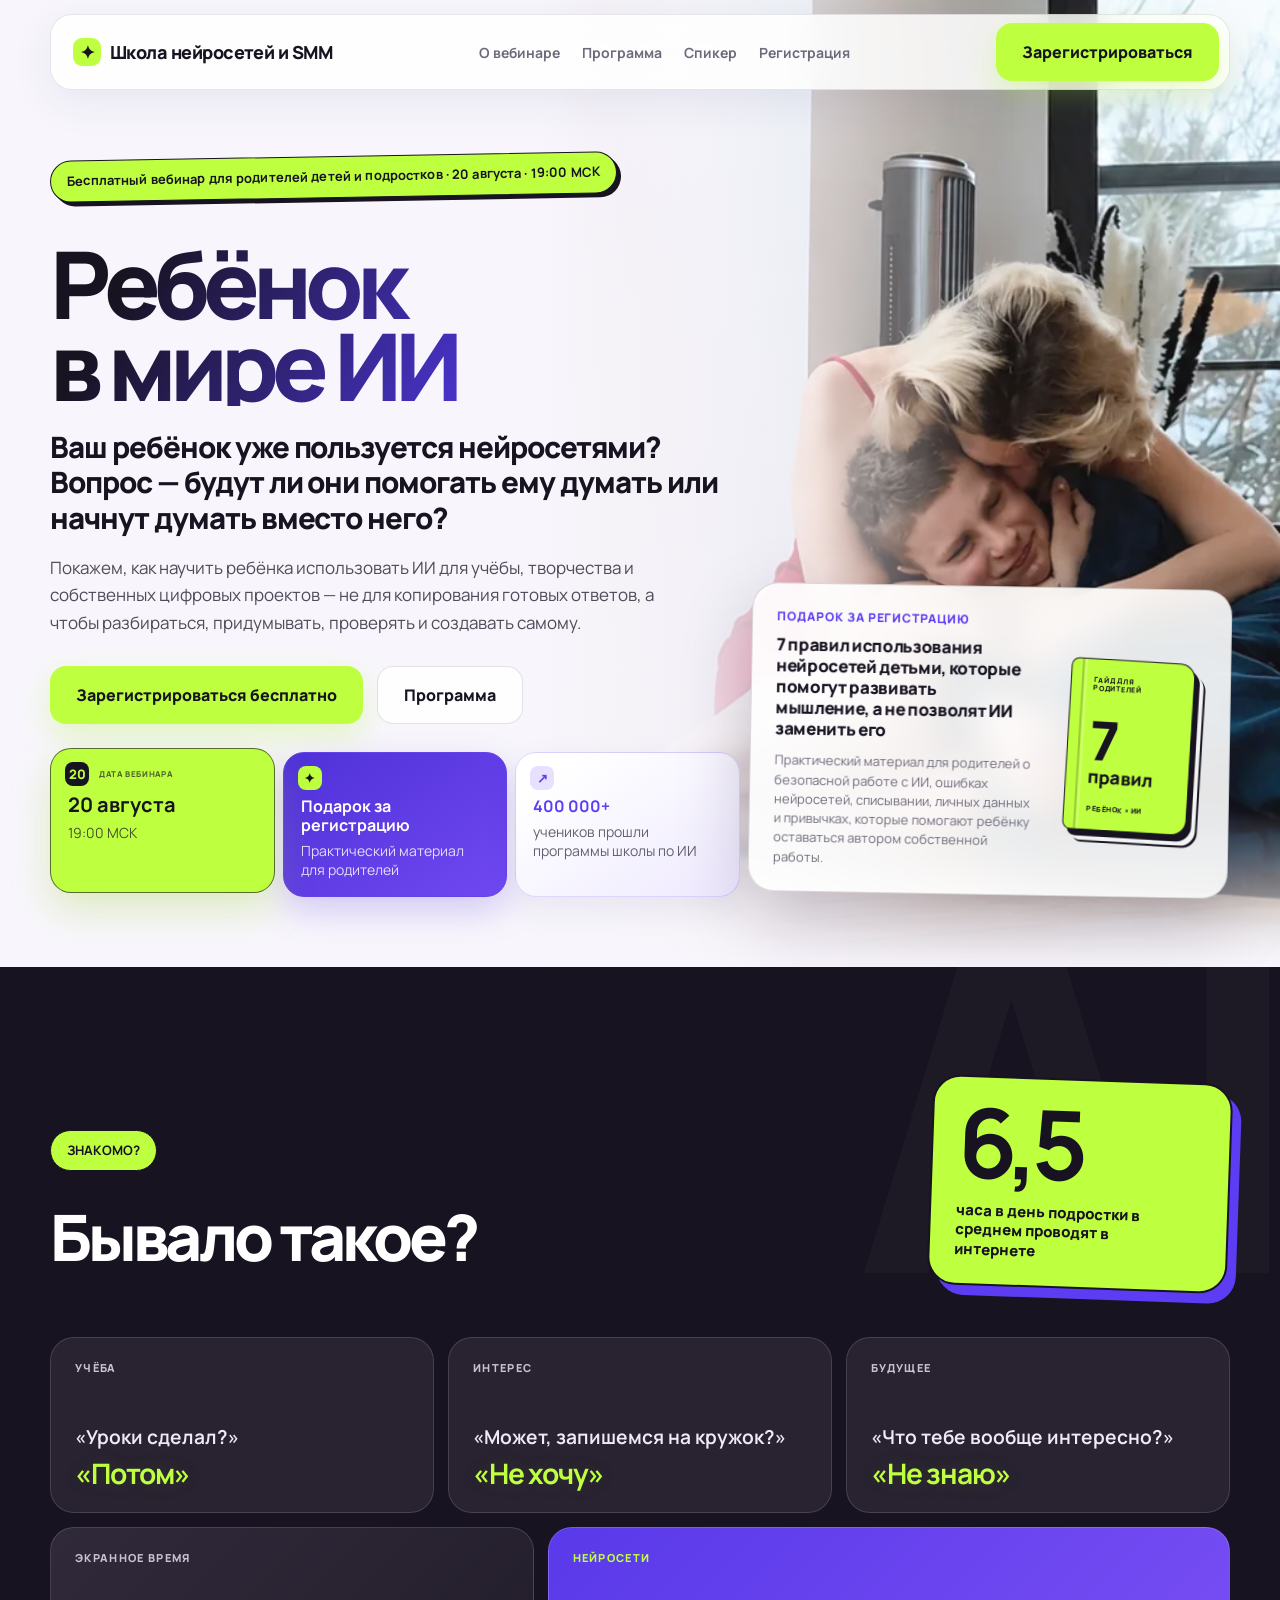
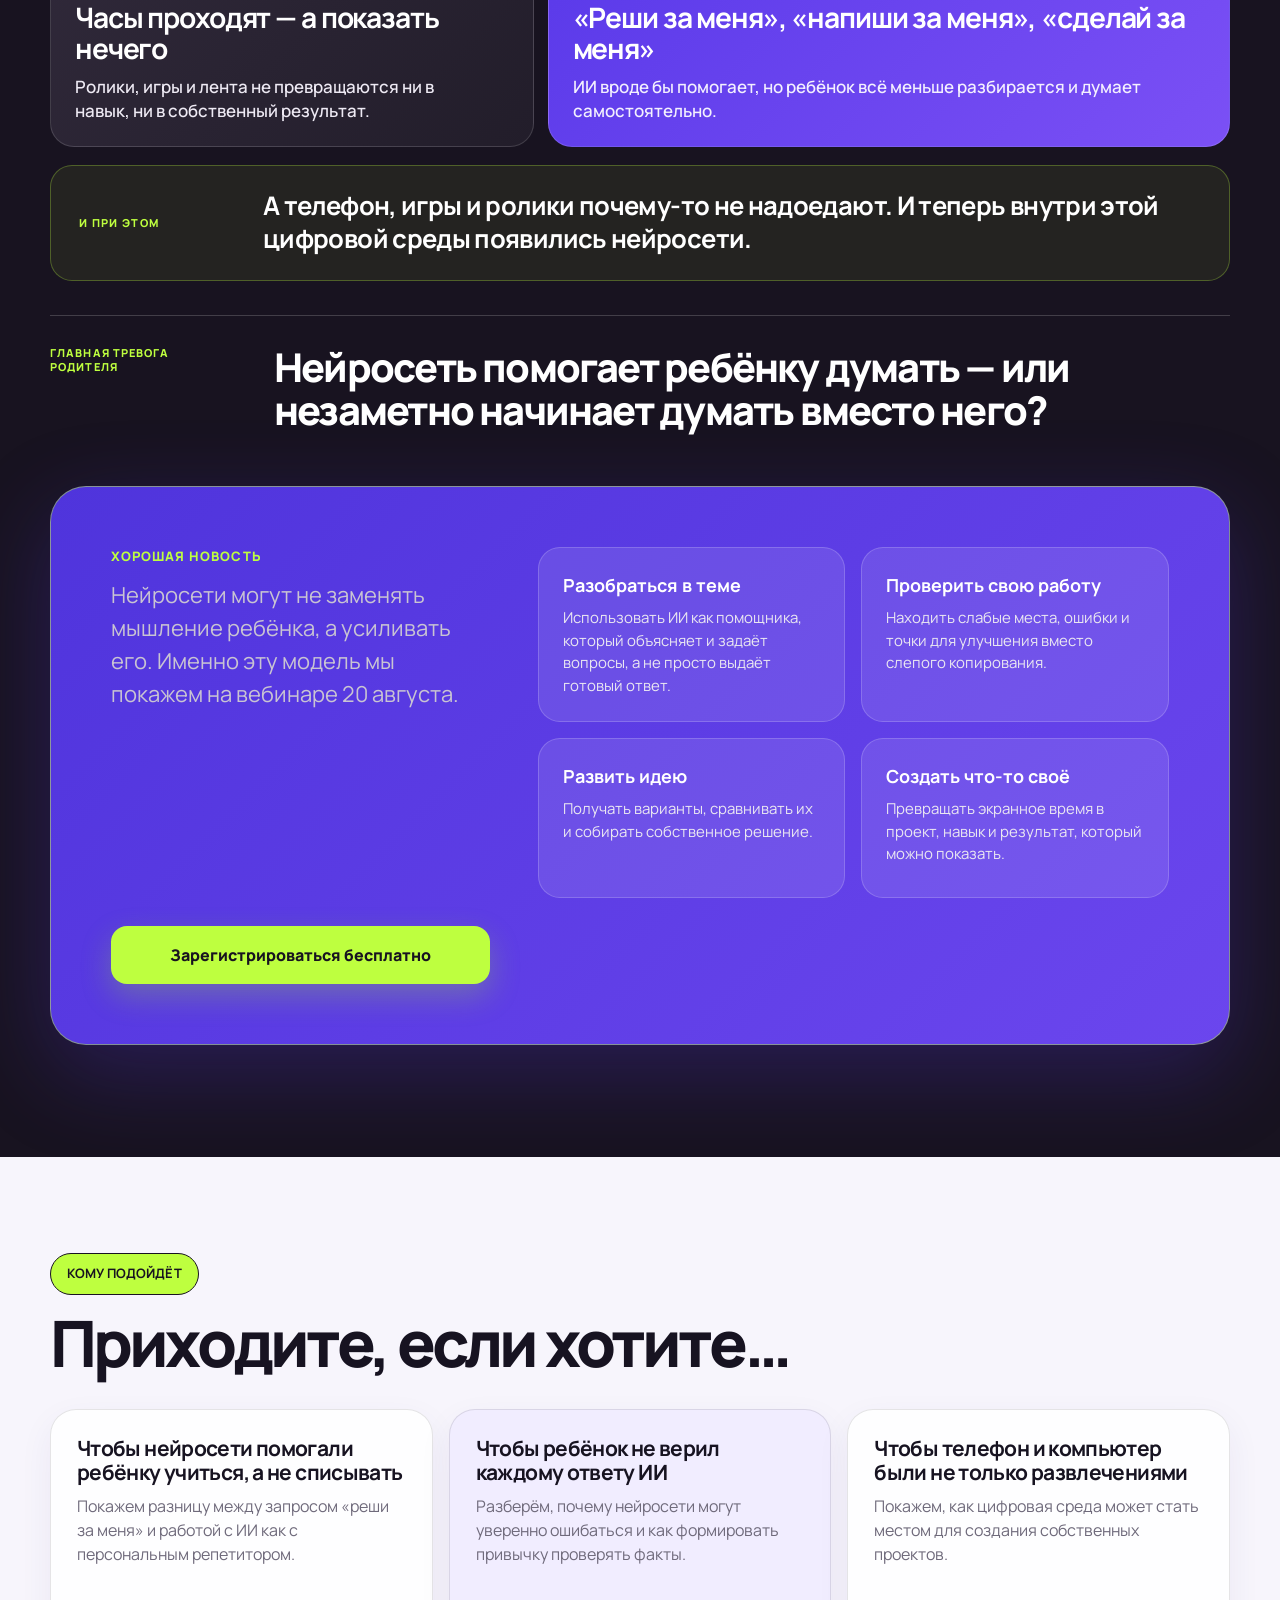
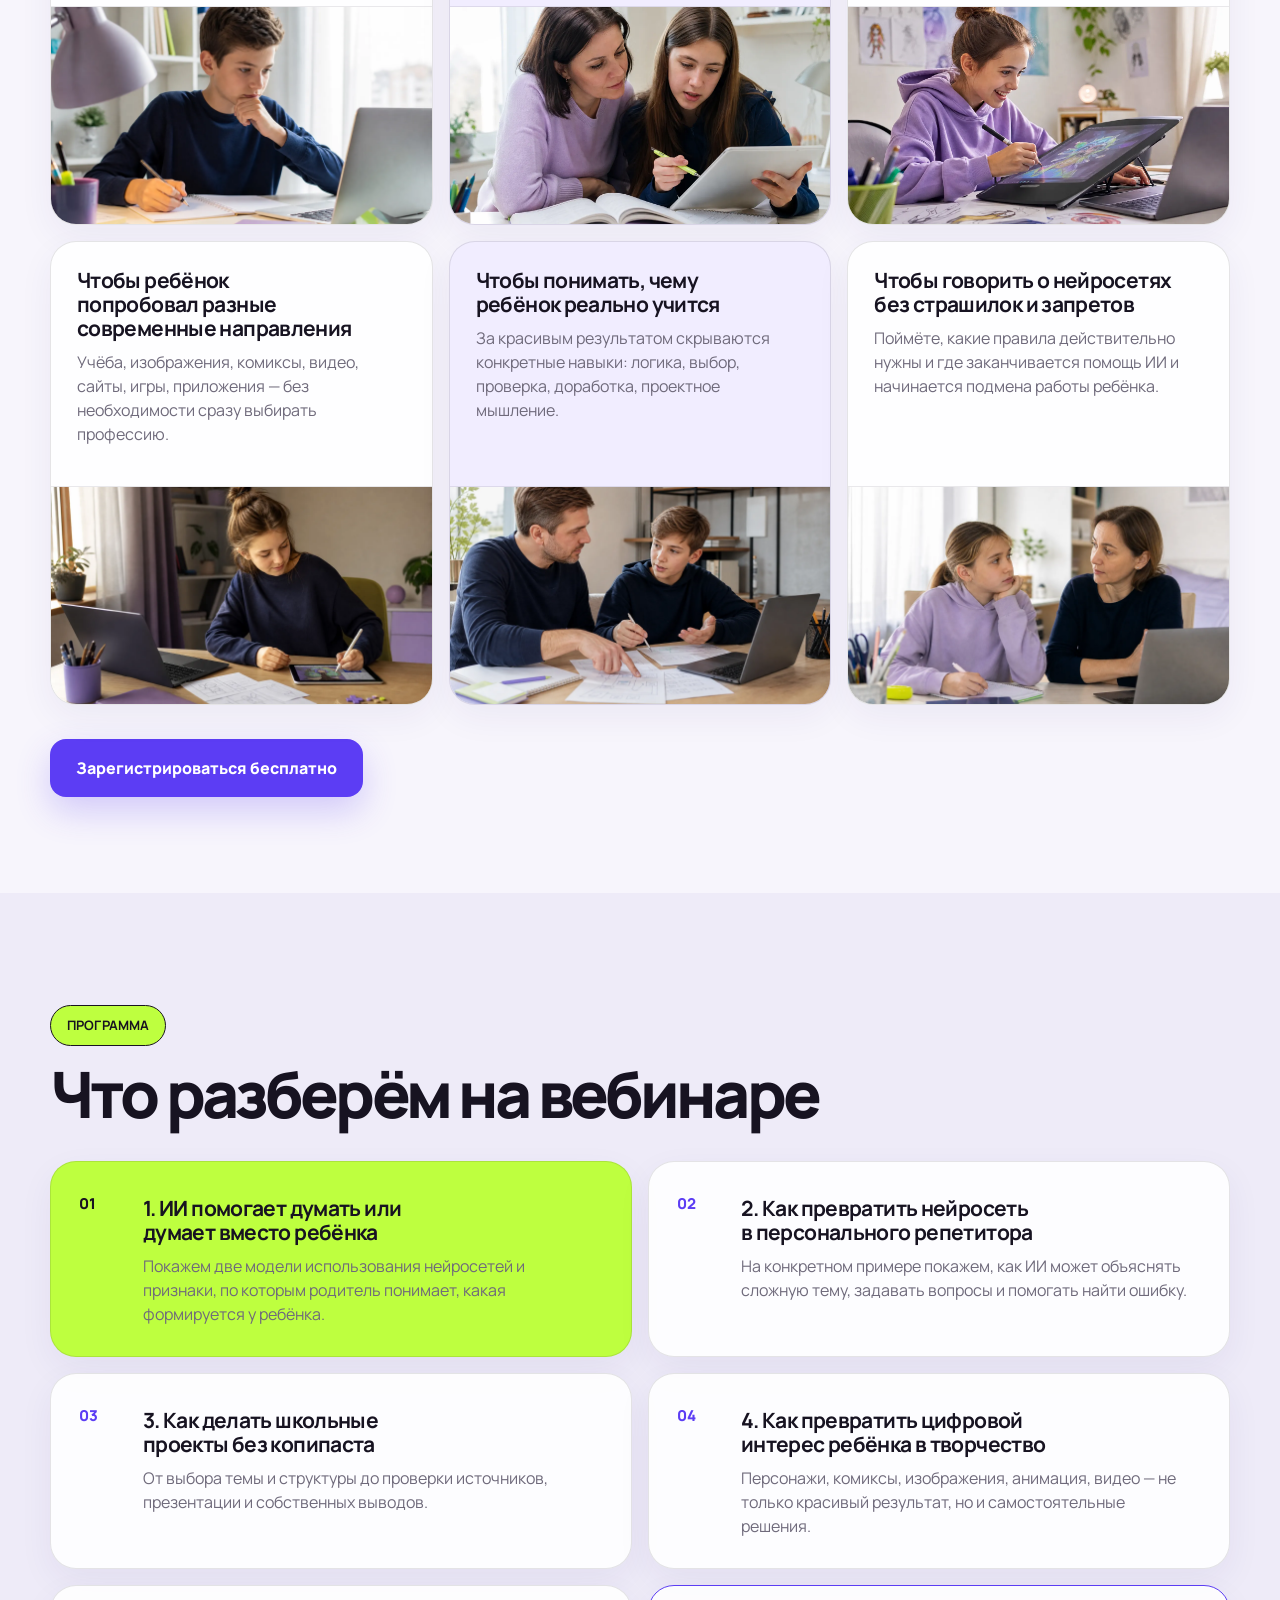
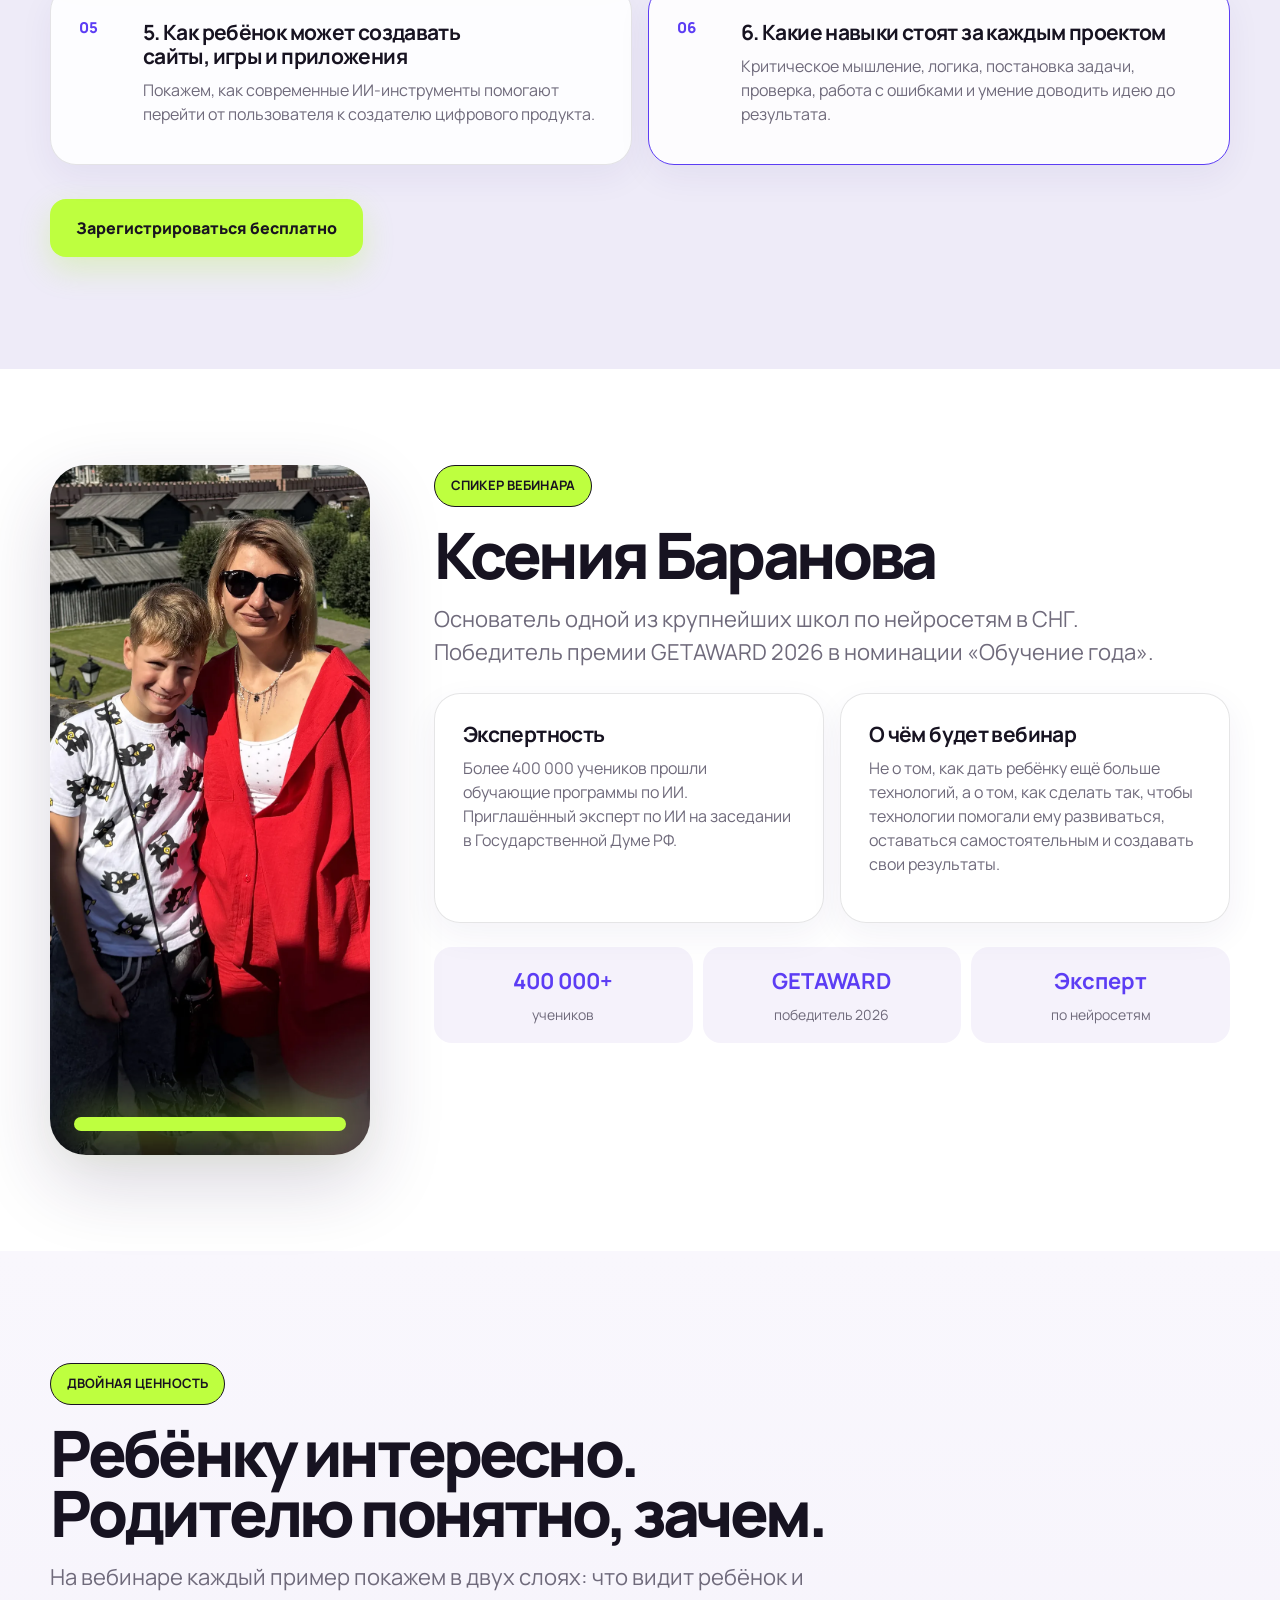
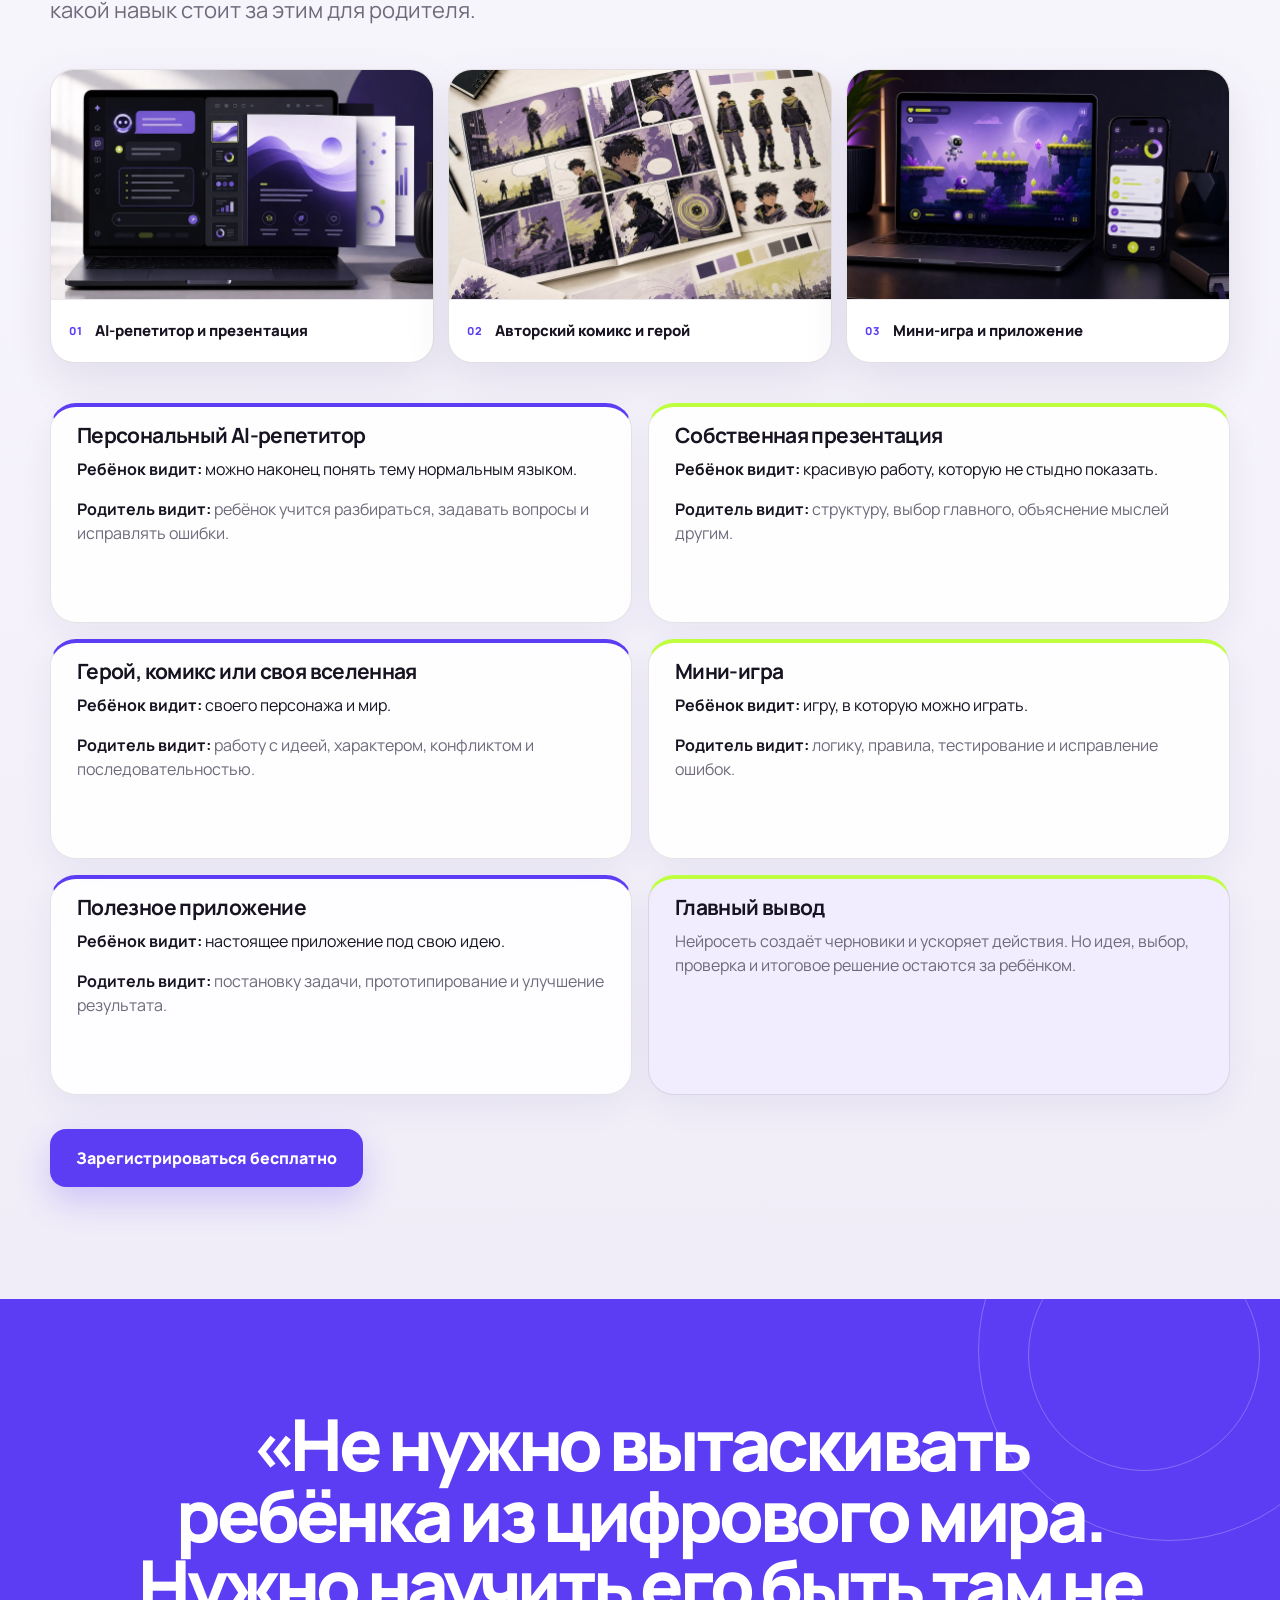
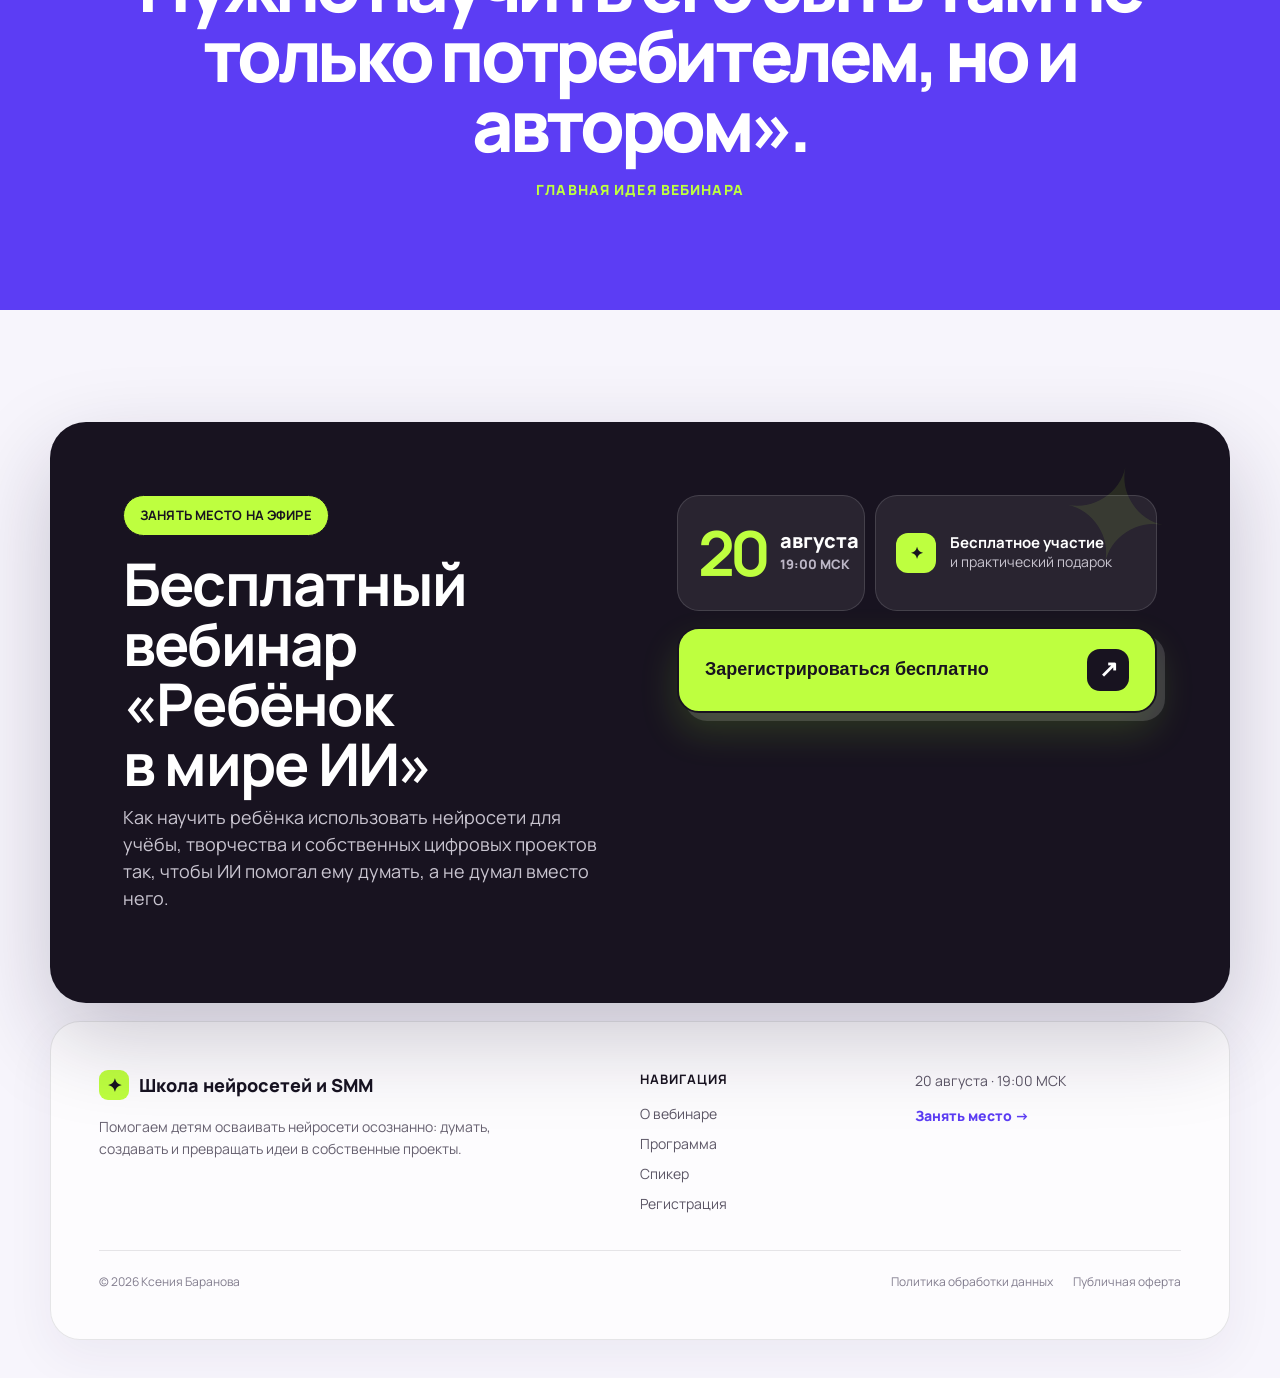
==== index.html @ 61d2a33f "Add family photo to speaker section" ====
<!DOCTYPE html>
<html lang="ru">
<head>
  <meta charset="UTF-8" />
  <meta name="viewport" content="width=device-width, initial-scale=1.0" />
  <meta name="theme-color" content="#f7f5fc" />
  <title>Ребёнок в мире ИИ — бесплатный вебинар</title>
  <meta name="description" content="Бесплатный вебинар для родителей детей и подростков. Как научить ребёнка пользоваться нейросетями так, чтобы они помогали думать, учиться и создавать." />
  <style>
    :root {
      --bg: #f6f4fb;
      --white: #ffffff;
      --text: #17152a;
      --muted: #66627a;
      --line: #e6e2f2;
      --violet: #6f5cff;
      --violet-dark: #4334c7;
      --violet-soft: #ece8ff;
      --accent: #8f7cff;
      --shadow: 0 18px 40px rgba(77, 54, 190, 0.10);
      --radius-xl: 32px;
      --radius-lg: 24px;
      --radius-md: 18px;
      --radius-sm: 14px;
      --max: 1180px;
    }

    * { box-sizing: border-box; }
    html { scroll-behavior: smooth; }
    body {
      margin: 0;
      font-family: Inter, Arial, sans-serif;
      color: var(--text);
      background: var(--bg);
      line-height: 1.5;
    }

    img { max-width: 100%; display: block; }
    a { color: inherit; text-decoration: none; }

    .container {
      width: min(1180px, calc(100% - 32px));
      margin: 0 auto;
    }

    .section {
      padding: 88px 0;
    }

    .section-sm {
      padding: 60px 0;
    }

    .eyebrow {
      display: inline-flex;
      align-items: center;
      gap: 8px;
      padding: 10px 16px;
      border: 1px solid var(--line);
      border-radius: 999px;
      font-size: 14px;
      font-weight: 700;
      color: var(--violet-dark);
      background: rgba(255,255,255,0.8);
      margin-bottom: 18px;
    }

    .eyebrow::before {
      content: "";
      width: 8px;
      height: 8px;
      border-radius: 50%;
      background: var(--violet);
    }

    h1, h2, h3, p {
      margin-top: 0;
    }

    h1 {
      font-size: clamp(40px, 6vw, 76px);
      line-height: 0.98;
      letter-spacing: -0.04em;
      margin-bottom: 18px;
    }

    h2 {
      font-size: clamp(30px, 4vw, 52px);
      line-height: 1.02;
      letter-spacing: -0.04em;
      margin-bottom: 18px;
    }

    h3 {
      font-size: 22px;
      line-height: 1.15;
      margin-bottom: 10px;
    }

    .lead {
      font-size: 20px;
      color: var(--muted);
      max-width: 760px;
    }

    .muted {
      color: var(--muted);
    }

    .button {
      display: inline-flex;
      align-items: center;
      justify-content: center;
      min-height: 58px;
      padding: 16px 28px;
      border-radius: 999px;
      border: 0;
      cursor: pointer;
      font-size: 16px;
      font-weight: 800;
      transition: .2s ease;
      text-decoration: none;
    }

    .button-primary {
      color: #fff;
      background: linear-gradient(135deg, var(--violet), var(--violet-dark));
      box-shadow: 0 12px 28px rgba(91, 68, 220, 0.25);
    }

    .button-primary:hover {
      transform: translateY(-2px);
    }

    .button-secondary {
      background: var(--white);
      border: 1px solid var(--line);
      color: var(--text);
    }

    .header {
      position: sticky;
      top: 0;
      z-index: 50;
      background: rgba(246, 244, 251, 0.92);
      backdrop-filter: blur(12px);
      border-bottom: 1px solid rgba(230, 226, 242, 0.8);
    }

    .header-inner {
      min-height: 76px;
      display: flex;
      align-items: center;
      justify-content: space-between;
      gap: 20px;
    }

    .logo {
      font-weight: 900;
      font-size: 18px;
      color: var(--violet-dark);
    }

    .nav {
      display: flex;
      gap: 22px;
      font-size: 14px;
      color: var(--muted);
      font-weight: 700;
    }

    .hero {
      padding: 60px 0 40px;
      background:
        radial-gradient(circle at 10% 0%, rgba(111,92,255,0.10), transparent 25%),
        radial-gradient(circle at 90% 10%, rgba(111,92,255,0.08), transparent 22%);
    }

    .hero-grid {
      display: grid;
      grid-template-columns: 1.05fr 0.95fr;
      gap: 40px;
      align-items: center;
    }

    .hero-title-small {
      font-size: clamp(20px, 2vw, 28px);
      line-height: 1.2;
      font-weight: 800;
      margin-bottom: 18px;
    }

    .hero-sub {
      max-width: 760px;
      font-size: 18px;
      color: var(--muted);
      margin-bottom: 28px;
    }

    .hero-actions {
      display: flex;
      gap: 14px;
      flex-wrap: wrap;
      margin-bottom: 28px;
    }

    .gift-card {
      background: var(--white);
      border: 1px solid var(--line);
      border-radius: 24px;
      padding: 22px;
      box-shadow: var(--shadow);
      display: grid;
      grid-template-columns: 1fr 140px;
      gap: 18px;
      align-items: center;
    }

    .gift-label {
      font-size: 12px;
      letter-spacing: 0.08em;
      font-weight: 800;
      color: var(--violet);
      margin-bottom: 8px;
    }

    .gift-title {
      font-size: 20px;
      line-height: 1.2;
      font-weight: 900;
      margin-bottom: 8px;
    }

    .gift-text {
      color: var(--muted);
      font-size: 14px;
      margin: 0;
    }

    .gift-cover {
      border-radius: 18px;
      background: linear-gradient(180deg, #ffffff 0%, #f4f1ff 100%);
      border: 1px solid var(--line);
      min-height: 170px;
      padding: 18px;
      display: flex;
      flex-direction: column;
      justify-content: center;
      box-shadow: inset 0 0 0 1px rgba(255,255,255,0.4);
    }

    .gift-cover .num {
      color: var(--violet);
      font-weight: 900;
      font-size: 42px;
      line-height: 1;
      margin-bottom: 8px;
    }

    .gift-cover .mini {
      font-size: 14px;
      line-height: 1.3;
      font-weight: 700;
    }

    .trust {
      display: grid;
      grid-template-columns: repeat(3, 1fr);
      gap: 16px;
      margin-top: 28px;
    }

    .trust-item {
      background: rgba(255,255,255,0.7);
      border: 1px solid var(--line);
      border-radius: 18px;
      padding: 18px;
      text-align: center;
      font-size: 14px;
      color: var(--muted);
    }

    .trust-item strong {
      display: block;
      color: var(--text);
      margin-bottom: 4px;
      font-size: 16px;
    }

    .cards-2,
    .cards-3 {
      display: grid;
      gap: 18px;
      margin-top: 36px;
    }

    .cards-2 { grid-template-columns: repeat(2, 1fr); }
    .cards-3 { grid-template-columns: repeat(3, 1fr); }

    .card {
      background: var(--white);
      border: 1px solid var(--line);
      border-radius: 24px;
      padding: 26px;
      box-shadow: var(--shadow);
    }

    .card p:last-child {
      margin-bottom: 0;
    }

    .problem {
      text-align: center;
      max-width: 920px;
      margin: 0 auto;
    }

    .problem-lines {
      margin: 36px auto 24px;
      display: grid;
      gap: 18px;
      max-width: 760px;
    }

    .problem-line {
      padding: 22px 24px;
      background: var(--white);
      border: 1px solid var(--line);
      border-radius: 18px;
      font-size: 20px;
      box-shadow: var(--shadow);
    }

    .good-news {
      margin-top: 32px;
      padding-top: 26px;
      border-top: 1px solid var(--line);
    }

    .good-news-label {
      color: var(--violet);
      font-size: 13px;
      font-weight: 800;
      letter-spacing: 0.08em;
      margin-bottom: 12px;
    }

    .bullet-grid {
      display: grid;
      grid-template-columns: repeat(2, 1fr);
      gap: 16px;
      margin-top: 20px;
    }

    .bullet {
      background: var(--white);
      border: 1px solid var(--line);
      border-radius: 18px;
      padding: 18px;
      font-size: 15px;
      color: var(--muted);
    }

    .bullet strong {
      display: block;
      color: var(--text);
      margin-bottom: 8px;
    }

    .speaker {
      display: grid;
      grid-template-columns: 320px 1fr;
      gap: 34px;
      align-items: start;
    }

    .speaker-photo {
      min-height: 380px;
      border-radius: 28px;
      background: linear-gradient(180deg, #f5f2ff 0%, #ffffff 100%);
      border: 1px solid var(--line);
      box-shadow: var(--shadow);
      display: flex;
      align-items: center;
      justify-content: center;
      color: var(--violet-dark);
      font-size: 18px;
      font-weight: 700;
      text-align: center;
      padding: 24px;
    }

    .speaker-stats {
      display: grid;
      grid-template-columns: repeat(3, 1fr);
      gap: 14px;
      margin-top: 24px;
    }

    .speaker-stat {
      background: var(--violet-soft);
      border-radius: 18px;
      padding: 18px;
      text-align: center;
      font-size: 14px;
      color: var(--muted);
    }

    .speaker-stat strong {
      display: block;
      font-size: 22px;
      color: var(--violet-dark);
      margin-bottom: 6px;
    }

    .quote-section {
      text-align: center;
      background: linear-gradient(180deg, #faf8ff 0%, #f3efff 100%);
    }

    .quote {
      max-width: 980px;
      margin: 0 auto;
      font-size: clamp(28px, 4vw, 56px);
      line-height: 1.08;
      letter-spacing: -0.03em;
      font-weight: 800;
    }

    .quote-sub {
      margin-top: 18px;
      color: var(--muted);
      font-size: 14px;
      letter-spacing: 0.08em;
      text-transform: uppercase;
      font-weight: 800;
    }

    .footer-cta {
      background: var(--white);
      border-radius: 28px;
      border: 1px solid var(--line);
      box-shadow: var(--shadow);
      padding: 34px;
      display: grid;
      grid-template-columns: 1fr auto;
      gap: 24px;
      align-items: center;
    }

    .footer-cta h3 {
      font-size: 30px;
      margin-bottom: 10px;
    }

    .legal {
      margin-top: 24px;
      font-size: 13px;
      color: var(--muted);
      display: flex;
      gap: 20px;
      flex-wrap: wrap;
    }

    @media (max-width: 980px) {
      .hero-grid,
      .speaker,
      .footer-cta {
        grid-template-columns: 1fr;
      }

      .cards-3 {
        grid-template-columns: repeat(2, 1fr);
      }

      .speaker-photo {
        min-height: 280px;
      }
    }

    @media (max-width: 720px) {
      .nav { display: none; }

      .trust,
      .cards-2,
      .cards-3,
      .bullet-grid,
      .speaker-stats {
        grid-template-columns: 1fr;
      }

      .gift-card {
        grid-template-columns: 1fr;
      }

      .hero {
        padding-top: 36px;
      }

      .section {
        padding: 64px 0;
      }

      .problem-line {
        font-size: 17px;
      }

      .footer-cta {
        padding: 24px;
      }
    }
  </style>
  <link rel="preconnect" href="https://fonts.googleapis.com" />
  <link rel="preconnect" href="https://fonts.gstatic.com" crossorigin />
  <link rel="preload" as="image" href="./assets/ksenia-with-child.webp?v=20260817-1" type="image/webp" fetchpriority="high" />
  <link rel="stylesheet" href="./style.css?v=20260817-10" />
</head>
<body>

  <header class="header">
    <div class="container header-inner">
      <div class="logo">Школа нейросетей и SMM</div>
      <nav class="nav">
        <a href="#about">О вебинаре</a>
        <a href="#program">Программа</a>
        <a href="#speaker">Спикер</a>
        <a href="#register">Регистрация</a>
      </nav>
      <a href="#register" class="button button-primary">Зарегистрироваться</a>
    </div>
  </header>

  <section class="hero">
    <div class="container hero-grid">
      <div>
        <div class="eyebrow">Бесплатный вебинар для родителей детей и подростков · 20 августа · 19:00 МСК</div>
        <h1>Ребёнок в мире ИИ</h1>
        <div class="hero-title-small">
          Ваш ребёнок уже пользуется нейросетями? Вопрос — будут ли они помогать ему думать или начнут думать вместо него?
        </div>
        <p class="hero-sub">
          Покажем, как научить ребёнка использовать ИИ для учёбы, творчества и собственных цифровых проектов — не для копирования готовых ответов, а чтобы разбираться, придумывать, проверять и создавать самому.
        </p>

        <div class="hero-actions">
          <a href="#register" class="button button-primary">Зарегистрироваться бесплатно</a>
          <a href="#program" class="button button-secondary">Программа</a>
        </div>

        <div class="trust">
          <div class="trust-item">
            <strong>20 августа</strong>
            19:00 МСК
          </div>
          <div class="trust-item">
            <strong>Подарок за регистрацию</strong>
            Практический материал для родителей
          </div>
          <div class="trust-item">
            <strong>400 000+</strong>
            учеников прошли программы школы по ИИ
          </div>
        </div>
      </div>

      <div class="gift-card">
        <div>
          <div class="gift-label">ПОДАРОК ЗА РЕГИСТРАЦИЮ</div>
          <div class="gift-title">
            7 правил использования нейросетей детьми, которые помогут развивать мышление, а не позволят ИИ заменить его
          </div>
          <p class="gift-text">
            Практический материал для родителей о безопасной работе с ИИ, ошибках нейросетей, списывании, личных данных и привычках, которые помогают ребёнку оставаться автором собственной работы.
          </p>
        </div>

        <div class="gift-book-wrap" aria-label="Обложка подарочного материала">
          <div class="gift-cover">
            <div class="gift-cover-kicker">ГАЙД ДЛЯ РОДИТЕЛЕЙ</div>
            <div class="num">7</div>
            <div class="mini">правил</div>
            <div class="gift-cover-note">РЕБЁНОК × ИИ</div>
          </div>
        </div>
      </div>
    </div>
  </section>

  <section class="section" id="about">
    <div class="container problem">
      <div class="pain-heading">
        <div class="pain-heading-copy">
          <div class="eyebrow">ЗНАКОМО?</div>
          <h2>Бывало такое?</h2>
        </div>

        <div class="pain-stat">
          <strong>6,5</strong>
          <span>часа в день подростки в среднем проводят в интернете</span>
        </div>
      </div>

      <div class="pain-board">
        <article class="pain-card pain-card-dialogue">
          <span class="pain-tag">УЧЁБА</span>
          <p>«Уроки сделал?»</p>
          <strong>«Потом»</strong>
        </article>

        <article class="pain-card pain-card-dialogue">
          <span class="pain-tag">ИНТЕРЕС</span>
          <p>«Может, запишемся на кружок?»</p>
          <strong>«Не хочу»</strong>
        </article>

        <article class="pain-card pain-card-dialogue">
          <span class="pain-tag">БУДУЩЕЕ</span>
          <p>«Что тебе вообще интересно?»</p>
          <strong>«Не знаю»</strong>
        </article>

        <article class="pain-card pain-card-wide">
          <span class="pain-tag">ЭКРАННОЕ ВРЕМЯ</span>
          <strong>Часы проходят — а показать нечего</strong>
          <p>Ролики, игры и лента не превращаются ни в навык, ни в собственный результат.</p>
        </article>

        <article class="pain-card pain-card-accent">
          <span class="pain-tag">НЕЙРОСЕТИ</span>
          <strong>«Реши за меня», «напиши за меня», «сделай за меня»</strong>
          <p>ИИ вроде бы помогает, но ребёнок всё меньше разбирается и думает самостоятельно.</p>
        </article>
      </div>

      <div class="pain-response">
        <span>И ПРИ ЭТОМ</span>
        <p>А телефон, игры и ролики почему-то не надоедают. И теперь внутри этой цифровой среды появились нейросети.</p>
      </div>

      <div class="pain-question">
        <span>ГЛАВНАЯ ТРЕВОГА РОДИТЕЛЯ</span>
        <p>Нейросеть помогает ребёнку думать — или незаметно начинает думать вместо него?</p>
      </div>

      <div class="good-news">
        <div class="good-news-label">ХОРОШАЯ НОВОСТЬ</div>
        <p class="lead" style="margin: 0 auto;">
          Нейросети могут не заменять мышление ребёнка, а усиливать его. Именно эту модель мы покажем на вебинаре 20 августа.
        </p>

        <div class="section-cta section-cta-in-card">
          <a href="#register" class="button button-primary">Зарегистрироваться бесплатно</a>
        </div>

        <div class="bullet-grid">
          <div class="bullet">
            <strong>Разобраться в теме</strong>
            Использовать ИИ как помощника, который объясняет и задаёт вопросы, а не просто выдаёт готовый ответ.
          </div>
          <div class="bullet">
            <strong>Проверить свою работу</strong>
            Находить слабые места, ошибки и точки для улучшения вместо слепого копирования.
          </div>
          <div class="bullet">
            <strong>Развить идею</strong>
            Получать варианты, сравнивать их и собирать собственное решение.
          </div>
          <div class="bullet">
            <strong>Создать что-то своё</strong>
            Превращать экранное время в проект, навык и результат, который можно показать.
          </div>
        </div>
      </div>
    </div>
  </section>

  <section class="section-sm">
    <div class="container">
      <div class="eyebrow">КОМУ ПОДОЙДЁТ</div>
      <h2>Приходите, если хотите…</h2>

      <div class="cards-3">
        <div class="card">
          <h3>Чтобы нейросети помогали ребёнку учиться, а не списывать</h3>
          <p class="muted">Покажем разницу между запросом «реши за меня» и работой с ИИ как с персональным репетитором.</p>
          <img class="card-image" src="./assets/card-ai-tutor.webp" alt="Школьник занимается с нейросетью как с персональным репетитором" width="1536" height="1024" loading="lazy" />
        </div>
        <div class="card">
          <h3>Чтобы ребёнок не верил каждому ответу ИИ</h3>
          <p class="muted">Разберём, почему нейросети могут уверенно ошибаться и как формировать привычку проверять факты.</p>
          <img class="card-image" src="./assets/card-fact-check.webp" alt="Мама и дочь вместе проверяют информацию из ответа нейросети" width="1448" height="1086" loading="lazy" />
        </div>
        <div class="card">
          <h3>Чтобы телефон и компьютер были не только развлечениями</h3>
          <p class="muted">Покажем, как цифровая среда может стать местом для создания собственных проектов.</p>
          <img class="card-image" src="./assets/card-digital-creative.webp" alt="Девочка создаёт собственный цифровой проект" width="1448" height="1086" loading="lazy" />
        </div>
        <div class="card">
          <h3>Чтобы ребёнок попробовал разные современные направления</h3>
          <p class="muted">Учёба, изображения, комиксы, видео, сайты, игры, приложения — без необходимости сразу выбирать профессию.</p>
          <img class="card-image" src="./assets/card-explore-directions.webp" alt="Девочка пробует разные направления цифрового творчества" width="1536" height="1024" loading="lazy" />
        </div>
        <div class="card">
          <h3>Чтобы понимать, чему ребёнок реально учится</h3>
          <p class="muted">За красивым результатом скрываются конкретные навыки: логика, выбор, проверка, доработка, проектное мышление.</p>
          <img class="card-image" src="./assets/card-learning-process.webp" alt="Сын показывает отцу этапы работы над своим проектом" width="1536" height="1024" loading="lazy" />
        </div>
        <div class="card">
          <h3>Чтобы говорить о нейросетях без страшилок и запретов</h3>
          <p class="muted">Поймёте, какие правила действительно нужны и где заканчивается помощь ИИ и начинается подмена работы ребёнка.</p>
          <img class="card-image" src="./assets/card-parent-conversation.webp" alt="Мама спокойно обсуждает с дочерью правила работы с нейросетями" width="1536" height="1024" loading="lazy" />
        </div>
      </div>

      <div class="section-cta section-cta-violet">
        <a href="#register" class="button button-primary">Зарегистрироваться бесплатно</a>
      </div>
    </div>
  </section>

  <section class="section" id="program">
    <div class="container">
      <div class="eyebrow">ПРОГРАММА</div>
      <h2>Что разберём на вебинаре</h2>

      <div class="cards-2">
        <div class="card">
          <h3>1. ИИ помогает думать или думает вместо ребёнка</h3>
          <p class="muted">Покажем две модели использования нейросетей и признаки, по которым родитель понимает, какая формируется у ребёнка.</p>
        </div>

        <div class="card">
          <h3>2. Как превратить нейросеть в персонального репетитора</h3>
          <p class="muted">На конкретном примере покажем, как ИИ может объяснять сложную тему, задавать вопросы и помогать найти ошибку.</p>
        </div>

        <div class="card">
          <h3>3. Как делать школьные проекты без копипаста</h3>
          <p class="muted">От выбора темы и структуры до проверки источников, презентации и собственных выводов.</p>
        </div>

        <div class="card">
          <h3>4. Как превратить цифровой интерес ребёнка в творчество</h3>
          <p class="muted">Персонажи, комиксы, изображения, анимация, видео — не только красивый результат, но и самостоятельные решения.</p>
        </div>

        <div class="card">
          <h3>5. Как ребёнок может создавать сайты, игры и приложения</h3>
          <p class="muted">Покажем, как современные ИИ-инструменты помогают перейти от пользователя к создателю цифрового продукта.</p>
        </div>

        <div class="card">
          <h3>6. Какие навыки стоят за каждым проектом</h3>
          <p class="muted">Критическое мышление, логика, постановка задачи, проверка, работа с ошибками и умение доводить идею до результата.</p>
        </div>
      </div>

      <div class="section-cta">
        <a href="#register" class="button button-primary">Зарегистрироваться бесплатно</a>
      </div>
    </div>
  </section>

  <section class="section-sm" id="speaker">
    <div class="container speaker">
      <div class="speaker-photo">
        Фото Ксении Барановой
      </div>

      <div>
        <div class="eyebrow">СПИКЕР ВЕБИНАРА</div>
        <h2>Ксения Баранова</h2>
        <p class="lead" style="font-size:18px;">
          Основатель одной из крупнейших школ по нейросетям в СНГ. Победитель премии GETAWARD 2026 в номинации «Обучение года».
        </p>

        <div class="cards-2" style="margin-top: 24px;">
          <div class="card">
            <h3>Экспертность</h3>
            <p class="muted">
              Более 400 000 учеников прошли обучающие программы по ИИ. Приглашённый эксперт по ИИ на заседании в Государственной Думе РФ.
            </p>
          </div>
          <div class="card">
            <h3>О чём будет вебинар</h3>
            <p class="muted">
              Не о том, как дать ребёнку ещё больше технологий, а о том, как сделать так, чтобы технологии помогали ему развиваться, оставаться самостоятельным и создавать свои результаты.
            </p>
          </div>
        </div>

        <div class="speaker-stats">
          <div class="speaker-stat">
            <strong>400 000+</strong>
            учеников
          </div>
          <div class="speaker-stat">
            <strong>GETAWARD</strong>
            победитель 2026
          </div>
          <div class="speaker-stat">
            <strong>Эксперт</strong>
            по нейросетям
          </div>
        </div>
      </div>
    </div>
  </section>

  <section class="section value-section">
    <div class="container">
      <div class="eyebrow">ДВОЙНАЯ ЦЕННОСТЬ</div>
      <h2>Ребёнку интересно. Родителю понятно, зачем.</h2>
      <p class="lead">
        На вебинаре каждый пример покажем в двух слоях: что видит ребёнок и какой навык стоит за этим для родителя.
      </p>

      <div class="project-gallery">
        <figure class="project-shot">
          <img src="./assets/project-ai-presentation.webp" alt="Пример проекта с AI-репетитором и собственной презентацией" width="1536" height="1024" loading="lazy" />
          <figcaption><span>01</span> AI-репетитор и презентация</figcaption>
        </figure>
        <figure class="project-shot">
          <img src="./assets/project-comic.webp" alt="Пример авторского комикса и разработки персонажа" width="1536" height="1024" loading="lazy" />
          <figcaption><span>02</span> Авторский комикс и герой</figcaption>
        </figure>
        <figure class="project-shot">
          <img src="./assets/project-game-app.webp" alt="Пример мини-игры и полезного приложения" width="1536" height="1024" loading="lazy" />
          <figcaption><span>03</span> Мини-игра и приложение</figcaption>
        </figure>
      </div>

      <div class="cards-2">
        <div class="card value-card">
          <h3>Персональный AI-репетитор</h3>
          <p><strong>Ребёнок видит:</strong> можно наконец понять тему нормальным языком.</p>
          <p class="muted"><strong style="color:var(--text)">Родитель видит:</strong> ребёнок учится разбираться, задавать вопросы и исправлять ошибки.</p>
        </div>

        <div class="card value-card">
          <h3>Собственная презентация</h3>
          <p><strong>Ребёнок видит:</strong> красивую работу, которую не стыдно показать.</p>
          <p class="muted"><strong style="color:var(--text)">Родитель видит:</strong> структуру, выбор главного, объяснение мыслей другим.</p>
        </div>

        <div class="card value-card">
          <h3>Герой, комикс или своя вселенная</h3>
          <p><strong>Ребёнок видит:</strong> своего персонажа и мир.</p>
          <p class="muted"><strong style="color:var(--text)">Родитель видит:</strong> работу с идеей, характером, конфликтом и последовательностью.</p>
        </div>

        <div class="card value-card">
          <h3>Мини-игра</h3>
          <p><strong>Ребёнок видит:</strong> игру, в которую можно играть.</p>
          <p class="muted"><strong style="color:var(--text)">Родитель видит:</strong> логику, правила, тестирование и исправление ошибок.</p>
        </div>

        <div class="card value-card">
          <h3>Полезное приложение</h3>
          <p><strong>Ребёнок видит:</strong> настоящее приложение под свою идею.</p>
          <p class="muted"><strong style="color:var(--text)">Родитель видит:</strong> постановку задачи, прототипирование и улучшение результата.</p>
        </div>

        <div class="card value-card value-card-final">
          <h3>Главный вывод</h3>
          <p class="muted">
            Нейросеть создаёт черновики и ускоряет действия. Но идея, выбор, проверка и итоговое решение остаются за ребёнком.
          </p>
        </div>
      </div>

      <div class="section-cta section-cta-violet">
        <a href="#register" class="button button-primary">Зарегистрироваться бесплатно</a>
      </div>
    </div>
  </section>

  <section class="section quote-section">
    <div class="container">
      <div class="quote">
        «Не нужно вытаскивать ребёнка из цифрового мира. Нужно научить его быть там не только потребителем, но и автором».
      </div>
      <div class="quote-sub">Главная идея вебинара</div>
    </div>
  </section>

  <section class="section" id="register">
    <div class="container">
      <div class="footer-cta">
        <div>
          <div class="eyebrow">ЗАНЯТЬ МЕСТО НА ЭФИРЕ</div>
          <h3>Бесплатный вебинар «Ребёнок в мире ИИ»</h3>
          <p class="muted" style="max-width: 760px;">
            Как научить ребёнка использовать нейросети для учёбы, творчества и собственных цифровых проектов так, чтобы ИИ помогал ему думать, а не думал вместо него.
          </p>

        </div>

        <div class="footer-cta-side">
          <div class="footer-cta-facts">
            <div class="footer-cta-date">
              <strong>20</strong>
              <span>августа<br><small>19:00 МСК</small></span>
            </div>
            <div class="footer-cta-gift">
              <span>✦</span>
              <p><strong>Бесплатное участие</strong><br>и практический подарок</p>
            </div>
          </div>

          <div class="footer-register-action">
            <button type="button" class="button button-primary js-open-register">Зарегистрироваться бесплатно</button>
          </div>
        </div>
      </div>

      <footer class="site-footer">
        <div class="site-footer-main">
          <div class="site-footer-brand">
            <div class="footer-logo"><span>✦</span> Школа нейросетей и SMM</div>
            <p>Помогаем детям осваивать нейросети осознанно: думать, создавать и превращать идеи в собственные проекты.</p>
          </div>

          <nav class="site-footer-nav" aria-label="Навигация в подвале">
            <strong>Навигация</strong>
            <a href="#about">О вебинаре</a>
            <a href="#program">Программа</a>
            <a href="#speaker">Спикер</a>
            <a href="#register">Регистрация</a>
          </nav>

          <div class="site-footer-next">
            <span>20 августа · 19:00 МСК</span>
            <a href="#register">Занять место →</a>
          </div>
        </div>

        <div class="legal">
          <span>© 2026 Ксения Баранова</span>
          <div>
            <a href="#">Политика обработки данных</a>
            <a href="#">Публичная оферта</a>
          </div>
        </div>
      </footer>
    </div>
  </section>

  <div class="register-popup" id="registration-popup" role="dialog" aria-modal="true" aria-label="Регистрация на вебинар" aria-hidden="true">
    <div class="register-popup-inner">
      <button type="button" class="register-popup-close" aria-label="Закрыть форму">×</button>
      <div class="registration-widget">
        <script id="c501f81413fd16c7d107ccf3a2c02b68e9c2889c" src="https://xeniabaranova-school.ru/pl/lite/widget/script?id=1643700"></script>
      </div>
    </div>
  </div>

  <script>
    (() => {
      const popup = document.getElementById('registration-popup');
      const closeButton = popup.querySelector('.register-popup-close');
      const triggers = document.querySelectorAll('a[href="#register"], .js-open-register');
      let previousFocus = null;

      const openPopup = (event) => {
        if (event) event.preventDefault();
        previousFocus = document.activeElement;
        popup.classList.add('is-open');
        popup.setAttribute('aria-hidden', 'false');
        document.body.classList.add('popup-open');
        closeButton.focus();
      };

      const closePopup = () => {
        popup.classList.remove('is-open');
        popup.setAttribute('aria-hidden', 'true');
        document.body.classList.remove('popup-open');
        if (previousFocus) previousFocus.focus();
      };

      triggers.forEach((trigger) => trigger.addEventListener('click', openPopup));
      closeButton.addEventListener('click', closePopup);
      popup.addEventListener('click', (event) => {
        if (event.target === popup) closePopup();
      });
      document.addEventListener('keydown', (event) => {
        if (event.key === 'Escape' && popup.classList.contains('is-open')) closePopup();
      });
    })();
  </script>

</body>
</html>
---- style.css ----
@import url('https://fonts.googleapis.com/css2?family=Manrope:wght@400;500;600;700;800&display=swap');

:root {
  --bg: #f7f5fc !important;
  --white: #ffffff !important;
  --text: #171321 !important;
  --muted: #6f6a7b !important;
  --line: rgba(23, 19, 33, .12) !important;
  --violet: #5c3df4 !important;
  --violet-dark: #3f27c9 !important;
  --violet-soft: #e9e3ff !important;
  --lime: #beff3f;
  --lime-2: #d4ff73;
  --ink: #181320;
  --shadow: 0 22px 70px rgba(60, 35, 126, .13) !important;
  --radius-xl: 36px !important;
  --radius-lg: 28px !important;
  --radius-md: 22px !important;
  --max: 1180px;
}

* { box-sizing: border-box; }
html {
  scroll-behavior: smooth;
  scroll-padding-top: 92px;
  overflow-x: clip;
}
body {
  overflow-x: hidden;
  font-family: 'Manrope', Arial, sans-serif !important;
  background:
    radial-gradient(circle at 18% 0%, rgba(92,61,244,.07), transparent 25%),
    var(--bg) !important;
  color: var(--text) !important;
}

::selection { background: var(--lime); color: var(--ink); }

a, button {
  touch-action: manipulation;
  -webkit-tap-highlight-color: rgba(92, 61, 244, .14);
}

a:focus-visible, button:focus-visible {
  outline: 3px solid var(--violet);
  outline-offset: 4px;
}

.container { width: min(var(--max), calc(100% - 40px)) !important; }
.section { padding: 112px 0 !important; }
.section-sm { padding: 96px 0 !important; }

h1, h2, h3 { text-wrap: balance; }
h1 {
  font-size: clamp(56px, 7.3vw, 104px) !important;
  line-height: .88 !important;
  letter-spacing: -.075em !important;
  font-weight: 800 !important;
}
h2 {
  font-size: clamp(42px, 5vw, 70px) !important;
  line-height: .94 !important;
  letter-spacing: -.06em !important;
  font-weight: 800 !important;
}
h3 { font-size: 21px !important; letter-spacing: -.03em; }
.lead { font-size: clamp(18px, 2vw, 22px) !important; line-height: 1.5; }

.header {
  top: 14px !important;
  background: transparent !important;
  border: 0 !important;
  backdrop-filter: none !important;
}
.header-inner {
  min-height: 66px !important;
  padding: 8px 10px 8px 22px;
  border: 1px solid rgba(23,19,33,.10);
  border-radius: 22px;
  background: rgba(255,255,255,.84);
  box-shadow: 0 12px 40px rgba(51,32,102,.08);
  backdrop-filter: blur(20px);
}
.logo { color: var(--ink) !important; letter-spacing: -.03em; }
.logo::before {
  content: '✦';
  display: inline-grid;
  place-items: center;
  width: 28px;
  height: 28px;
  margin-right: 9px;
  border-radius: 9px;
  background: var(--lime);
  color: var(--ink);
}
.nav a { position: relative; transition: color .2s ease; }
.nav a:hover { color: var(--violet); }
.nav a::after {
  content: '';
  position: absolute;
  left: 0;
  right: 100%;
  bottom: -5px;
  height: 2px;
  background: var(--lime);
  transition: right .2s ease;
}
.nav a:hover::after { right: 0; }

.button {
  min-height: 58px !important;
  border-radius: 16px !important;
  padding: 16px 26px !important;
  transition: transform .2s ease, box-shadow .2s ease, background .2s ease !important;
}
.button-primary {
  color: var(--ink) !important;
  background: var(--lime) !important;
  box-shadow: 0 12px 30px rgba(169, 244, 37, .25) !important;
}
.button-primary:hover { transform: translateY(-3px) rotate(-.4deg) !important; box-shadow: 0 18px 40px rgba(149,225,30,.36) !important; }
.button-secondary { background: rgba(255,255,255,.9) !important; }
.button-secondary:hover { transform: translateY(-3px); }

.eyebrow {
  padding: 10px 16px !important;
  border: 1.5px solid var(--ink) !important;
  border-radius: 999px !important;
  background: var(--lime) !important;
  color: var(--ink) !important;
  box-shadow: none;
  transform: none;
  font-size: 13px !important;
  letter-spacing: .01em;
}
.eyebrow::before { display: none !important; }

.hero {
  position: relative;
  min-height: 860px;
  margin-top: -80px;
  padding: 160px 0 70px !important;
  overflow: hidden;
  background: linear-gradient(90deg, #f8f6fc 0%, #f8f6fc 42%, rgba(248,246,252,.62) 58%, rgba(248,246,252,0) 78%) !important;
}
.hero::before {
  content: '';
  position: absolute;
  z-index: -2;
  top: 0;
  right: 0;
  width: 59%;
  height: 100%;
  background: url('./assets/ksenia-with-child.webp?v=20260817-1') right 52% / auto 205% no-repeat;
}
.hero::after {
  content: '';
  position: absolute;
  z-index: -1;
  inset: 0;
  pointer-events: none;
  background:
    linear-gradient(90deg, #f8f6fc 0%, rgba(248,246,252,.98) 37%, rgba(248,246,252,.70) 52%, rgba(248,246,252,.06) 74%),
    linear-gradient(0deg, #f8f6fc 0%, transparent 16%);
}
.hero-grid { display: block !important; }
.hero-grid > div:first-child { max-width: 710px; position: relative; z-index: 2; }
.hero h1 {
  max-width: 700px;
  margin: 26px 0 24px !important;
  background: linear-gradient(120deg, var(--ink) 12%, #4d36db 68%, #aa55f7 100%);
  -webkit-background-clip: text;
  background-clip: text;
  color: transparent;
}
.hero .eyebrow {
  box-shadow: 4px 4px 0 var(--ink);
  transform: rotate(-1deg);
}
.hero-title-small { max-width: 690px; font-size: clamp(22px, 2.3vw, 31px) !important; line-height: 1.2 !important; letter-spacing: -.035em; }
.hero-sub { max-width: 650px !important; font-size: 17px !important; line-height: 1.62; color: #504b59 !important; }
.hero-actions { margin: 30px 0 28px !important; }
.trust { max-width: 690px; grid-template-columns: repeat(3, 1fr) !important; gap: 8px !important; }
.trust-item {
  position: relative;
  min-height: 126px;
  padding: 44px 17px 17px !important;
  overflow: hidden;
  border: 1px solid rgba(23,19,33,.13) !important;
  border-radius: 21px !important;
  background: rgba(255,255,255,.9) !important;
  text-align: left;
  line-height: 1.32;
  backdrop-filter: blur(12px);
  box-shadow: 0 12px 32px rgba(54,35,105,.07);
  transition: transform .25s ease, box-shadow .25s ease;
}
.trust-item:hover {
  transform: translateY(-4px);
  box-shadow: 0 19px 42px rgba(54,35,105,.13);
}
.trust-item::before {
  position: absolute;
  top: 13px;
  left: 14px;
  display: grid;
  width: 24px;
  height: 24px;
  place-items: center;
  border-radius: 8px;
  background: #efeaff;
  color: var(--violet);
  font-size: 13px;
  font-weight: 900;
}
.trust-item:nth-child(1)::before { content: '20'; }
.trust-item:nth-child(2)::before { content: '✦'; }
.trust-item:nth-child(3)::before { content: '↗'; }
.trust-item:nth-child(1) {
  z-index: 1;
  border-color: rgba(23,19,33,.62) !important;
  background: var(--lime) !important;
  color: rgba(23,19,33,.72);
  box-shadow: 0 16px 38px rgba(151,203,38,.28);
  transform: translateY(-4px);
}
.trust-item:nth-child(1):hover { transform: translateY(-8px); }
.trust-item:nth-child(1)::before {
  background: var(--ink);
  color: var(--lime);
}
.trust-item:nth-child(1)::after {
  content: 'ДАТА ВЕБИНАРА';
  position: absolute;
  top: 20px;
  left: 48px;
  color: rgba(23,19,33,.65);
  font-size: 8px;
  font-weight: 900;
  letter-spacing: .08em;
}
.trust-item:nth-child(1) strong {
  color: var(--ink) !important;
  font-size: 20px;
}
.trust-item strong {
  display: block;
  margin-bottom: 7px;
  color: var(--violet) !important;
  font-size: 16px;
  line-height: 1.18;
}
.trust-item:nth-child(2) {
  border-color: #6441e9 !important;
  background: linear-gradient(145deg, #4f31d8, #7048f2) !important;
  color: rgba(255,255,255,.82);
  box-shadow: 0 14px 35px rgba(87,54,218,.23);
}
.trust-item:nth-child(2)::before {
  background: var(--lime);
  color: var(--ink);
}
.trust-item:nth-child(2) strong { color: #fff !important; }
.trust-item:nth-child(3) {
  border-color: rgba(92,61,244,.2) !important;
  background: linear-gradient(145deg, #fff 15%, #eee9ff 100%) !important;
  color: #655f6f;
  box-shadow: 0 12px 32px rgba(54,35,105,.08);
}
.trust-item:nth-child(3)::before {
  background: #e7e0ff;
  color: var(--violet);
}
.trust-item:nth-child(3) strong { color: var(--violet) !important; }
.gift-card {
  position: absolute;
  z-index: 3;
  right: max(24px, calc((100vw - var(--max)) / 2));
  bottom: 72px;
  width: min(480px, 39vw);
  grid-template-columns: minmax(0, 1fr) 150px !important;
  gap: 24px !important;
  padding: 24px !important;
  border: 1px solid rgba(23,19,33,.16) !important;
  border-radius: 26px !important;
  background: rgba(255,255,255,.89) !important;
  box-shadow: 0 24px 70px rgba(30,18,55,.22) !important;
  backdrop-filter: blur(16px);
  transform: rotate(1deg);
}
.gift-card > div:first-child { min-width: 0; }
.gift-label { color: var(--violet) !important; }
.gift-title {
  max-width: 270px;
  margin-bottom: 12px !important;
  font-size: 17px !important;
  line-height: 1.24 !important;
  letter-spacing: -.02em;
}
.gift-text {
  font-size: 13px !important;
  line-height: 1.48 !important;
}
.gift-book-wrap {
  position: relative;
  width: 138px;
  justify-self: end;
  padding: 7px 7px 0 0;
  text-align: center;
}
.gift-cover {
  position: relative;
  isolation: isolate;
  width: 124px;
  min-height: 168px !important;
  padding: 17px 14px 15px !important;
  overflow: visible;
  border: 1.5px solid var(--ink) !important;
  border-radius: 8px 15px 15px 8px !important;
  background: var(--lime) !important;
  box-shadow: 5px 6px 0 var(--ink), 9px 10px 0 rgba(255,255,255,.95), 11px 12px 0 var(--ink) !important;
  text-align: left;
  transform: rotate(2.5deg);
  justify-content: flex-start;
}
.gift-cover::before {
  content: '';
  position: absolute;
  z-index: -1;
  inset: 0 auto 0 10px;
  width: 2px;
  background: rgba(23,19,33,.22);
  box-shadow: 3px 0 0 rgba(255,255,255,.28);
}
.gift-cover .num { color: var(--ink) !important; }
.gift-cover-kicker {
  max-width: 82px;
  margin: 0 0 19px 8px;
  font-size: 7px;
  line-height: 1.2;
  font-weight: 900;
  letter-spacing: .1em;
}
.gift-cover .num {
  margin: 0 0 1px 8px !important;
  font-size: 54px !important;
  letter-spacing: -.07em;
}
.gift-cover .mini {
  margin-left: 8px;
  font-size: 18px !important;
  line-height: 1 !important;
  font-weight: 900 !important;
}
.gift-cover-note {
  margin: auto 0 0 8px;
  padding-top: 19px;
  font-size: 7px;
  font-weight: 900;
  letter-spacing: .08em;
}

#about {
  position: relative;
  background: var(--ink);
  color: white;
  overflow: hidden;
}
#about::before {
  content: 'AI';
  position: absolute;
  right: -2vw;
  top: -100px;
  font-size: min(36vw, 520px);
  font-weight: 800;
  line-height: 1;
  color: rgba(255,255,255,.025);
}
#about .muted, #about .lead { color: #c9c4d2 !important; }
#about h2 { color: white; }
.problem {
  max-width: var(--max);
  position: relative;
  text-align: left !important;
}
.pain-heading {
  display: grid;
  grid-template-columns: minmax(0, 1fr) 300px;
  gap: clamp(28px, 6vw, 82px);
  align-items: end;
}
.pain-heading-copy h2 { margin: 18px 0 22px !important; }
.pain-heading-copy .lead {
  max-width: 720px !important;
  margin: 0 !important;
  text-align: left;
}
.pain-stat {
  position: relative;
  display: flex;
  min-height: 210px;
  padding: 25px;
  flex-direction: column;
  justify-content: space-between;
  border: 2px solid var(--ink);
  border-radius: 28px;
  background: var(--lime);
  color: var(--ink);
  box-shadow: 9px 10px 0 #5d3df4;
  transform: rotate(2deg);
}
.pain-stat strong {
  font-size: clamp(68px, 7.5vw, 104px);
  line-height: .82;
  letter-spacing: -.08em;
}
.pain-stat span {
  max-width: 210px;
  font-size: 15px;
  line-height: 1.3;
  font-weight: 800;
}
.pain-board {
  display: grid;
  grid-template-columns: repeat(12, minmax(0, 1fr));
  gap: 14px;
  margin-top: 48px;
}
.pain-card {
  grid-column: span 4;
  display: flex;
  min-height: 176px;
  padding: 24px;
  flex-direction: column;
  justify-content: flex-end;
  border: 1px solid rgba(255,255,255,.14);
  border-radius: 24px;
  background: #282231;
  overflow: hidden;
}
.pain-card p {
  margin: 0;
  color: #eeeaf4;
  font-size: 17px;
  line-height: 1.38;
  font-weight: 550;
}
.pain-card strong {
  display: block;
  margin-top: 7px;
  color: #fff;
  font-size: clamp(25px, 2.2vw, 33px);
  line-height: 1.08;
  letter-spacing: -.04em;
}
.pain-card-dialogue p {
  font-size: clamp(17px, 1.5vw, 20px);
  font-weight: 650;
}
.pain-card-dialogue strong {
  color: var(--lime);
  text-shadow: 0 0 24px rgba(190,255,63,.14);
}
.pain-tag {
  margin-bottom: auto;
  color: #c9c2d3;
  font-size: 11px;
  line-height: 1;
  font-weight: 900;
  letter-spacing: .12em;
}
.pain-card-wide {
  grid-column: span 5;
  min-height: 220px;
  padding-right: clamp(30px, 6vw, 88px);
  background: linear-gradient(135deg, #30293a, #221d2a);
}
.pain-card-wide strong,
.pain-card-accent strong { margin: 0 0 12px; }
.pain-card-accent {
  grid-column: span 7;
  min-height: 220px;
  background: linear-gradient(135deg, #5939e9, #7b50f5);
}
.pain-card-accent .pain-tag { color: var(--lime); }
.pain-card-accent p { color: rgba(255,255,255,.92); }
.pain-response {
  display: grid;
  grid-template-columns: 150px minmax(0, 1fr);
  gap: 34px;
  align-items: center;
  margin-top: 18px;
  padding: 24px 28px;
  border: 1px solid rgba(190,255,63,.28);
  border-radius: 22px;
  background: rgba(190,255,63,.07);
}
.pain-response span {
  color: var(--lime);
  font-size: 11px;
  font-weight: 900;
  letter-spacing: .12em;
}
.pain-response p {
  margin: 0;
  color: #fff;
  font-size: clamp(19px, 2vw, 27px);
  line-height: 1.28;
  font-weight: 700;
  letter-spacing: -.025em;
}
.pain-question {
  display: grid;
  grid-template-columns: 190px minmax(0, 1fr);
  gap: 34px;
  align-items: start;
  margin-top: 34px;
  padding-top: 30px;
  border-top: 1px solid rgba(255,255,255,.18);
}
.pain-question span {
  color: var(--lime);
  font-size: 11px;
  line-height: 1.3;
  font-weight: 900;
  letter-spacing: .1em;
}
.pain-question p {
  max-width: 850px;
  margin: 0;
  color: #fff;
  font-size: clamp(27px, 3.1vw, 46px);
  line-height: 1.08;
  font-weight: 800;
  letter-spacing: -.045em;
}
.good-news {
  display: grid;
  grid-template-columns: minmax(0, .75fr) minmax(0, 1.25fr);
  grid-template-rows: auto 1fr;
  column-gap: 48px;
  align-items: start;
  margin-top: 55px !important;
  padding: clamp(28px, 5vw, 60px) !important;
  border: 1px solid rgba(190,255,63,.45) !important;
  border-radius: 36px !important;
  background: linear-gradient(135deg, #4f34dc, #6b46ee) !important;
  box-shadow: 0 28px 90px rgba(85,55,224,.28);
}
.good-news-label {
  grid-column: 1;
  color: var(--lime) !important;
  text-align: left;
}
.good-news .lead {
  grid-column: 1;
  color: white !important;
  margin: 0 !important;
  text-align: left;
}
.good-news .bullet-grid {
  grid-column: 2;
  grid-row: 1 / span 2;
  margin-top: 0 !important;
}
.section-cta {
  display: flex;
  justify-content: flex-start;
  margin-top: 34px;
}
.section-cta .button {
  min-width: 280px;
}
.section-cta-violet .button-primary {
  color: #fff !important;
  background: var(--violet) !important;
  box-shadow: 0 14px 34px rgba(92, 61, 244, .24) !important;
}
.section-cta-violet .button-primary:hover {
  box-shadow: 0 19px 44px rgba(92, 61, 244, .34) !important;
}
.section-cta-in-card {
  grid-column: 1;
  align-self: end;
  margin-top: 28px;
}
.section-cta-in-card .button {
  width: 100%;
  min-width: 0;
}
.bullet {
  min-height: 160px;
  padding: 24px !important;
  border: 1px solid rgba(255,255,255,.18) !important;
  border-radius: 22px !important;
  background: rgba(255,255,255,.10) !important;
  color: #eae7f1;
}
.bullet::before { background: var(--lime) !important; box-shadow: 0 0 0 8px rgba(190,255,63,.13); }
.bullet strong { color: white; font-size: 18px; }

.cards-3, .cards-2 { gap: 16px !important; }
.card {
  position: relative;
  overflow: hidden;
  min-height: 205px;
  padding: 28px !important;
  border: 1px solid rgba(23,19,33,.11) !important;
  border-radius: 26px !important;
  background: rgba(255,255,255,.88) !important;
  box-shadow: 0 12px 35px rgba(55,33,112,.06) !important;
  transition: transform .25s ease, border-color .25s ease, box-shadow .25s ease;
}
.card:hover {
  transform: translateY(-7px);
  border-color: rgba(92,61,244,.4) !important;
  box-shadow: 0 24px 55px rgba(71,46,147,.12) !important;
}
.card::after {
  content: '';
  position: absolute;
  right: -26px;
  bottom: -34px;
  width: 110px;
  height: 110px;
  border-radius: 50%;
  display: none;
  border: 22px solid rgba(92,61,244,.05);
}
.cards-3 .card:nth-child(3n+2) { background: #f1edff !important; }
.cards-3 .card:nth-child(3n+3) { background: rgba(255,255,255,.88) !important; }
.cards-3 .card {
  display: flex;
  flex-direction: column;
  padding: 0 !important;
}
.cards-3 .card h3 {
  padding: 26px 26px 0;
}
.cards-3 .card .muted {
  padding: 0 26px 24px;
}
.card-image {
  display: block;
  width: 100%;
  height: clamp(205px, 17vw, 238px);
  aspect-ratio: 16 / 10;
  margin-top: auto;
  border-top: 1px solid rgba(23,19,33,.09);
  object-fit: cover;
  object-position: center;
  transition: transform .45s ease;
}
.cards-3 .card:hover .card-image { transform: scale(1.025); }

#program { position: relative; background: #eeebf8; }
#program .cards-2 { counter-reset: program; }
#program .card {
  counter-increment: program;
  min-height: 180px;
  padding: 34px 34px 30px 92px !important;
}
#program .card::before {
  content: '0' counter(program);
  position: absolute;
  left: 28px;
  top: 31px;
  color: var(--violet);
  font-weight: 800;
  font-size: 15px;
}
#program .card:nth-child(1) { background: var(--lime) !important; }
#program .card:nth-child(1)::before { color: var(--ink); }

.value-section {
  background: linear-gradient(180deg, #f9f7fd 0%, #f0edf8 100%);
}
.value-section .cards-2 { margin-top: 40px !important; }
.value-card {
  min-height: 0;
  padding: 16px 16px 28px !important;
}
.value-card > h3,
.value-card > p { margin-inline: 10px; }
.example-visual {
  position: relative;
  height: 190px;
  margin-bottom: 24px;
  overflow: hidden;
  border: 1px solid rgba(23,19,33,.11);
  border-radius: 19px;
  background: #ece7fb;
}
.example-window-bar {
  display: flex;
  gap: 5px;
  align-items: center;
  height: 34px;
  padding: 0 12px;
  border-bottom: 1px solid rgba(23,19,33,.08);
  background: rgba(255,255,255,.62);
  color: #665f70;
  font-size: 9px;
  font-weight: 800;
}
.example-window-bar i { width: 6px; height: 6px; border-radius: 50%; background: #b9b1ca; }
.example-window-bar span { margin-left: 5px; }
.example-chat {
  position: absolute;
  max-width: 65%;
  padding: 12px 14px;
  border-radius: 15px;
  font-size: 12px;
  line-height: 1.25;
  font-weight: 750;
}
.example-chat-ai { top: 53px; left: 18px; background: #fff; color: var(--ink); border-bottom-left-radius: 4px; }
.example-chat-child { right: 18px; bottom: 18px; background: var(--violet); color: #fff; border-bottom-right-radius: 4px; }
.example-tutor::after {
  content: '✦';
  position: absolute;
  right: 22px;
  top: 44px;
  color: var(--lime);
  font-size: 23px;
}
.example-slides { background: linear-gradient(145deg, #201a2b, #6240e6); }
.mini-slide {
  position: absolute;
  width: 205px;
  height: 118px;
  padding: 18px;
  border-radius: 10px;
  background: #fff;
  box-shadow: 0 16px 35px rgba(0,0,0,.25);
}
.mini-slide-back { top: 24px; left: 18%; opacity: .55; transform: rotate(-7deg); }
.mini-slide-front { top: 38px; left: calc(50% - 103px); transform: rotate(3deg); }
.mini-slide-front b { display: block; color: var(--violet); font-size: 11px; }
.mini-slide-front span { display: block; width: 88%; height: 5px; margin-top: 10px; border-radius: 4px; background: #ded9ea; }
.mini-slide-front span:nth-of-type(2) { width: 64%; }
.mini-slide-front em { position: absolute; right: 18px; bottom: 16px; width: 47px; height: 39px; border-radius: 8px; background: var(--lime); }
.example-comic { display: grid; grid-template-columns: repeat(3, 1fr); gap: 6px; padding: 10px; background: var(--lime); }
.comic-panel { position: relative; overflow: hidden; border: 2px solid var(--ink); border-radius: 10px; background: #fff; }
.comic-panel:nth-child(2) { background: #e8e1ff; }
.comic-panel:nth-child(3) { background: #6b46ee; }
.comic-panel span { position: absolute; z-index: 2; top: 13px; left: 10px; padding: 5px 7px; border: 1.5px solid var(--ink); border-radius: 50%; background: #fff; color: var(--ink); font-size: 10px; font-weight: 900; }
.comic-panel i { position: absolute; left: 50%; bottom: -18px; width: 64px; height: 118px; border: 3px solid var(--ink); border-radius: 45px 45px 12px 12px; background: #f2bda9; transform: translateX(-50%); }
.comic-panel i::before { content: ''; position: absolute; left: 15px; top: 23px; width: 7px; height: 7px; border-radius: 50%; background: var(--ink); box-shadow: 24px 0 0 var(--ink); }
.example-game { background: #17131f; color: var(--lime); }
.game-score { position: absolute; top: 15px; left: 17px; font-size: 10px; font-weight: 900; letter-spacing: .12em; }
.game-stars { position: absolute; top: 52px; left: 23%; font-size: 25px; letter-spacing: 20px; }
.game-stars span { color: #825ef3; }
.game-player { position: absolute; left: 31%; bottom: 35px; width: 33px; height: 43px; border: 3px solid #fff; border-radius: 15px 15px 8px 8px; background: var(--violet); }
.game-player::after { content: ''; position: absolute; left: 7px; top: 10px; width: 5px; height: 5px; border-radius: 50%; background: #fff; box-shadow: 11px 0 0 #fff; }
.game-platform { position: absolute; right: 0; bottom: 22px; width: 58%; height: 13px; border-radius: 10px 0 0 10px; background: var(--lime); box-shadow: -155px -26px 0 -3px #6948dc; }
.example-app { background: linear-gradient(145deg, #6d48eb, #c8b7ff); }
.app-phone {
  position: absolute;
  top: 15px;
  left: 50%;
  width: 180px;
  height: 250px;
  padding: 35px 16px 16px;
  border: 3px solid var(--ink);
  border-radius: 28px;
  background: #fff;
  box-shadow: 8px 10px 0 var(--ink);
  transform: translateX(-50%) rotate(2deg);
}
.app-notch { position: absolute; top: 8px; left: 55px; width: 65px; height: 12px; border-radius: 12px; background: var(--ink); }
.app-phone b { display: block; margin-bottom: 17px; font-size: 15px; }
.app-phone span { display: flex; gap: 7px; align-items: center; margin-top: 11px; color: #5b5563; font-size: 10px; font-weight: 700; }
.app-phone span i { display: grid; width: 17px; height: 17px; flex: 0 0 auto; place-items: center; border: 1.5px solid var(--violet); border-radius: 5px; color: var(--violet); font-size: 10px; font-style: normal; }
.example-formula { display: flex; gap: clamp(7px, 1.5vw, 17px); align-items: center; justify-content: center; padding: 20px; background: var(--ink); }
.example-formula span,
.example-formula strong { padding: 13px 15px; border-radius: 13px; font-size: clamp(13px, 1.7vw, 21px); font-weight: 900; }
.example-formula span { border: 1px solid rgba(255,255,255,.2); color: #fff; background: rgba(255,255,255,.08); }
.example-formula strong { color: var(--ink); background: var(--lime); }
.example-formula i { color: #9d91af; font-size: 24px; font-style: normal; font-weight: 900; }
.value-card-final { background: #f1edff !important; }
.project-gallery {
  display: grid;
  grid-template-columns: repeat(3, minmax(0, 1fr));
  gap: 14px;
  margin-top: 42px;
}
.project-shot {
  margin: 0;
  overflow: hidden;
  border: 1px solid rgba(23,19,33,.13);
  border-radius: 24px;
  background: #fff;
  box-shadow: 0 18px 45px rgba(54,35,105,.1);
  transition: transform .3s ease, box-shadow .3s ease;
}
.project-shot:hover {
  transform: translateY(-6px);
  box-shadow: 0 28px 60px rgba(54,35,105,.16);
}
.project-shot img {
  display: block;
  width: 100%;
  height: clamp(220px, 18vw, 255px);
  aspect-ratio: 3 / 2;
  border-bottom: 1px solid rgba(23,19,33,.09);
  object-fit: cover;
}
.project-shot figcaption {
  display: flex;
  gap: 12px;
  align-items: center;
  min-height: 62px;
  padding: 15px 18px;
  color: var(--ink);
  font-size: 15px;
  line-height: 1.25;
  font-weight: 850;
}
.project-shot figcaption span {
  color: var(--violet);
  font-size: 11px;
  letter-spacing: .08em;
}
#program .card:nth-child(6) { border: 1.5px solid var(--violet) !important; }

#speaker { background: #fff; }
.speaker { gap: 64px !important; align-items: stretch !important; }
.speaker-photo {
  position: relative;
  min-height: 690px !important;
  border: 0 !important;
  border-radius: 36px !important;
  background: url('./assets/ksenia-speaker-family.webp?v=20260817-1') center 42% / cover no-repeat !important;
  color: transparent !important;
  box-shadow: 0 28px 75px rgba(44,27,75,.18);
}
.speaker-photo::after {
  content: '';
  position: absolute;
  inset: auto 24px 24px 24px;
  height: 14px;
  border-radius: 999px;
  background: var(--lime);
  box-shadow: 0 0 40px rgba(190,255,63,.7);
}
.speaker .card { min-height: 230px; }
.speaker-stats { gap: 10px !important; }
.speaker-stat { background: #f5f2fb !important; border-radius: 18px !important; }
.speaker-stat strong { color: var(--violet) !important; }

#speaker + .section .cards-2 .card { min-height: 220px; }
#speaker + .section .cards-2 .card:nth-child(odd) { border-top: 4px solid var(--violet) !important; }
#speaker + .section .cards-2 .card:nth-child(even) { border-top: 4px solid var(--lime) !important; }

.quote-section {
  position: relative;
  padding: 110px 0 !important;
  background: var(--violet) !important;
  color: white;
  overflow: hidden;
}
.quote-section::before, .quote-section::after {
  content: '';
  position: absolute;
  border: 1px solid rgba(255,255,255,.25);
  border-radius: 50%;
}
.quote-section::before { width: 380px; height: 380px; right: -80px; top: -140px; }
.quote-section::after { width: 230px; height: 230px; right: 20px; top: -60px; }
.quote { max-width: 1050px !important; font-size: clamp(36px, 5.6vw, 76px) !important; line-height: .98 !important; letter-spacing: -.06em !important; }
.quote-sub { color: var(--lime) !important; }

#register { padding-bottom: 38px !important; }
.footer-cta {
  position: relative;
  overflow: hidden;
  padding: clamp(32px, 6vw, 72px) !important;
  grid-template-columns: minmax(0, 1fr) minmax(480px, .9fr) !important;
  gap: clamp(38px, 5vw, 70px) !important;
  align-items: start !important;
  border-radius: 36px !important;
  background: var(--ink) !important;
  box-shadow: 0 35px 90px rgba(29,20,48,.22) !important;
}
.footer-cta::after {
  content: '✦';
  position: absolute;
  right: 5%;
  top: 24px;
  color: var(--lime);
  font-size: 130px;
  line-height: 1;
  opacity: .1;
  transform: rotate(12deg);
}
.footer-cta h3 { color: white; font-size: clamp(38px, 4.6vw, 64px) !important; max-width: 700px; line-height: 1.02 !important; }
.footer-cta .muted { color: #c9c5d0 !important; font-size: 18px; }
.footer-cta .button {
  min-height: 70px !important;
  padding-inline: 22px !important;
  font-size: 17px;
  white-space: nowrap;
}
.footer-cta-facts {
  display: grid;
  grid-template-columns: minmax(0, .8fr) minmax(0, 1.2fr);
  gap: 10px;
  width: 100%;
  max-width: none;
  margin: 0;
}
.footer-cta-side {
  position: relative;
  z-index: 2;
  display: grid;
  gap: 16px;
  align-self: start;
  width: 100%;
}
.footer-register-action {
  width: 100%;
}
.footer-register-action .button {
  display: flex;
  align-items: center;
  justify-content: space-between;
  width: 100%;
  min-height: 82px !important;
  padding: 20px 26px !important;
  border: 2px solid var(--ink) !important;
  border-radius: 22px !important;
  color: var(--ink) !important;
  background: var(--lime) !important;
  box-shadow: 8px 8px 0 rgba(255,255,255,.14), 0 18px 38px rgba(163,255,45,.16) !important;
  font-size: 18px !important;
  font-weight: 900;
  text-align: left;
}
.footer-register-action .button::after {
  content: '↗';
  display: grid;
  width: 42px;
  height: 42px;
  flex: 0 0 auto;
  place-items: center;
  margin-left: 18px;
  border-radius: 13px;
  color: #fff;
  background: var(--ink);
  font-size: 23px;
  line-height: 1;
}
.footer-register-action .button:hover {
  transform: translate(-2px, -2px);
  box-shadow: 11px 11px 0 rgba(255,255,255,.16), 0 22px 42px rgba(163,255,45,.2) !important;
}
.footer-cta-date,
.footer-cta-gift {
  min-height: 116px;
  border: 1px solid rgba(255,255,255,.13);
  border-radius: 22px;
  background: rgba(255,255,255,.075);
}
.footer-cta-date {
  display: flex;
  gap: 14px;
  align-items: center;
  padding: 20px;
}
.footer-cta-date > strong {
  color: var(--lime);
  font-size: 62px;
  line-height: .8;
  letter-spacing: -.08em;
}
.footer-cta-date span {
  color: #fff;
  font-size: 20px;
  line-height: 1.05;
  font-weight: 850;
}
.footer-cta-date small {
  color: #bdb7c7;
  font-size: 13px;
  line-height: 1.7;
}
.footer-cta-gift {
  display: flex;
  gap: 14px;
  align-items: center;
  padding: 20px;
}
.footer-cta-gift > span {
  display: grid;
  width: 40px;
  height: 40px;
  flex: 0 0 auto;
  place-items: center;
  border-radius: 12px;
  background: var(--lime);
  color: var(--ink);
  font-weight: 900;
}
.footer-cta-gift p {
  margin: 0;
  color: #c9c5d0;
  font-size: 14px;
  line-height: 1.35;
}
.footer-cta-gift strong { color: #fff; font-size: 15px; }
.footer-event-card {
  position: relative;
  z-index: 2;
  padding: 10px 10px 14px;
  border: 1px solid rgba(255,255,255,.75);
  border-radius: 30px;
  background: linear-gradient(145deg, #f8f6ff, #e8e1ff);
  color: var(--ink);
  box-shadow: 0 25px 60px rgba(0,0,0,.28);
}
.footer-popup-card {
  width: 100%;
  padding: 22px;
  align-self: stretch;
}
.footer-popup-icon {
  display: grid;
  width: 52px;
  height: 52px;
  margin-bottom: 26px;
  place-items: center;
  border-radius: 15px;
  background: var(--lime);
  color: var(--ink);
  font-size: 22px;
}
.footer-popup-card h4 {
  margin: 0 0 14px;
  color: var(--ink);
  font-size: clamp(27px, 3vw, 38px);
  line-height: 1.02;
  letter-spacing: -.045em;
}
.footer-popup-card > p:not(.footer-event-note) {
  margin: 0 0 26px;
  color: #696272;
  font-size: 15px;
  line-height: 1.5;
}
.registration-widget { width: 100%; min-height: 651px; overflow: hidden; border-radius: 14px; }
.registration-widget iframe { display: block; width: 100% !important; border-radius: 14px; }
body.popup-open { overflow: hidden; }
.register-popup {
  position: fixed;
  z-index: 10050;
  inset: 0;
  display: none;
  align-items: center;
  justify-content: center;
  padding: 16px;
  overflow-y: auto;
  background: rgba(25,24,42,.74);
  backdrop-filter: blur(7px);
}
.register-popup.is-open { display: flex; }
.register-popup-inner {
  position: relative;
  width: min(580px, calc(100vw - 24px));
  max-height: calc(100dvh - 24px);
  overflow: auto;
  border-radius: 14px;
  background: #fff;
  box-shadow: 0 30px 100px rgba(0,0,0,.35);
}
.register-popup .registration-widget { min-height: 0; }
.register-popup-close {
  position: absolute;
  z-index: 4;
  top: 10px;
  right: 10px;
  display: grid;
  width: 40px;
  height: 40px;
  padding: 0;
  place-items: center;
  border: 1px solid rgba(23,19,33,.12);
  border-radius: 50%;
  background: rgba(255,255,255,.94);
  color: var(--ink);
  box-shadow: 0 5px 16px rgba(23,19,33,.1);
  cursor: pointer;
  font: inherit;
  font-size: 25px;
  line-height: 1;
}
.register-popup-close:hover { transform: scale(1.05); }
.footer-event-card .button {
  width: 100%;
  min-height: 64px !important;
  color: var(--ink) !important;
  background: var(--lime) !important;
  box-shadow: 0 13px 30px rgba(151,203,38,.28) !important;
}
.footer-event-note {
  margin: 13px 0 0;
  color: #777080;
  font-size: 11px;
  line-height: 1.4;
  text-align: center;
}
.site-footer {
  margin-top: 18px;
  padding: clamp(28px, 4vw, 48px);
  border: 1px solid rgba(23,19,33,.1);
  border-radius: 30px;
  background: rgba(255,255,255,.72);
  box-shadow: 0 16px 50px rgba(45,31,83,.06);
}
.site-footer-main {
  display: grid;
  grid-template-columns: minmax(0, 1.7fr) .7fr 1fr;
  gap: clamp(34px, 7vw, 90px);
  align-items: start;
}
.footer-logo {
  display: flex;
  gap: 10px;
  align-items: center;
  margin-bottom: 16px;
  font-size: 18px;
  font-weight: 900;
}
.footer-logo span {
  display: grid;
  width: 30px;
  height: 30px;
  place-items: center;
  border-radius: 9px;
  background: var(--lime);
  color: var(--ink);
}
.site-footer-brand p {
  max-width: 520px;
  margin: 0;
  color: #676170;
  font-size: 14px;
  line-height: 1.55;
}
.site-footer-nav,
.site-footer-next {
  display: flex;
  flex-direction: column;
  gap: 9px;
  color: #5c5666;
  font-size: 14px;
}
.site-footer-nav strong,
.site-footer-next strong {
  margin-bottom: 4px;
  color: var(--ink);
  font-size: 13px;
  text-transform: uppercase;
  letter-spacing: .08em;
}
.site-footer-nav a:hover,
.site-footer-next a:hover { color: var(--violet); }
.site-footer-next a {
  width: fit-content;
  margin-top: 5px;
  color: var(--violet);
  font-weight: 850;
}
.legal {
  display: flex;
  justify-content: space-between;
  gap: 20px;
  margin-top: 36px !important;
  padding-top: 22px;
  border-top: 1px solid rgba(23,19,33,.1);
  color: #827d8e !important;
  font-size: 12px !important;
}
.legal div { display: flex; gap: 20px; flex-wrap: wrap; }
.legal a:hover { color: var(--violet); }

@media (max-width: 980px) {
  .header { top: 8px !important; }
  .header-inner { padding-left: 16px; }
  .nav { display: none !important; }
  .hero { min-height: auto; padding-top: 140px !important; padding-bottom: 48px !important; }
  .hero::before {
    width: 100%;
    height: 500px;
    top: 0;
    opacity: .36;
    background-size: auto 150%;
    background-position: right 48%;
  }
  .hero::after { background: linear-gradient(0deg, #f8f6fc 0%, rgba(248,246,252,.98) 55%, rgba(248,246,252,.45) 100%); }
  .hero-grid > div:first-child { max-width: 760px; }
  .gift-card { position: relative; inset: auto; width: 100%; margin-top: 28px; transform: none; }
  .speaker { grid-template-columns: 1fr !important; }
  .speaker-photo {
    width: min(100%, 720px);
    min-height: 650px !important;
    margin-inline: auto;
    background-size: cover !important;
    background-position: center 38% !important;
  }
  .footer-cta { grid-template-columns: 1fr !important; align-items: center !important; }
  .footer-event-card { max-width: 560px; }
  .site-footer-main { grid-template-columns: 1fr 1fr; }
  .site-footer-brand { grid-column: 1 / -1; }
  .pain-heading { grid-template-columns: 1fr 250px; gap: 32px; }
  .pain-stat { min-height: 190px; }
  .pain-board { grid-template-columns: repeat(2, minmax(0, 1fr)); }
  .pain-card,
  .pain-card-wide { grid-column: span 1; }
  .pain-card-accent { grid-column: span 2; }
  .good-news { grid-template-columns: 1fr; grid-template-rows: auto; row-gap: 22px; }
  .good-news-label,
  .good-news .lead,
  .good-news .bullet-grid,
  .section-cta-in-card { grid-column: 1; grid-row: auto; }
}

@media (max-width: 760px) {
  .container { width: min(100% - 24px, var(--max)) !important; }
  .section, .section-sm { padding: 76px 0 !important; }
  .header .button { min-height: 48px !important; padding: 12px 14px !important; font-size: 13px !important; }
  .logo { font-size: 0 !important; }
  .logo::before { margin: 0; font-size: 16px; }
  .hero { margin-top: -74px; padding-top: 130px !important; }
  h1 { font-size: clamp(52px, 17vw, 74px) !important; }
  h2 { font-size: clamp(40px, 12vw, 56px) !important; }
  .hero-title-small { font-size: 22px !important; }
  .hero-sub { font-size: 16px !important; }
  .hero-actions .button { width: 100%; }
  .section-cta .button { width: 100%; min-width: 0; }
  .trust { grid-template-columns: 1fr !important; }
  .gift-card { grid-template-columns: 1fr !important; }
  .gift-title { max-width: none; }
  .gift-book-wrap { justify-self: center; margin-top: 6px; }
  .gift-cover { min-height: 168px !important; }
  .pain-heading { grid-template-columns: 1fr; }
  .pain-stat { width: min(100%, 280px); min-height: 175px; transform: rotate(1deg); }
  .pain-board { grid-template-columns: 1fr; margin-top: 40px; }
  .pain-card,
  .pain-card-wide,
  .pain-card-accent { grid-column: 1; min-height: 168px; padding: 22px; }
  .pain-question { grid-template-columns: 1fr; gap: 14px; margin-top: 40px; }
  .pain-response { grid-template-columns: 1fr; gap: 10px; padding: 22px; }
  .pain-question { margin-top: 32px; }
  .project-gallery { grid-template-columns: 1fr; gap: 16px; }
  .bullet { min-height: auto; }
  .card { min-height: auto; padding: 24px !important; }
  #program .card { padding: 72px 24px 24px !important; }
  #program .card::before { left: 24px; top: 24px; }
  .speaker-photo {
    min-height: 480px !important;
    background-size: cover !important;
    background-position: center 38% !important;
  }
  .footer-cta .button {
    width: 100%;
    font-size: 15px !important;
    white-space: normal;
  }
  .footer-cta { gap: 34px !important; }
  .footer-cta { padding: 28px 18px !important; }
  .footer-cta-facts { grid-template-columns: 1fr; }
  .footer-event-card { width: 100%; max-width: none; }
  .footer-popup-card { padding: 26px 22px; }
  .register-popup { padding: 8px; align-items: flex-start; }
  .register-popup-inner { width: calc(100vw - 16px); max-height: calc(100dvh - 16px); }
  .footer-cta::after { font-size: 76px; top: 22px; right: 22px; }
  .site-footer { padding: 26px 22px; }
  .site-footer-main { grid-template-columns: 1fr; gap: 28px; }
  .site-footer-brand { grid-column: auto; }
  .legal { align-items: flex-start !important; flex-direction: column; }
}

@media (prefers-reduced-motion: reduce) {
  * { scroll-behavior: auto !important; transition: none !important; }
  .reveal { opacity: 1; transform: none; }
}
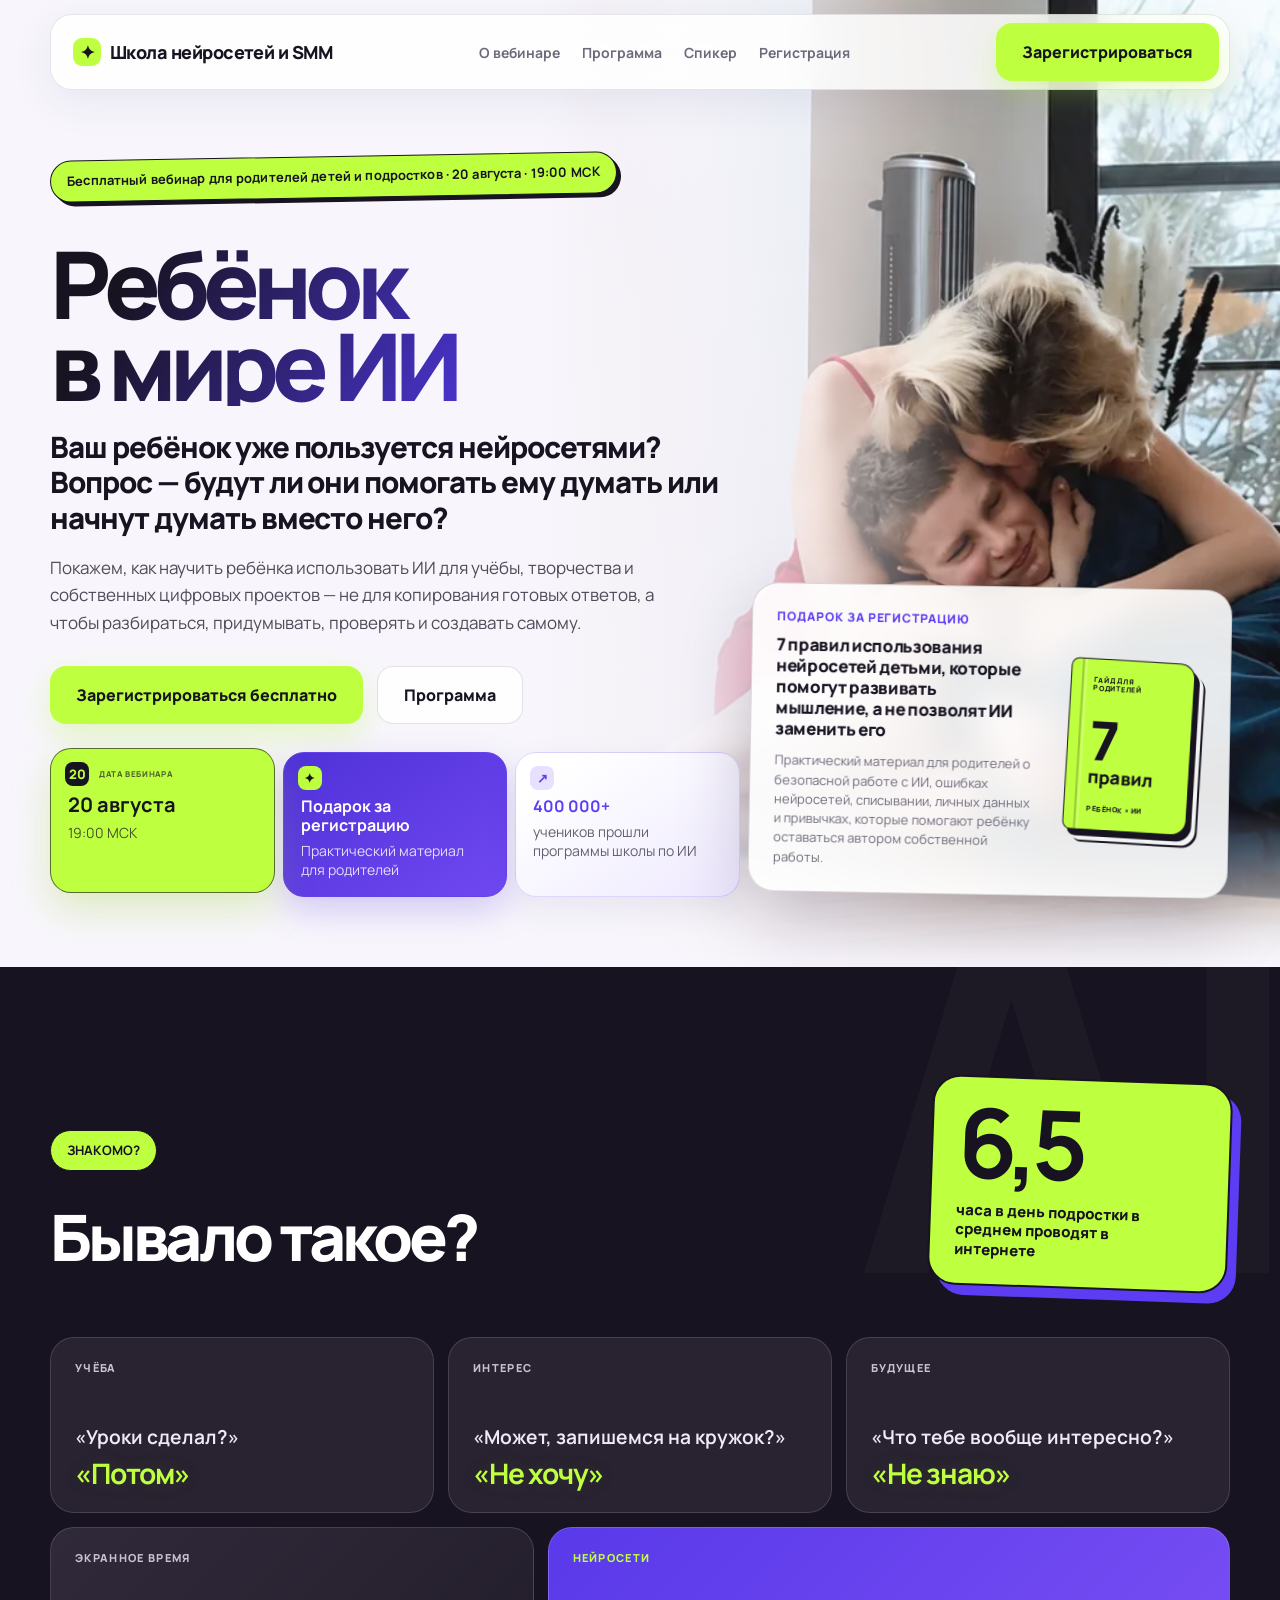
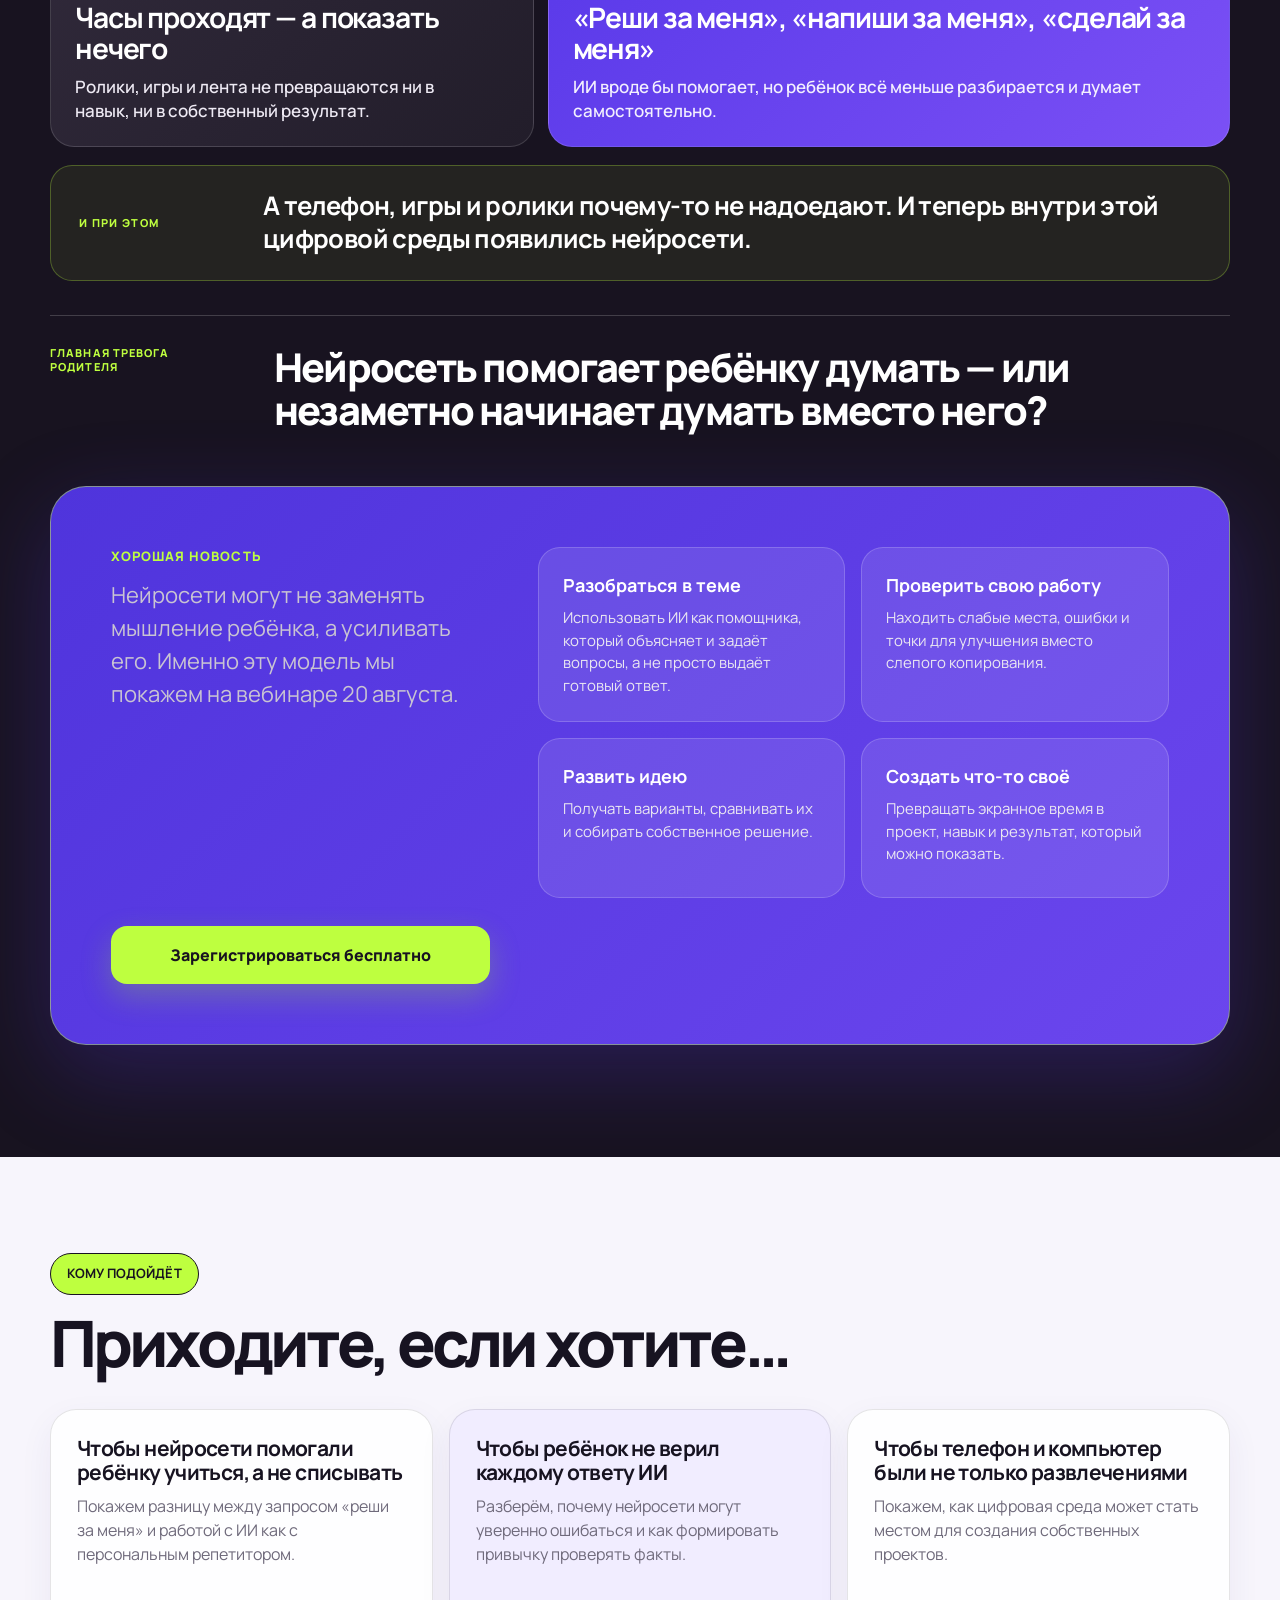
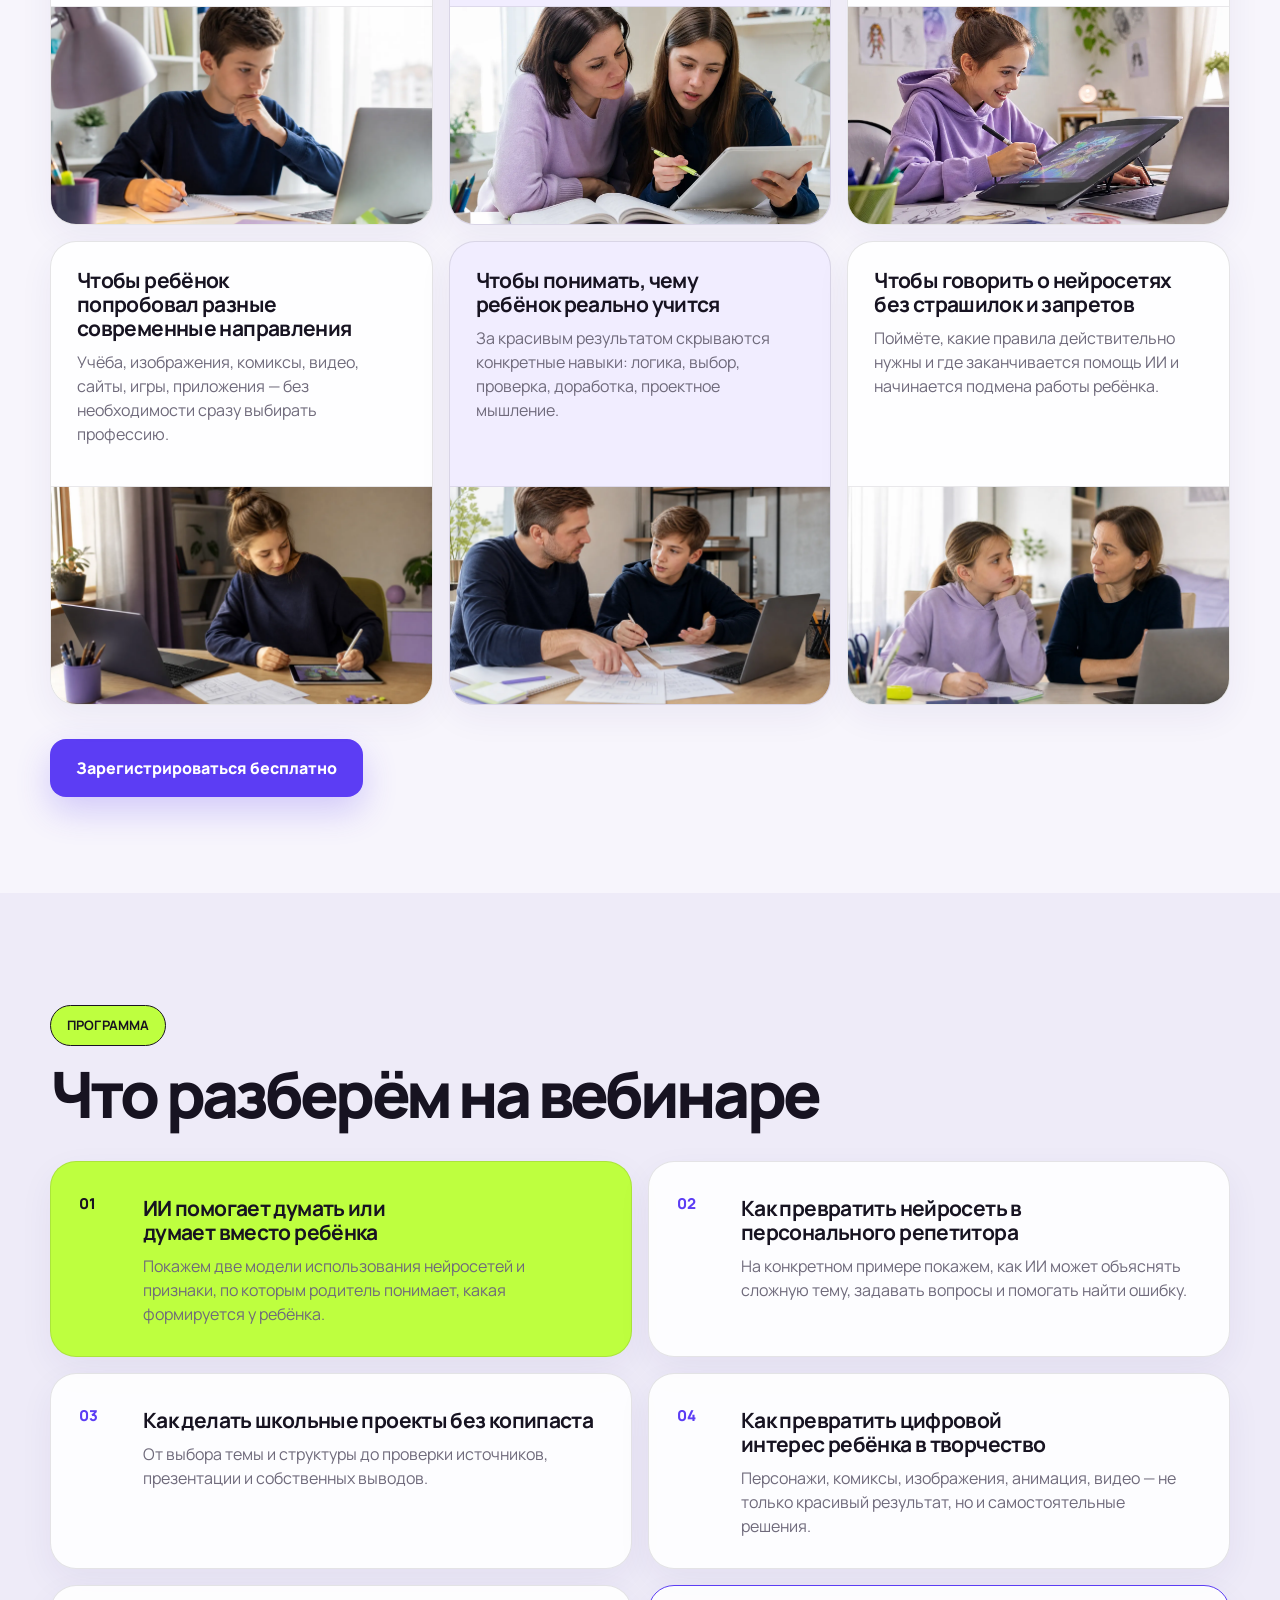
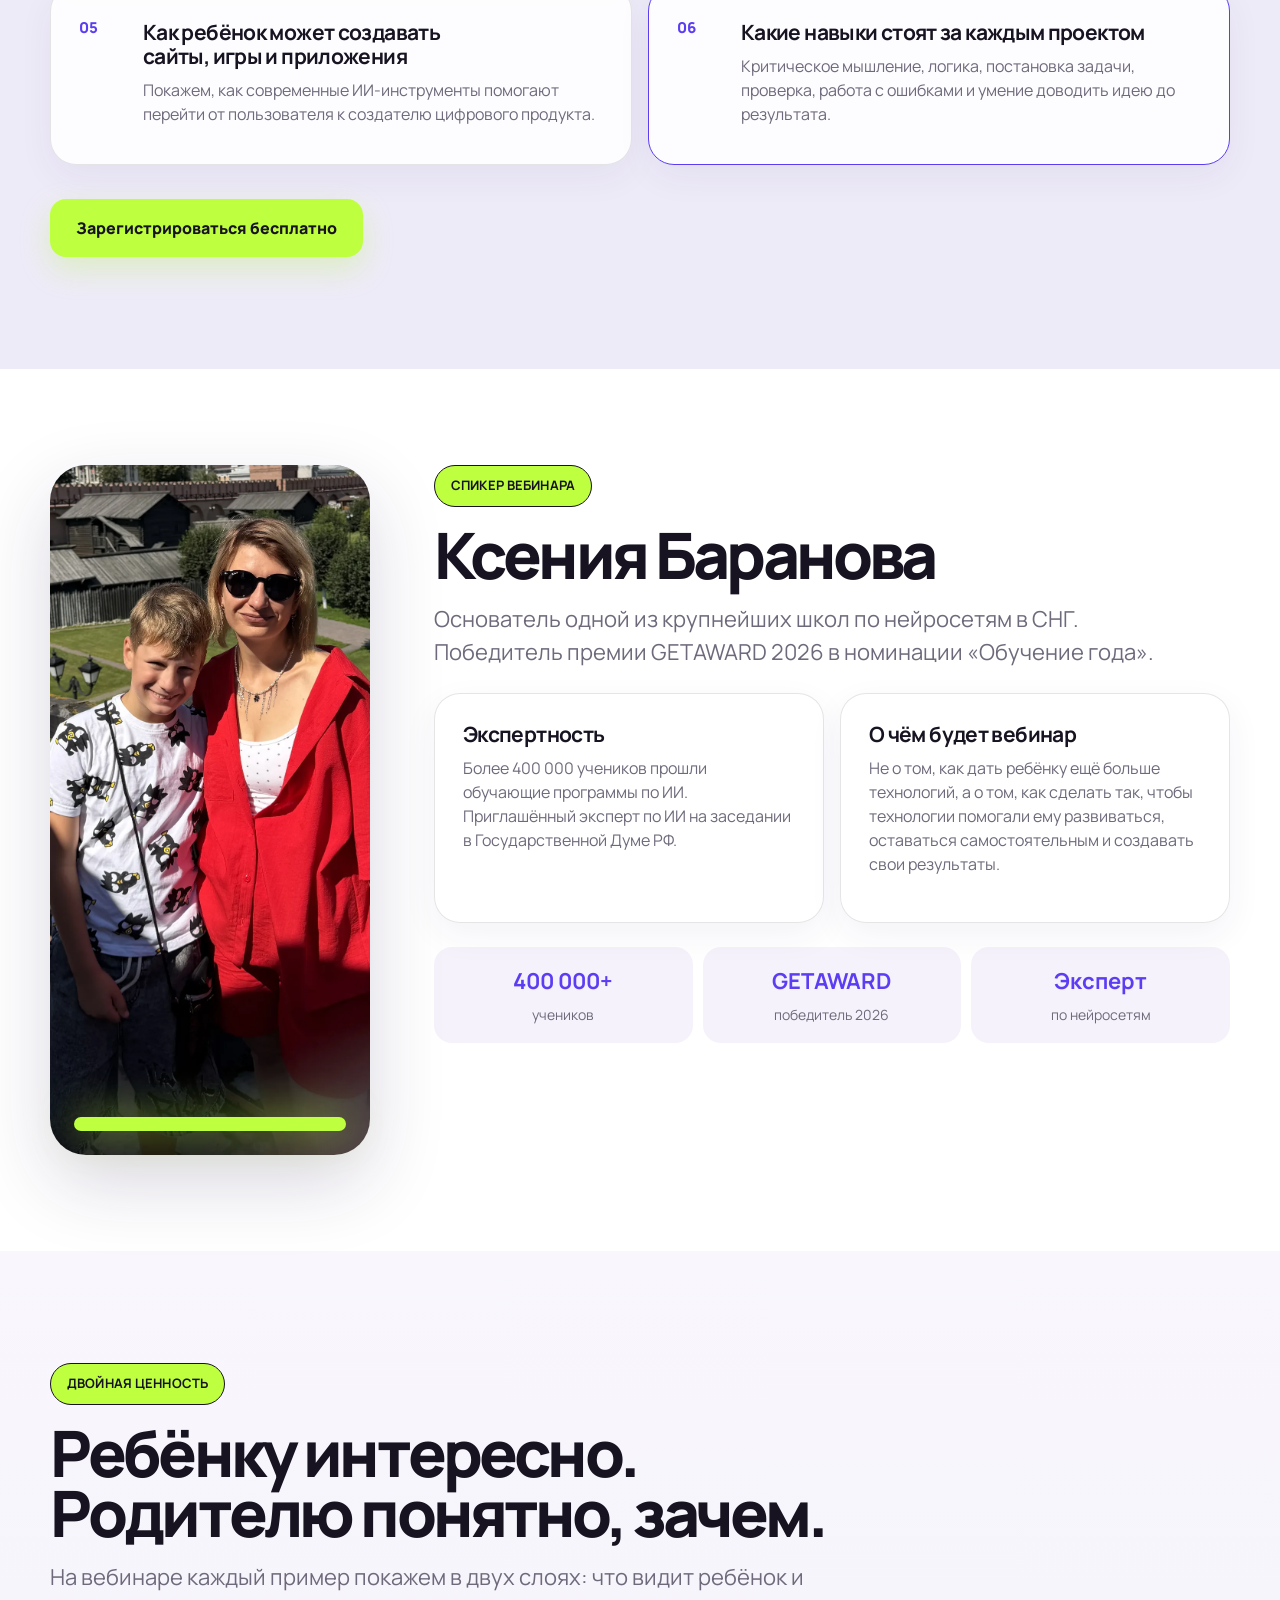
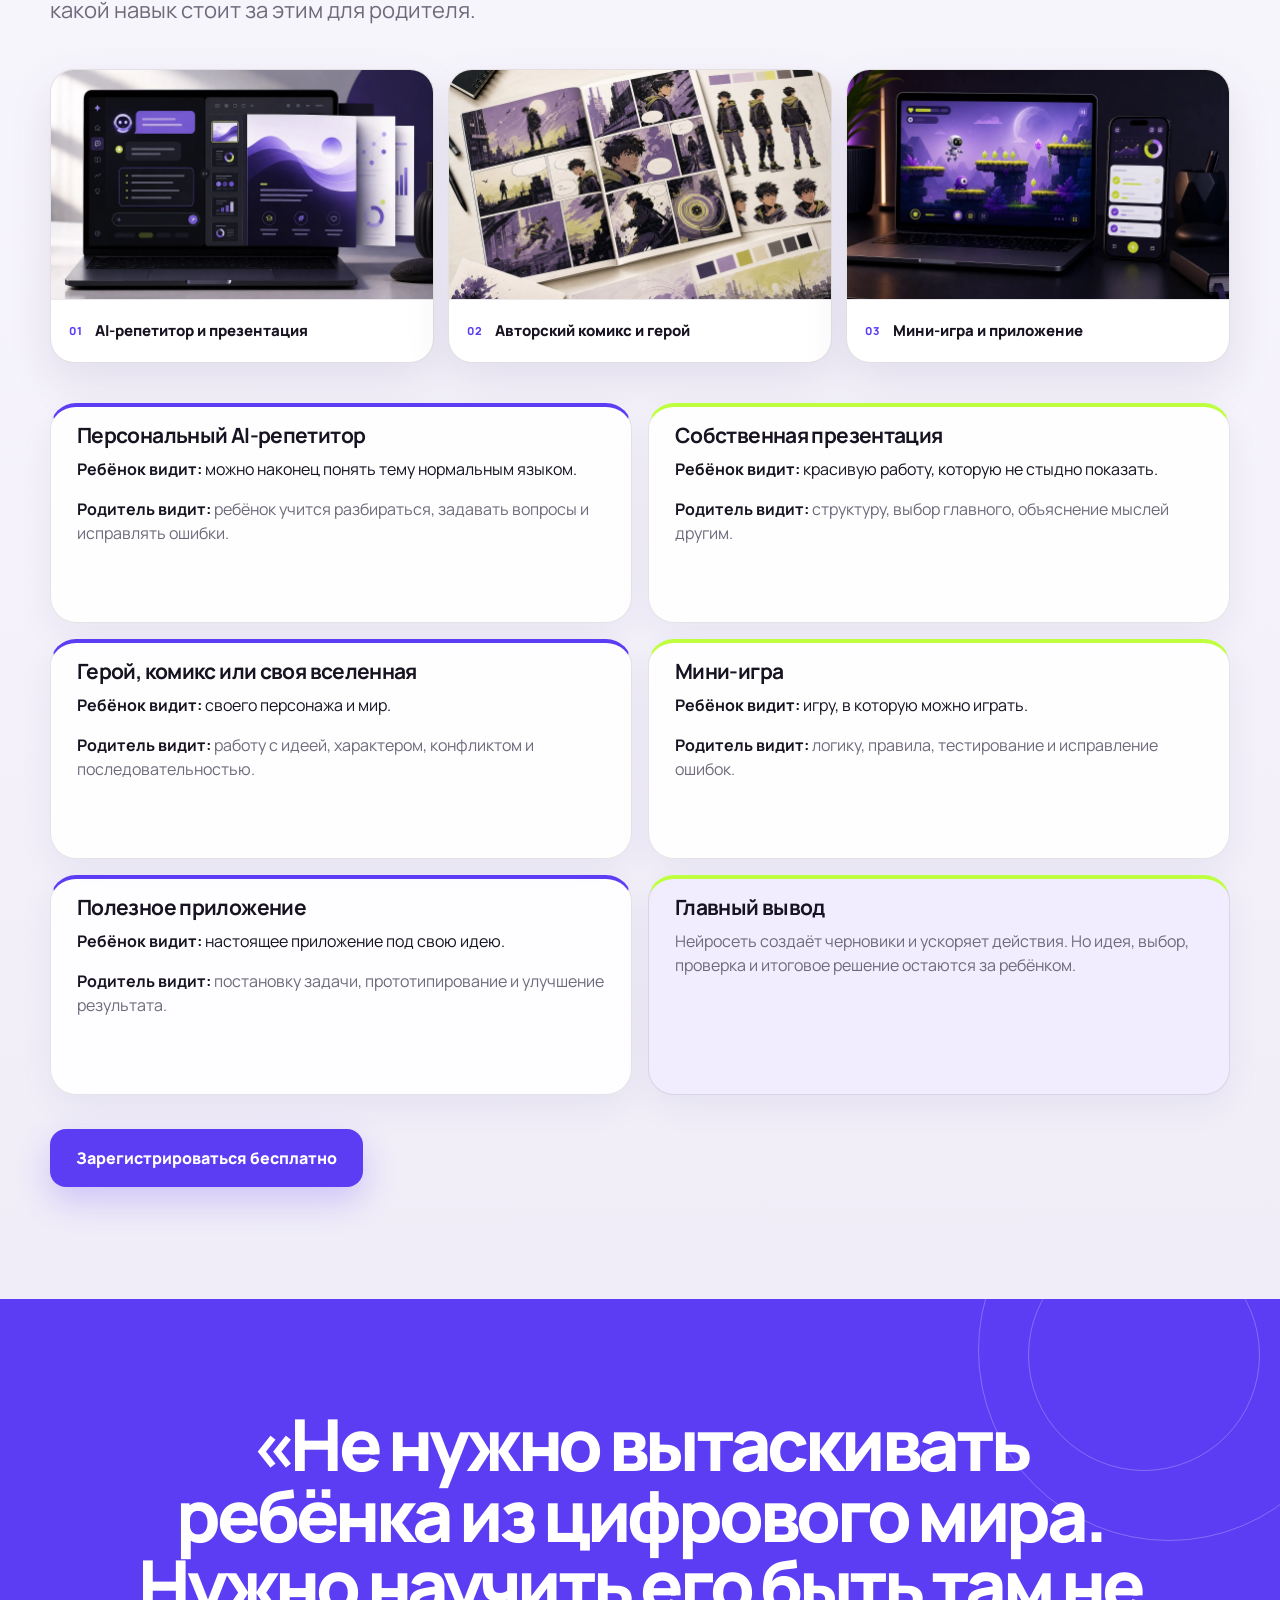
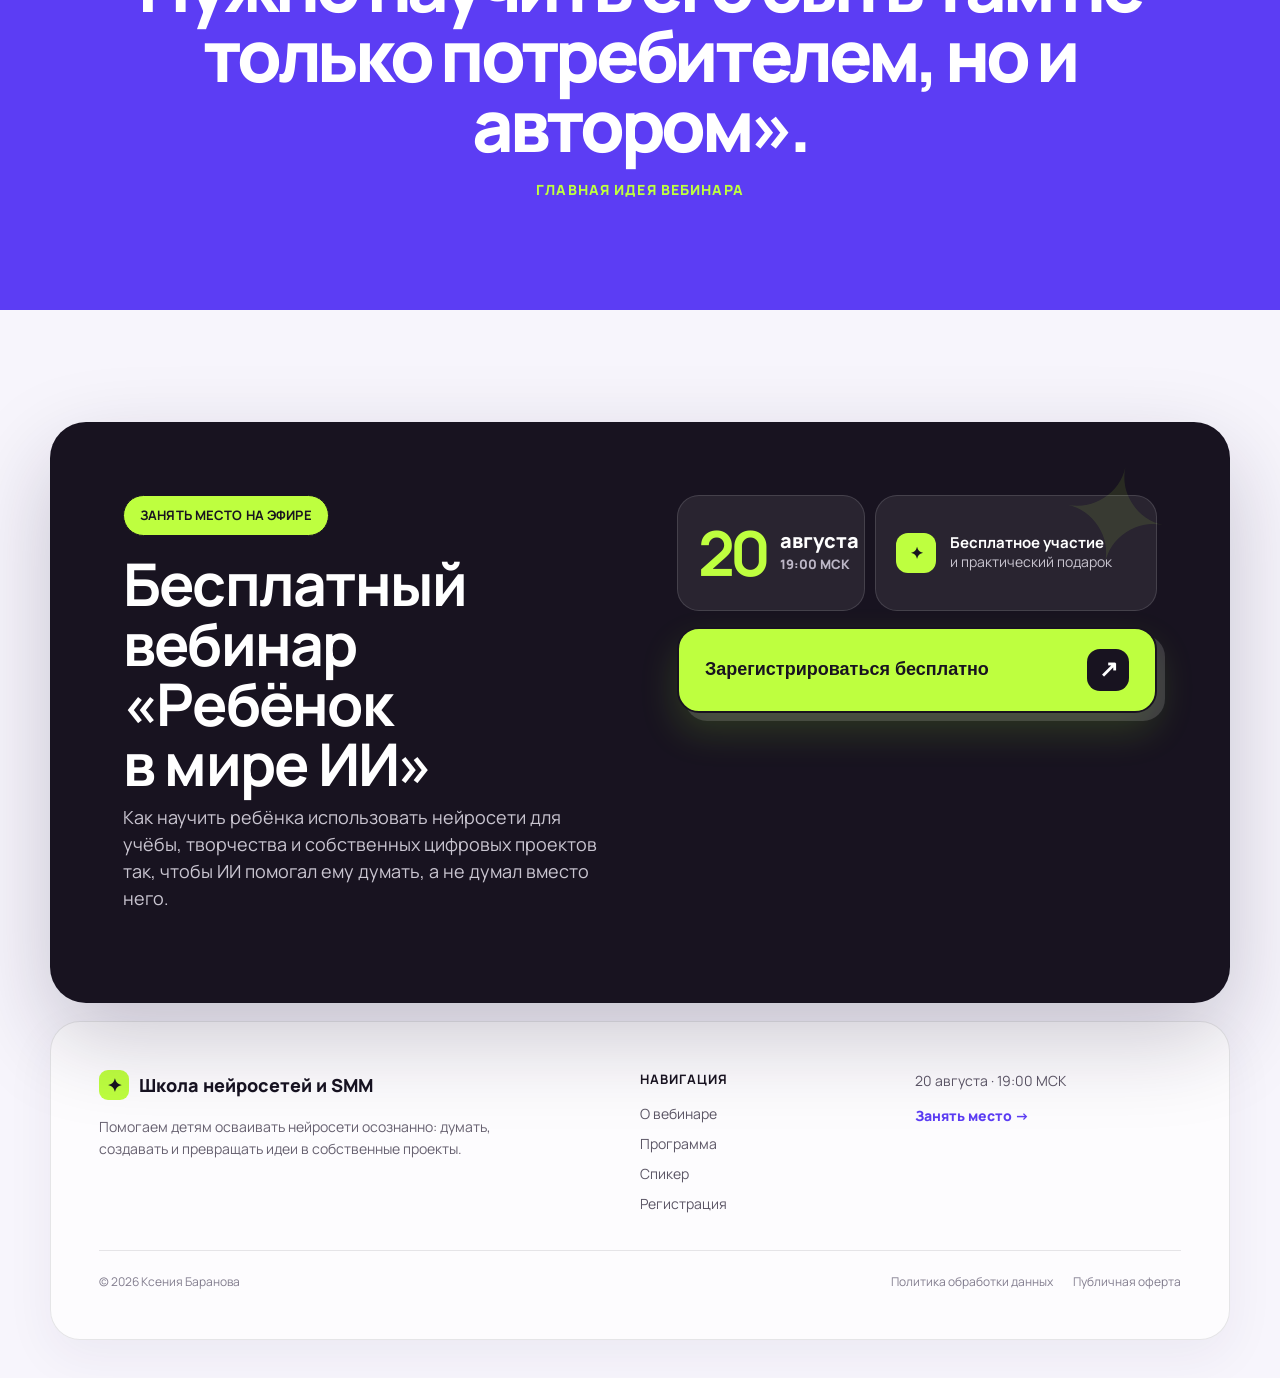
==== commit e7cfa70b: "Remove duplicate program numbering" ====
--- a/index.html
+++ b/index.html
@@ -725,32 +725,32 @@
 
       <div class="cards-2">
         <div class="card">
-          <h3>1. ИИ помогает думать или думает вместо ребёнка</h3>
+          <h3>ИИ помогает думать или думает вместо ребёнка</h3>
           <p class="muted">Покажем две модели использования нейросетей и признаки, по которым родитель понимает, какая формируется у ребёнка.</p>
         </div>
 
         <div class="card">
-          <h3>2. Как превратить нейросеть в персонального репетитора</h3>
+          <h3>Как превратить нейросеть в персонального репетитора</h3>
           <p class="muted">На конкретном примере покажем, как ИИ может объяснять сложную тему, задавать вопросы и помогать найти ошибку.</p>
         </div>
 
         <div class="card">
-          <h3>3. Как делать школьные проекты без копипаста</h3>
+          <h3>Как делать школьные проекты без копипаста</h3>
           <p class="muted">От выбора темы и структуры до проверки источников, презентации и собственных выводов.</p>
         </div>
 
         <div class="card">
-          <h3>4. Как превратить цифровой интерес ребёнка в творчество</h3>
+          <h3>Как превратить цифровой интерес ребёнка в творчество</h3>
           <p class="muted">Персонажи, комиксы, изображения, анимация, видео — не только красивый результат, но и самостоятельные решения.</p>
         </div>
 
         <div class="card">
-          <h3>5. Как ребёнок может создавать сайты, игры и приложения</h3>
+          <h3>Как ребёнок может создавать сайты, игры и приложения</h3>
           <p class="muted">Покажем, как современные ИИ-инструменты помогают перейти от пользователя к создателю цифрового продукта.</p>
         </div>
 
         <div class="card">
-          <h3>6. Какие навыки стоят за каждым проектом</h3>
+          <h3>Какие навыки стоят за каждым проектом</h3>
           <p class="muted">Критическое мышление, логика, постановка задачи, проверка, работа с ошибками и умение доводить идею до результата.</p>
         </div>
       </div>
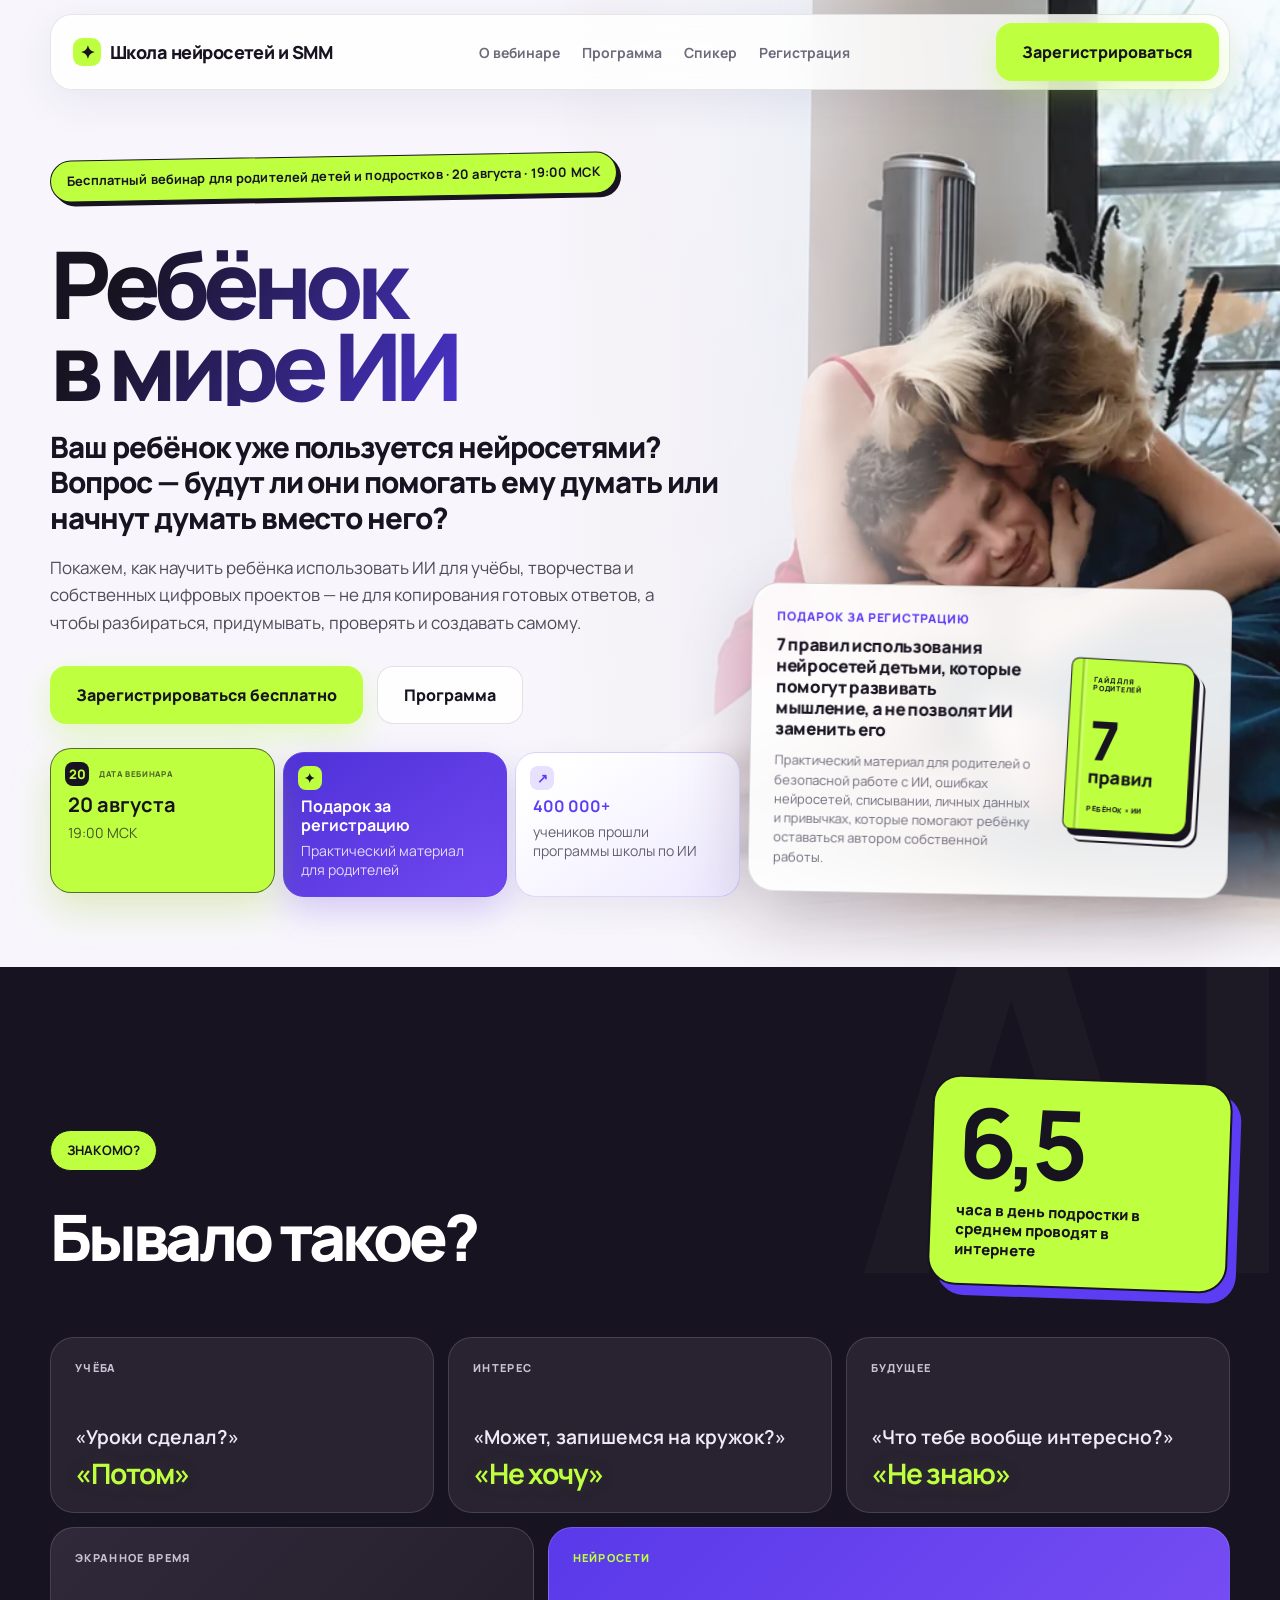
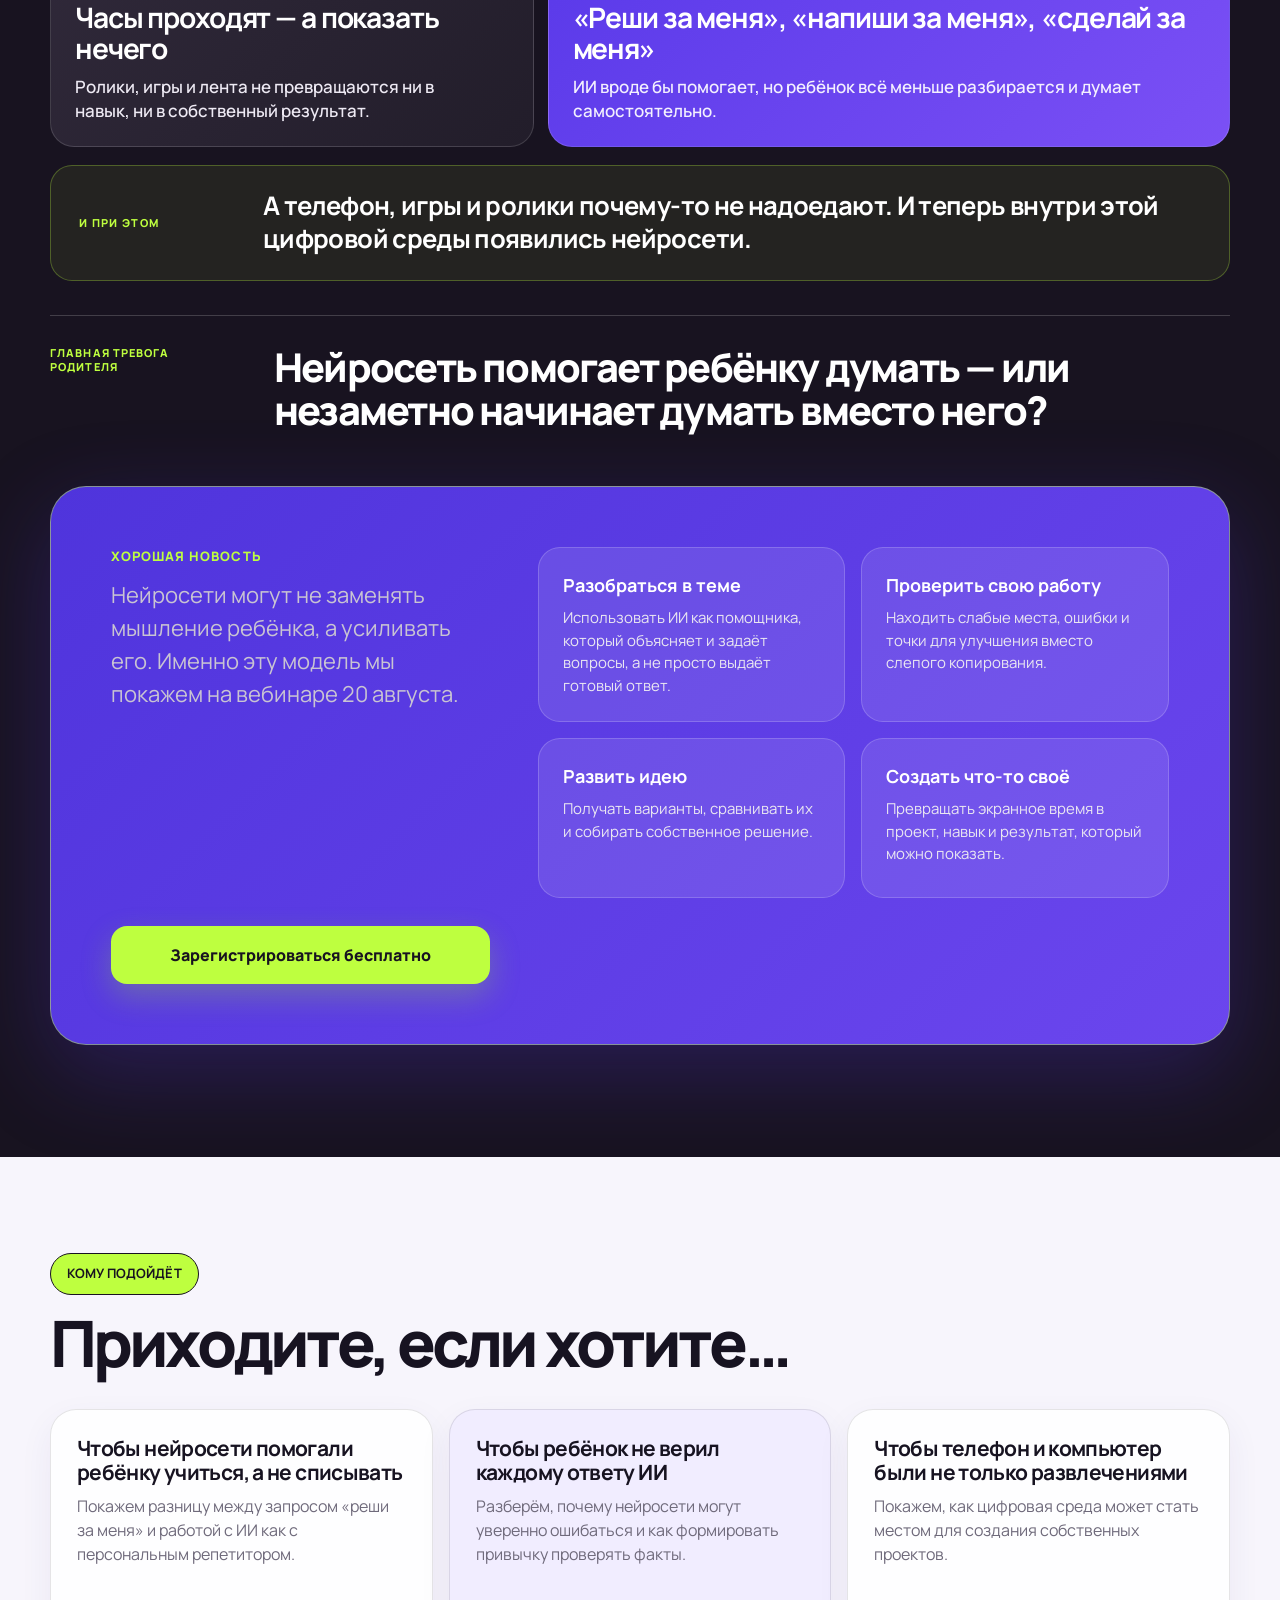
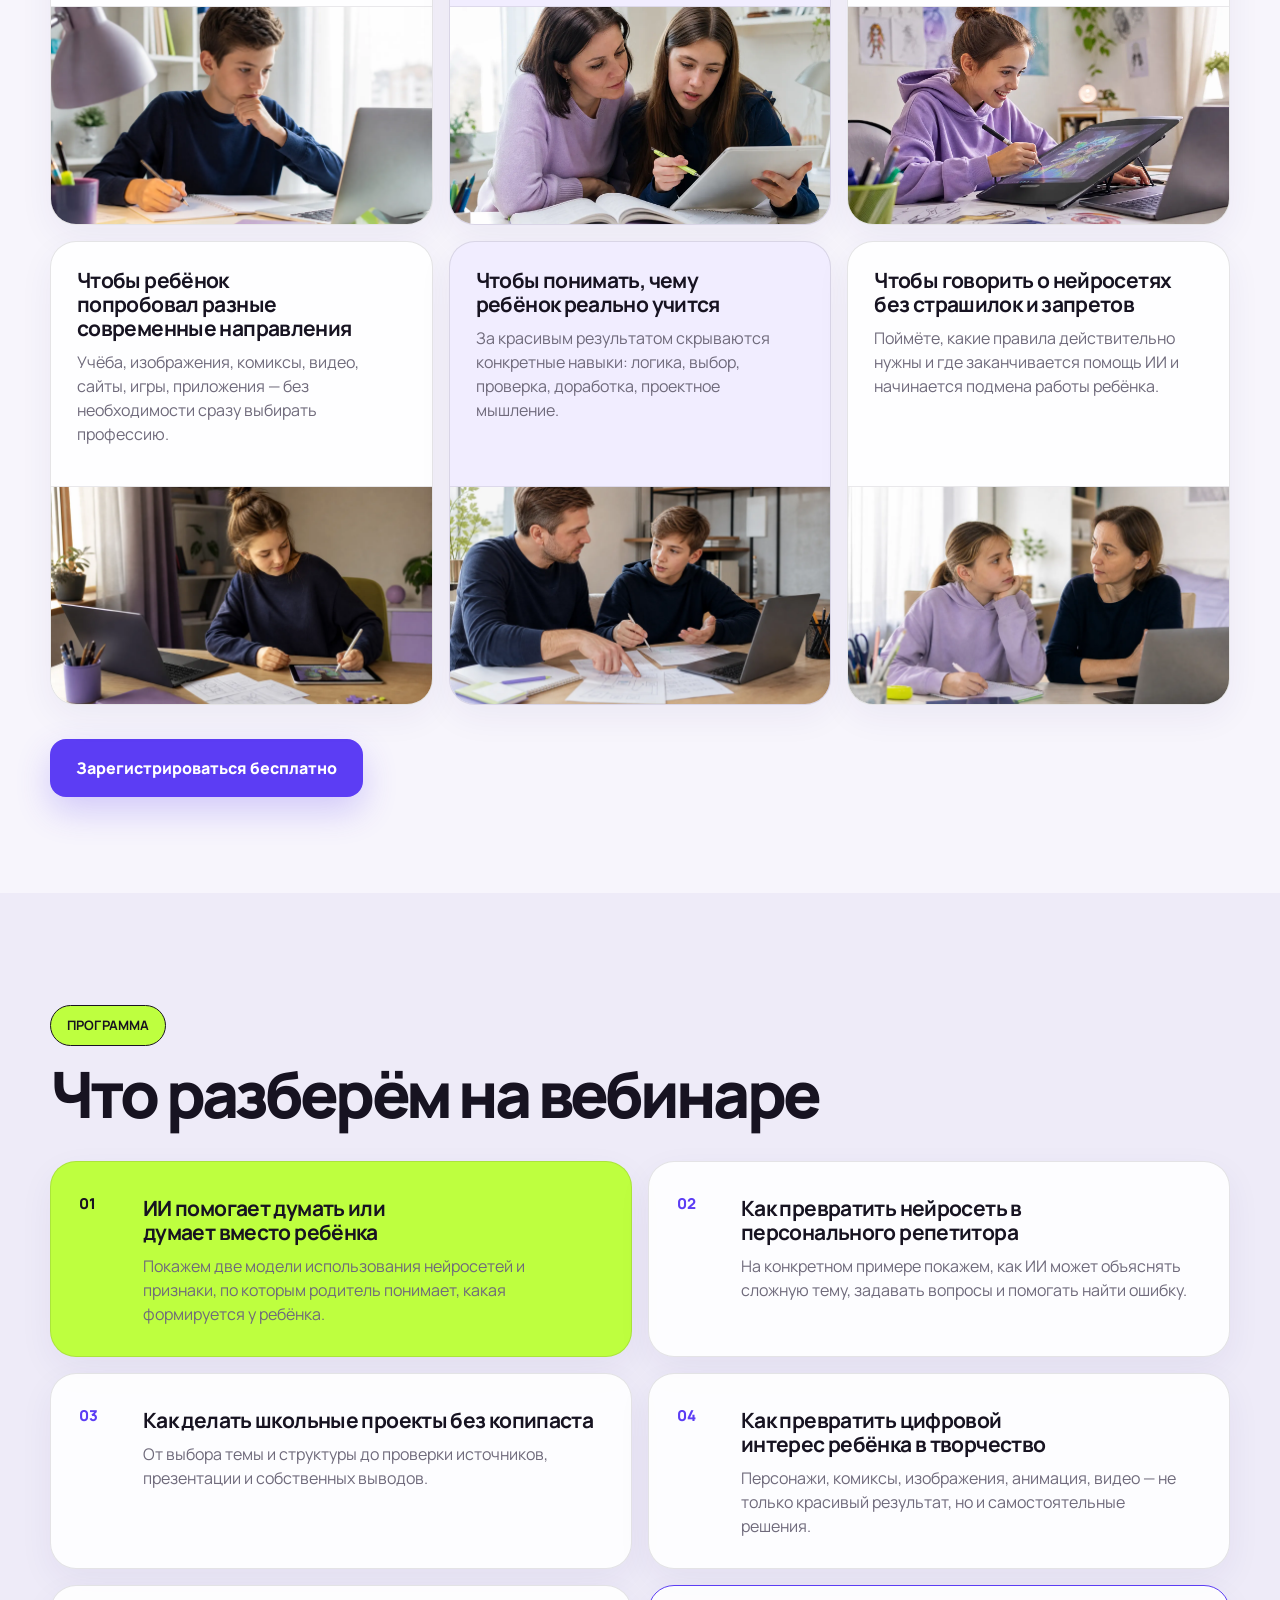
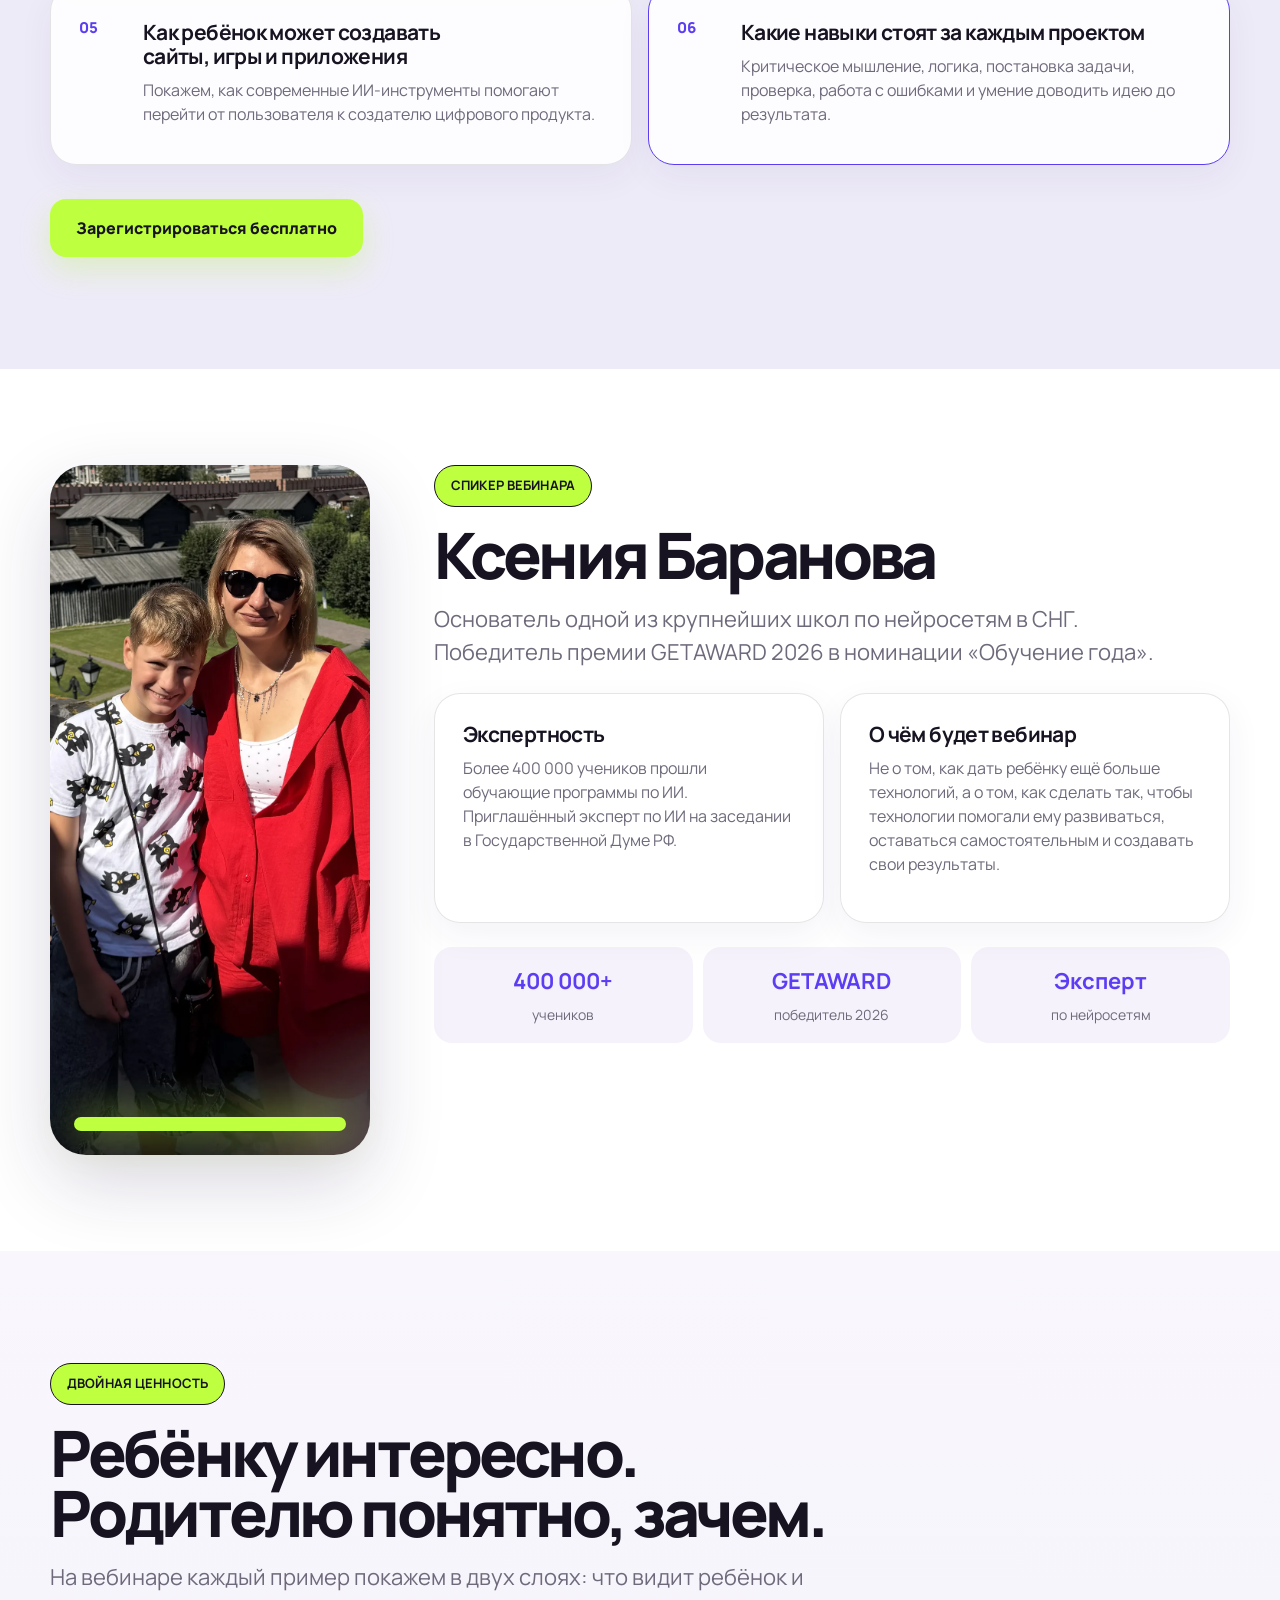
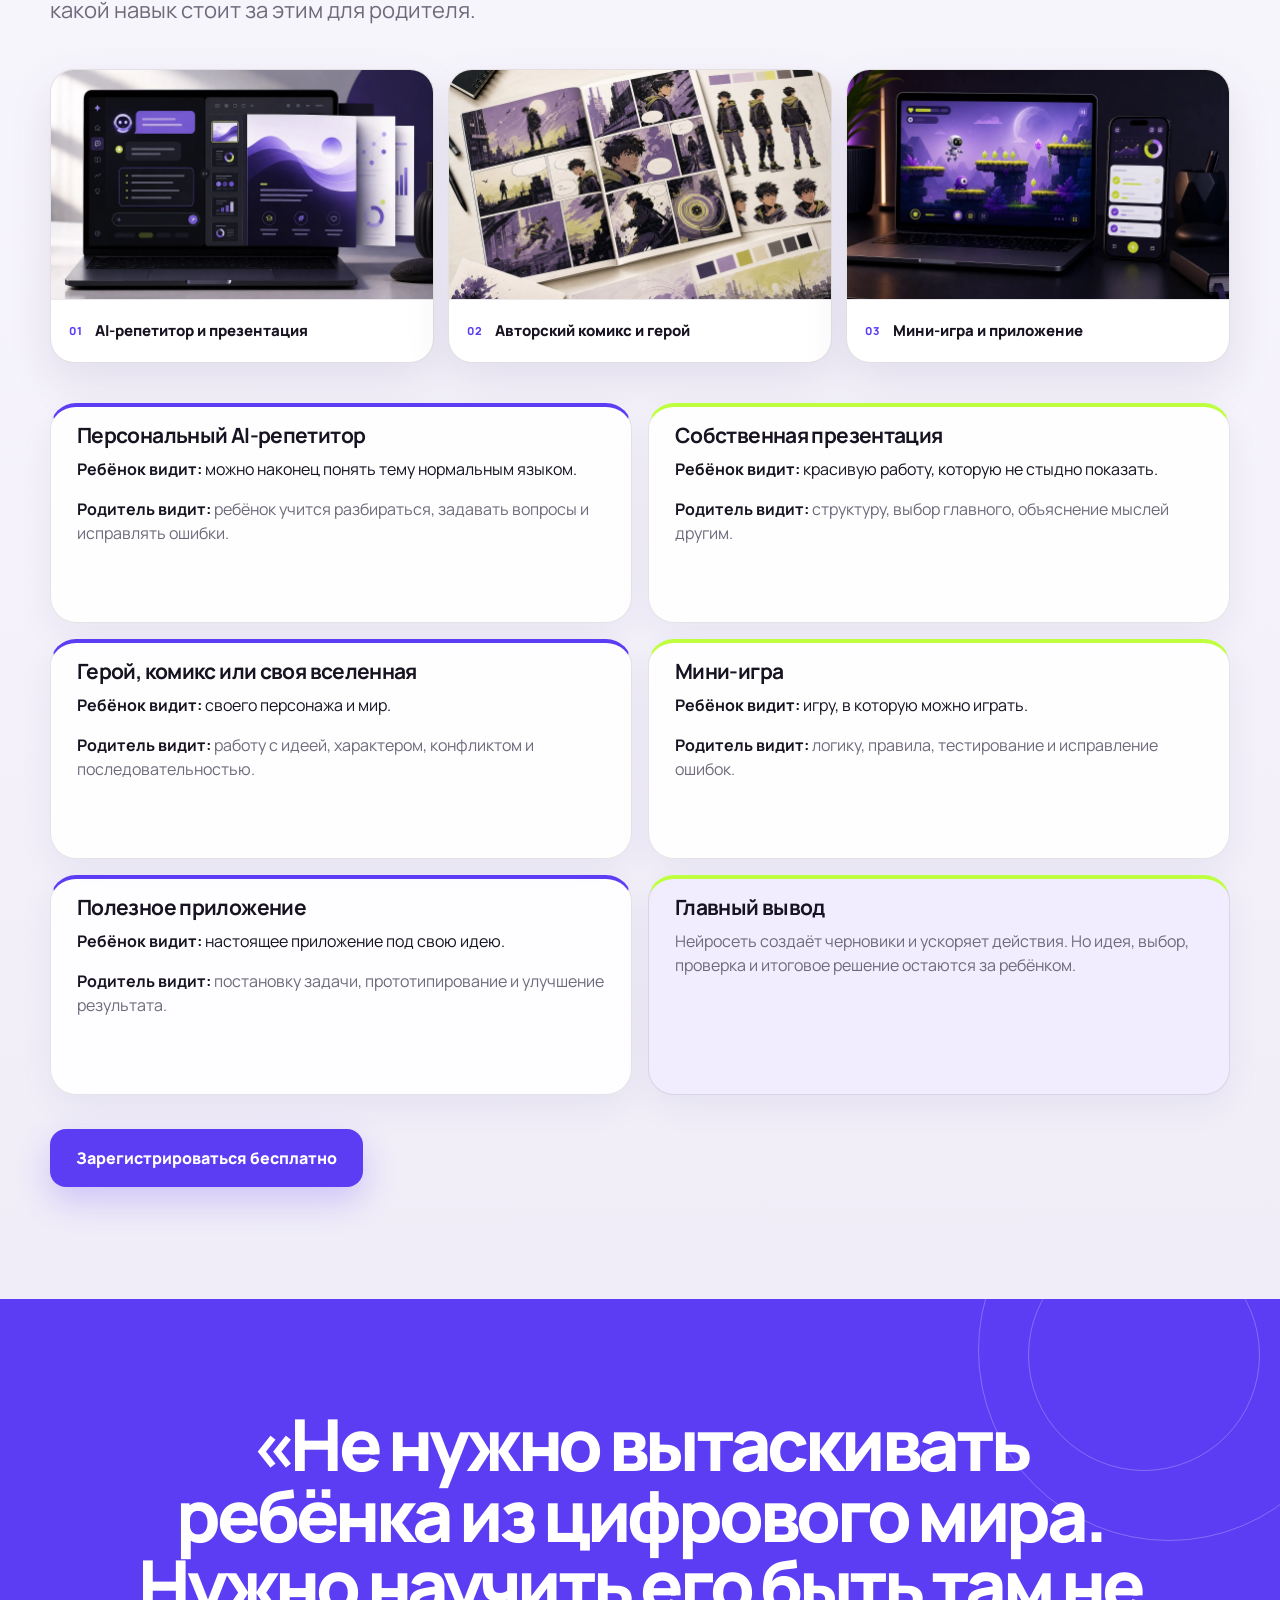
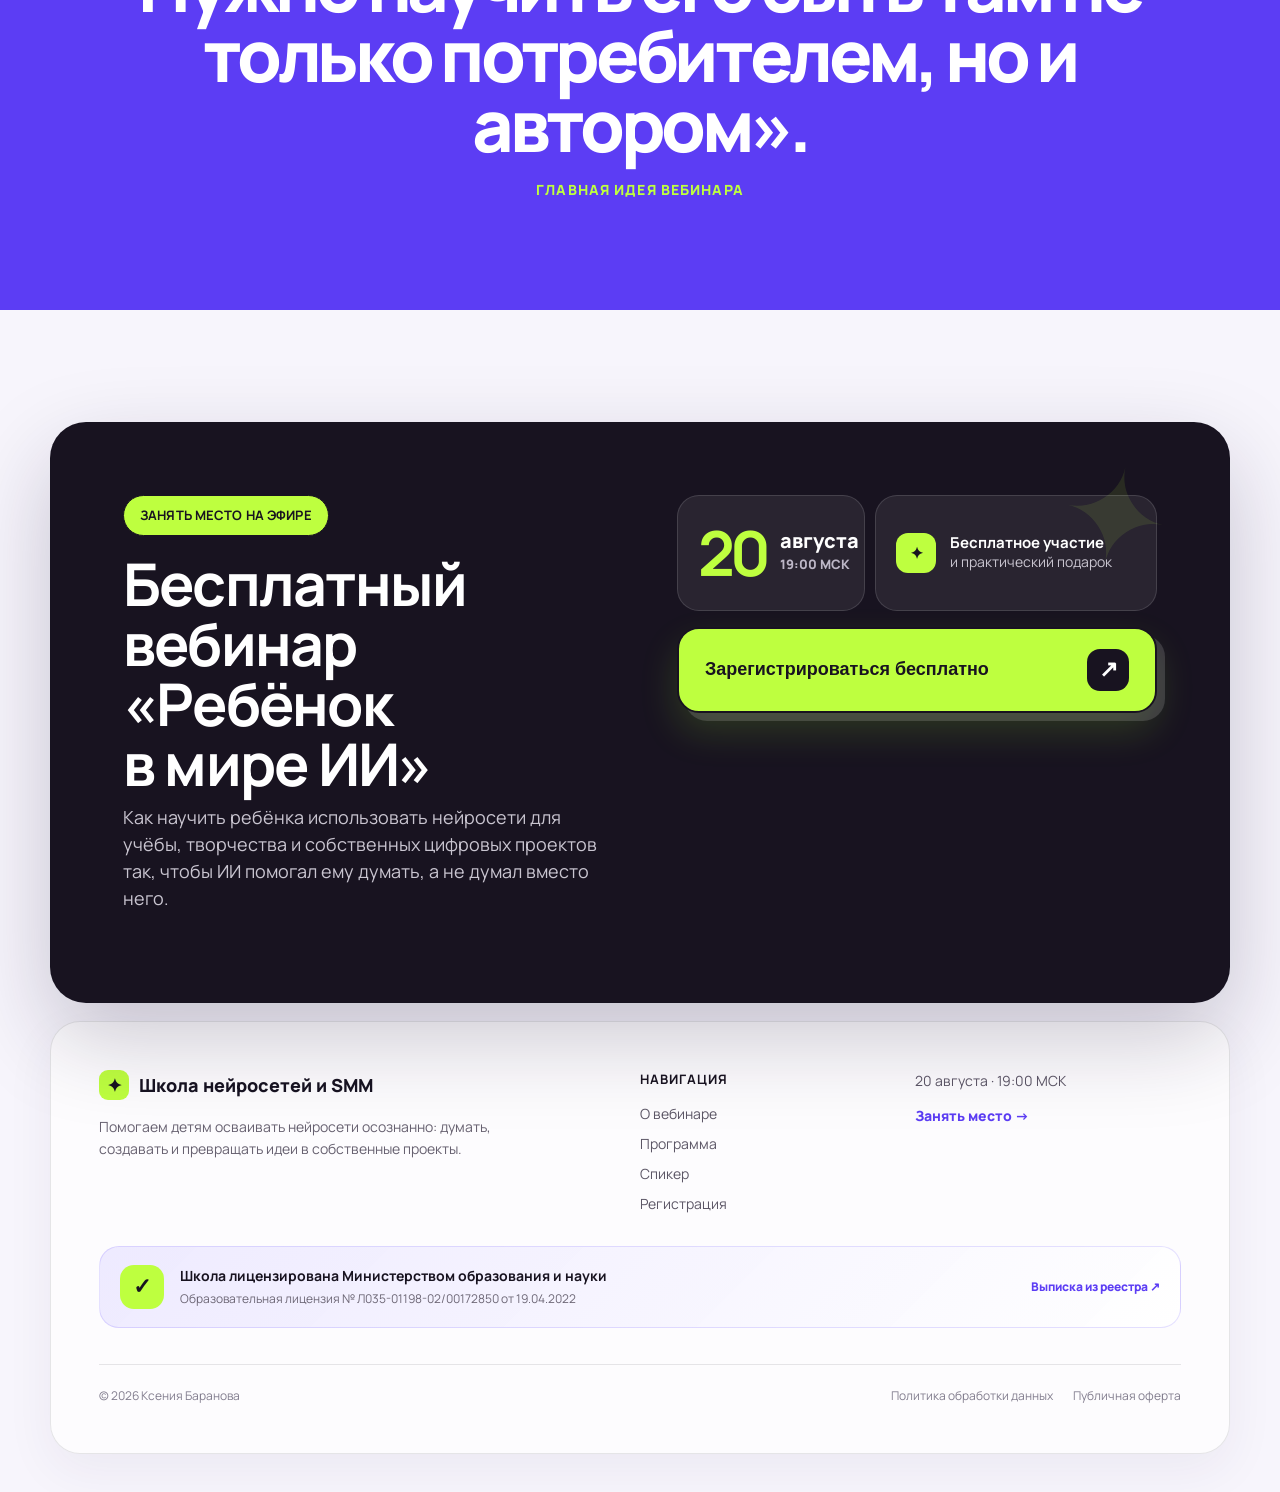
==== commit 785cdb0a: "Add education license to footer" ====
--- a/index.html
+++ b/index.html
@@ -513,7 +513,7 @@
   <link rel="preconnect" href="https://fonts.googleapis.com" />
   <link rel="preconnect" href="https://fonts.gstatic.com" crossorigin />
   <link rel="preload" as="image" href="./assets/ksenia-with-child.webp?v=20260817-1" type="image/webp" fetchpriority="high" />
-  <link rel="stylesheet" href="./style.css?v=20260817-10" />
+  <link rel="stylesheet" href="./style.css?v=20260817-11" />
 </head>
 <body>
 
@@ -935,6 +935,15 @@
           </div>
         </div>
 
+        <div class="footer-license">
+          <span class="footer-license-icon" aria-hidden="true">✓</span>
+          <div>
+            <strong>Школа лицензирована Министерством образования и науки</strong>
+            <p>Образовательная лицензия № Л035-01198-02/00172850 от 19.04.2022</p>
+          </div>
+          <a href="https://xeniabaranova-school.ru/pl/fileservice/user/file/download/h/5e32f2c3e88f12a69845ce8dec34a2f7.pdf" target="_blank" rel="noopener noreferrer">Выписка из реестра ↗</a>
+        </div>
+
         <div class="legal">
           <span>© 2026 Ксения Баранова</span>
           <div>
--- a/style.css
+++ b/style.css
@@ -1171,6 +1171,47 @@
   color: var(--violet);
   font-weight: 850;
 }
+.footer-license {
+  display: grid;
+  grid-template-columns: 44px minmax(0, 1fr) auto;
+  gap: 16px;
+  align-items: center;
+  margin-top: 32px;
+  padding: 18px 20px;
+  border: 1px solid rgba(111,92,255,.18);
+  border-radius: 20px;
+  background: linear-gradient(135deg, rgba(236,232,255,.9), rgba(255,255,255,.88));
+}
+.footer-license-icon {
+  display: grid;
+  width: 44px;
+  height: 44px;
+  place-items: center;
+  border-radius: 14px;
+  background: var(--lime);
+  color: var(--ink);
+  font-size: 22px;
+  font-weight: 950;
+}
+.footer-license strong {
+  display: block;
+  color: var(--ink);
+  font-size: 14px;
+  line-height: 1.35;
+}
+.footer-license p {
+  margin: 4px 0 0;
+  color: #6d6776;
+  font-size: 12px;
+  line-height: 1.45;
+}
+.footer-license a {
+  color: var(--violet);
+  font-size: 12px;
+  font-weight: 850;
+  white-space: nowrap;
+}
+.footer-license a:hover { color: var(--violet-dark); }
 .legal {
   display: flex;
   justify-content: space-between;
@@ -1275,6 +1316,11 @@
   .register-popup { padding: 8px; align-items: flex-start; }
   .register-popup-inner { width: calc(100vw - 16px); max-height: calc(100dvh - 16px); }
   .footer-cta::after { font-size: 76px; top: 22px; right: 22px; }
+  .footer-license {
+    grid-template-columns: 44px minmax(0, 1fr);
+    padding: 16px;
+  }
+  .footer-license a { grid-column: 2; width: fit-content; white-space: normal; }
   .site-footer { padding: 26px 22px; }
   .site-footer-main { grid-template-columns: 1fr; gap: 28px; }
   .site-footer-brand { grid-column: auto; }
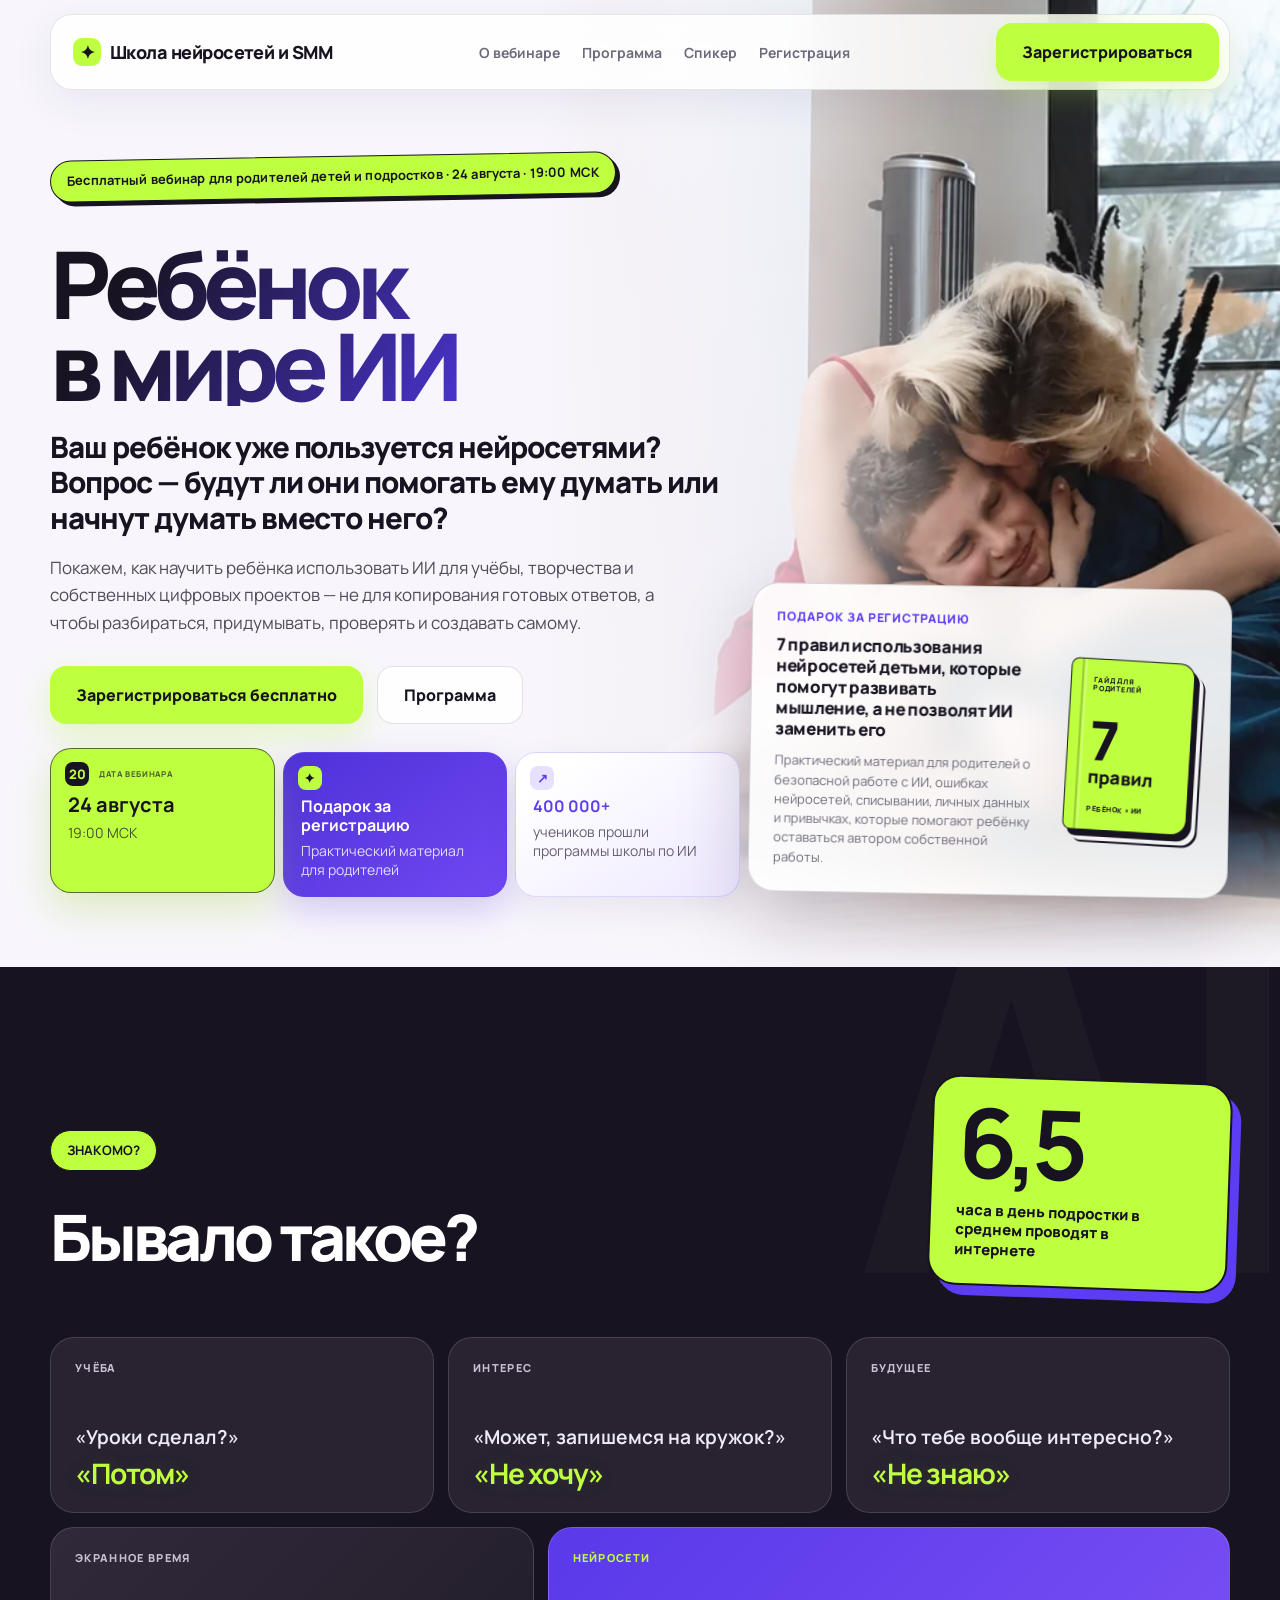
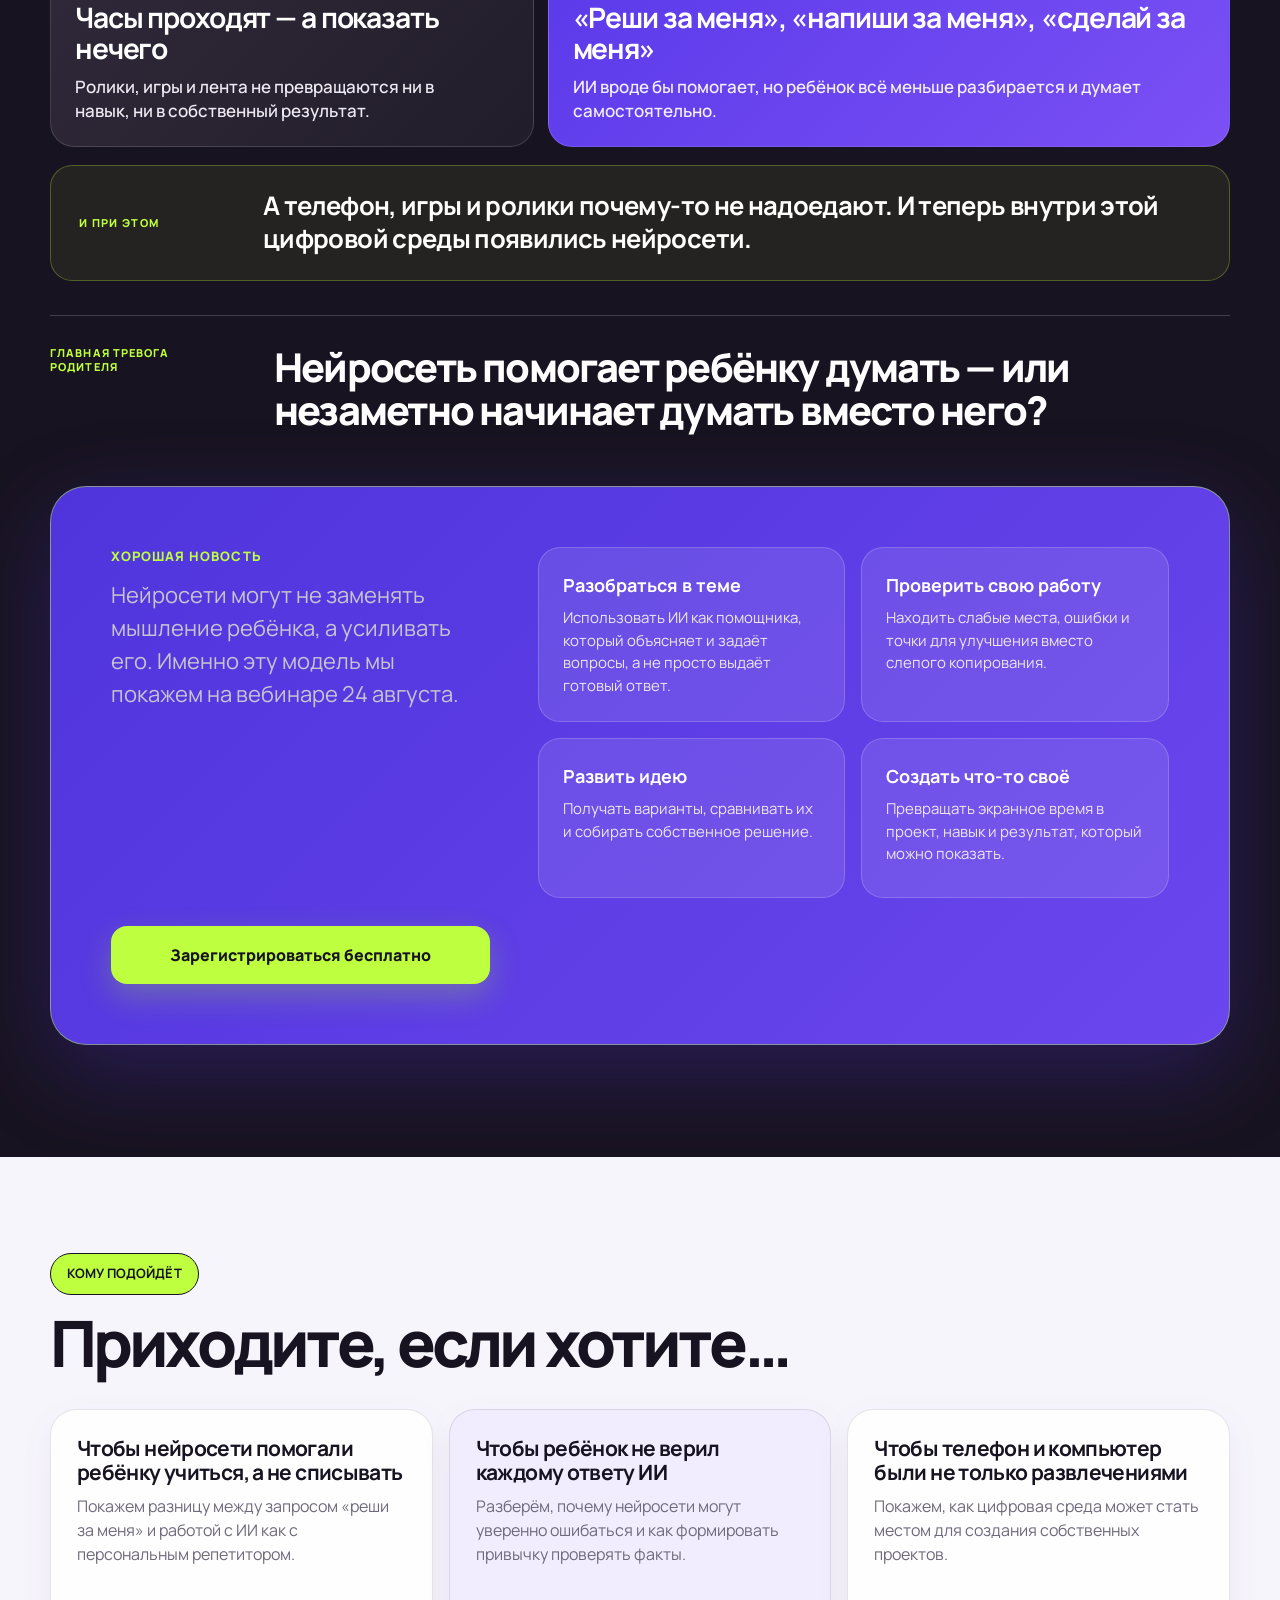
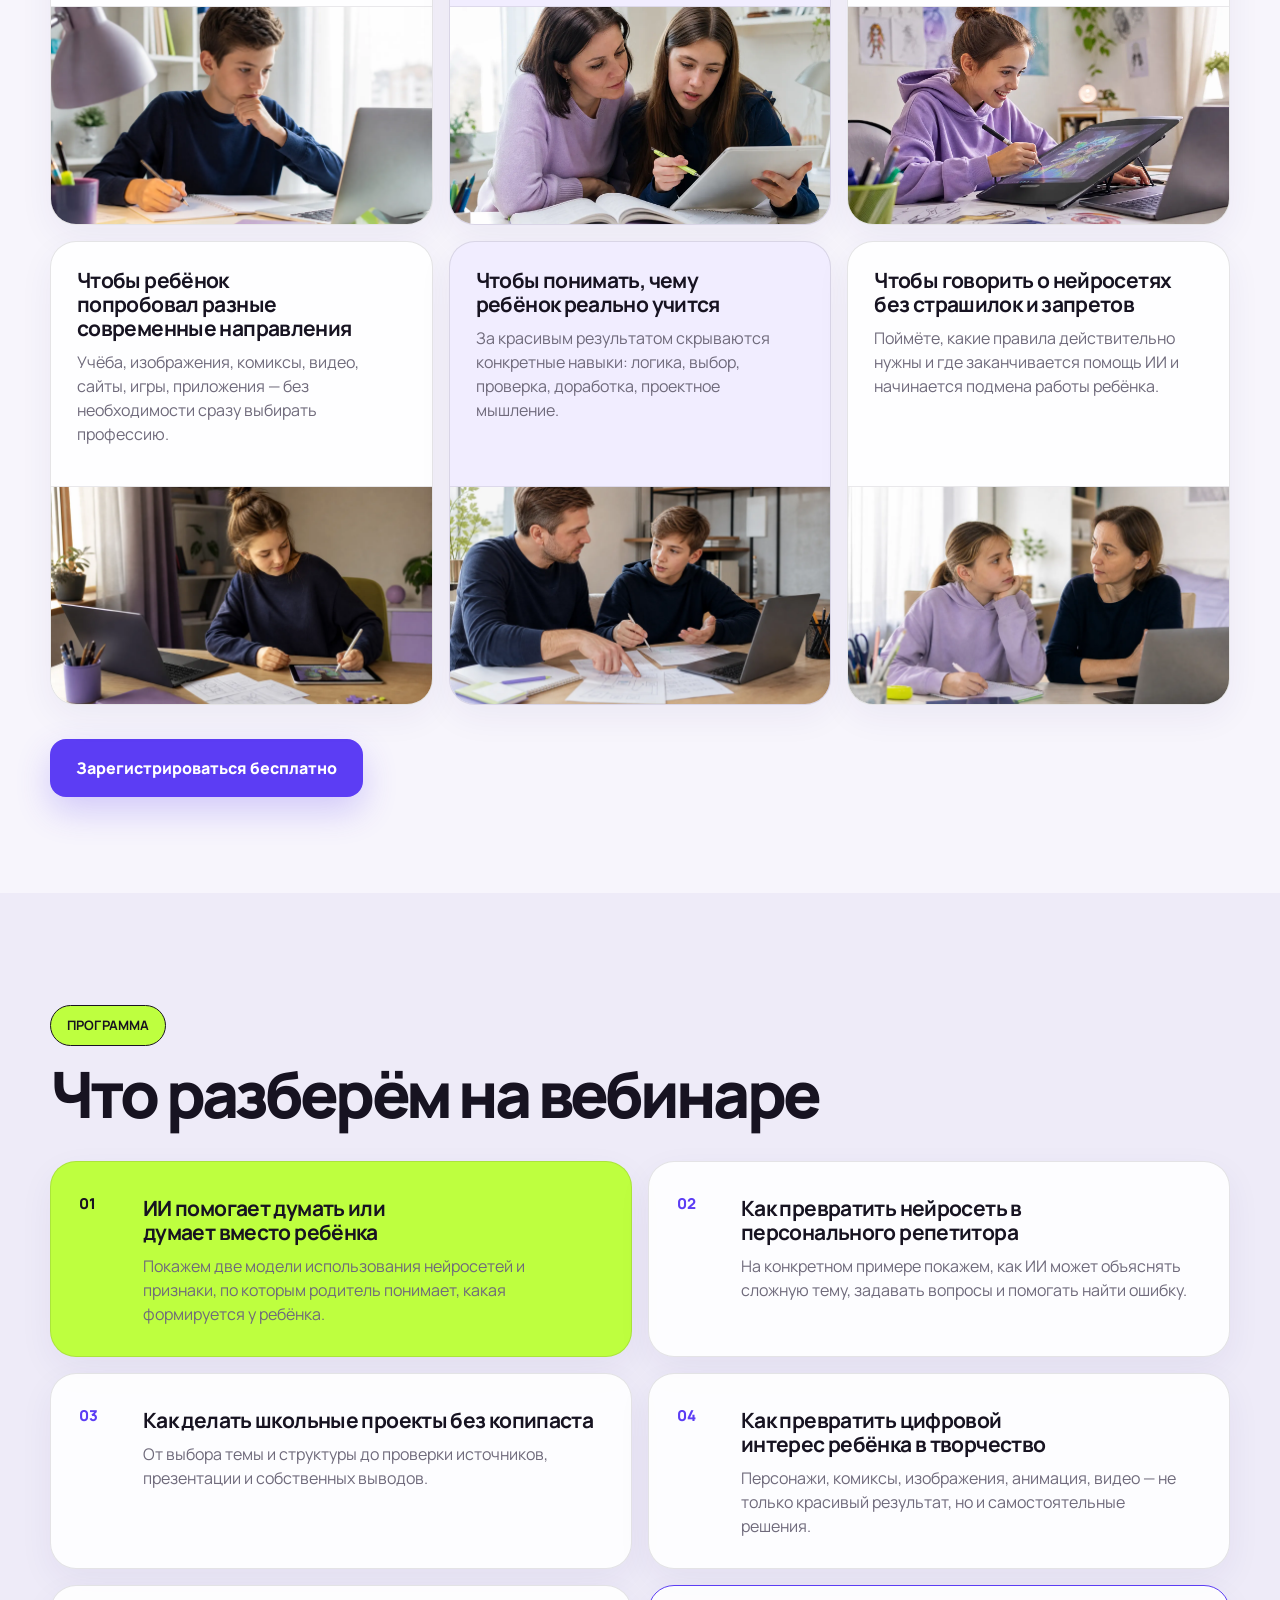
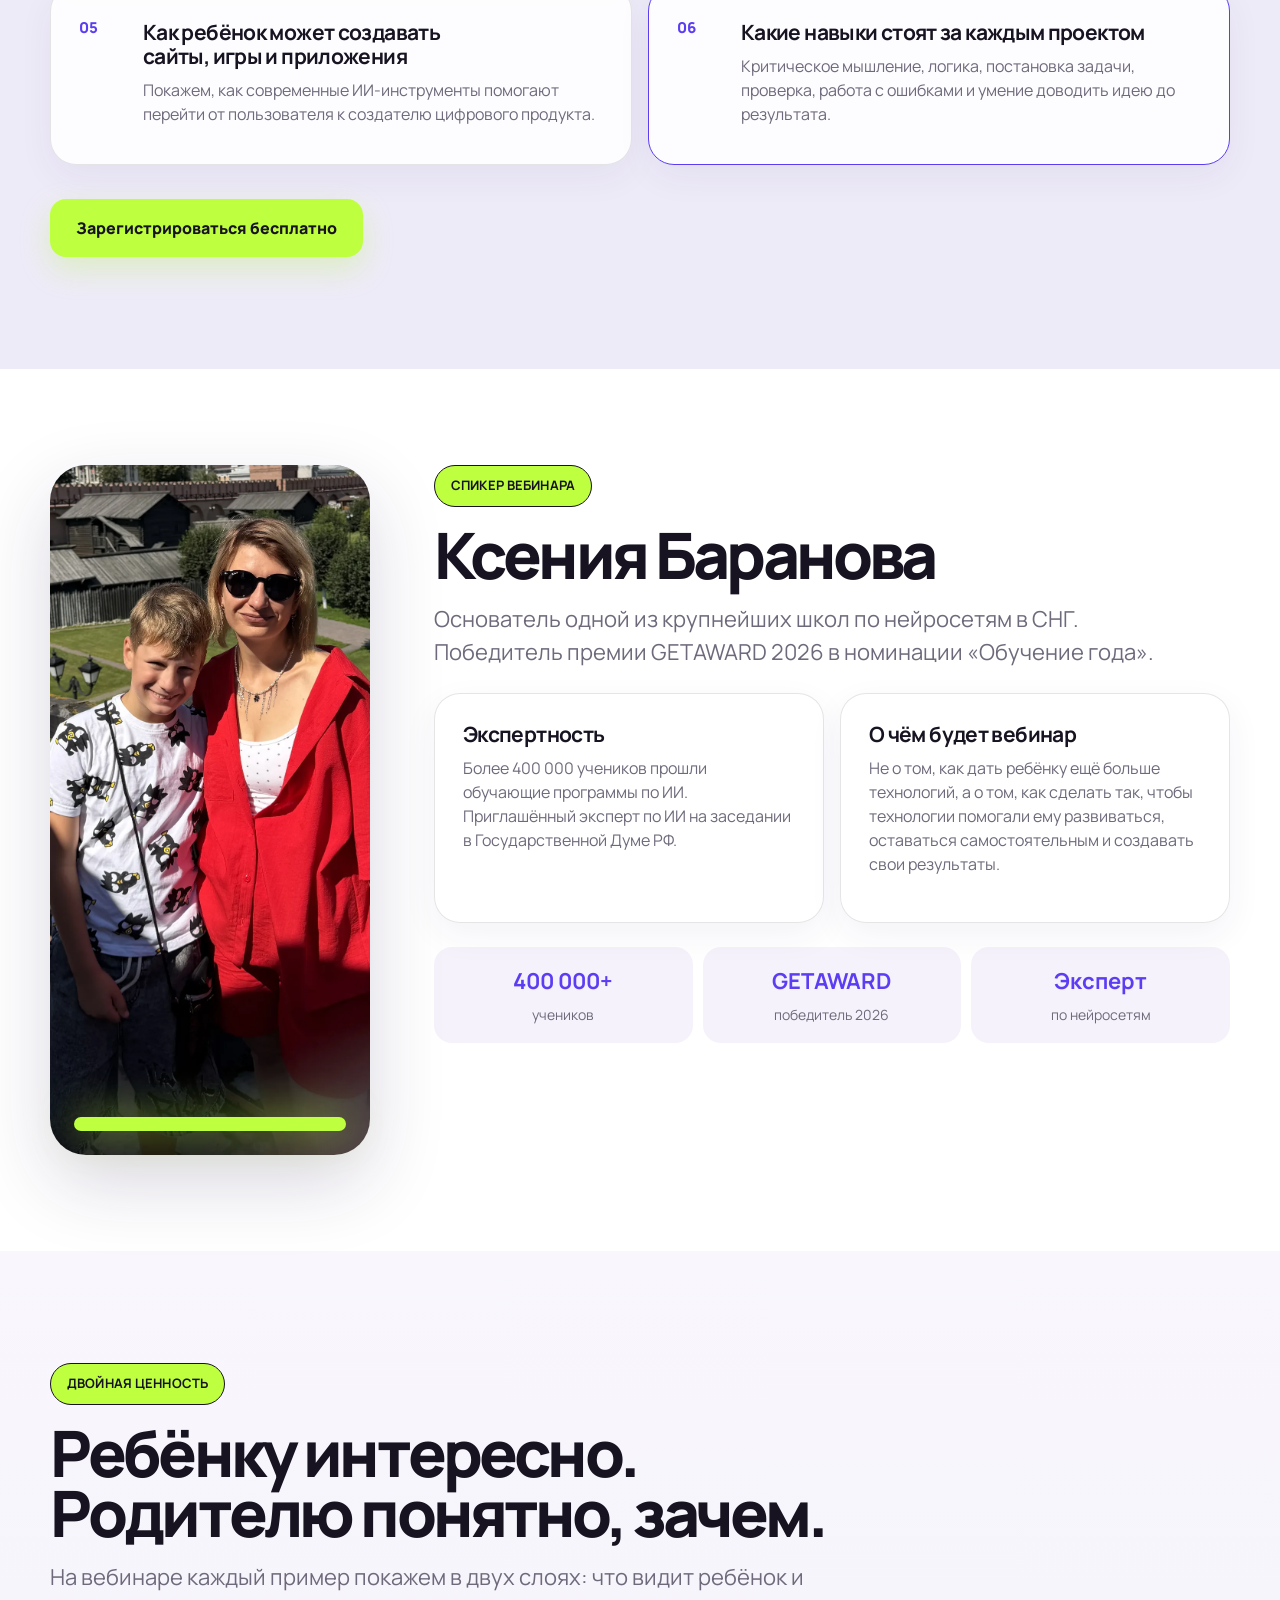
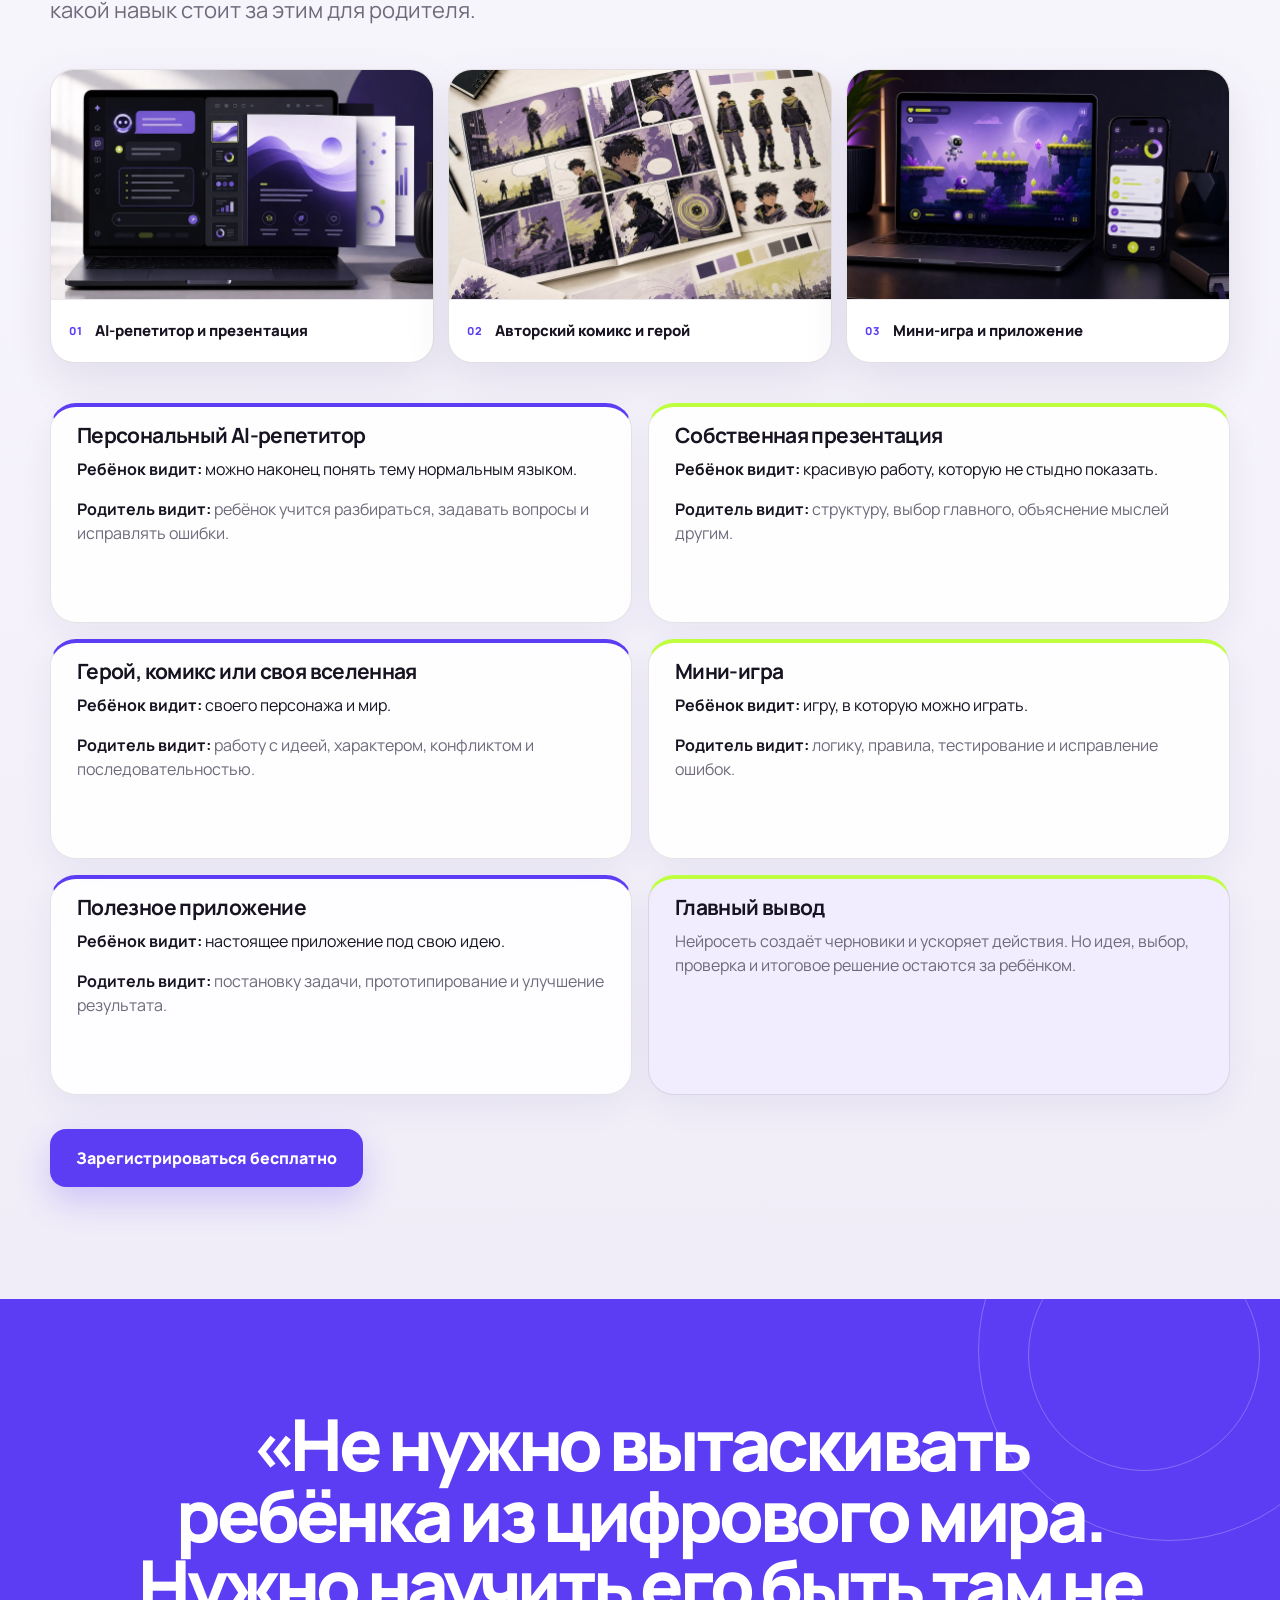
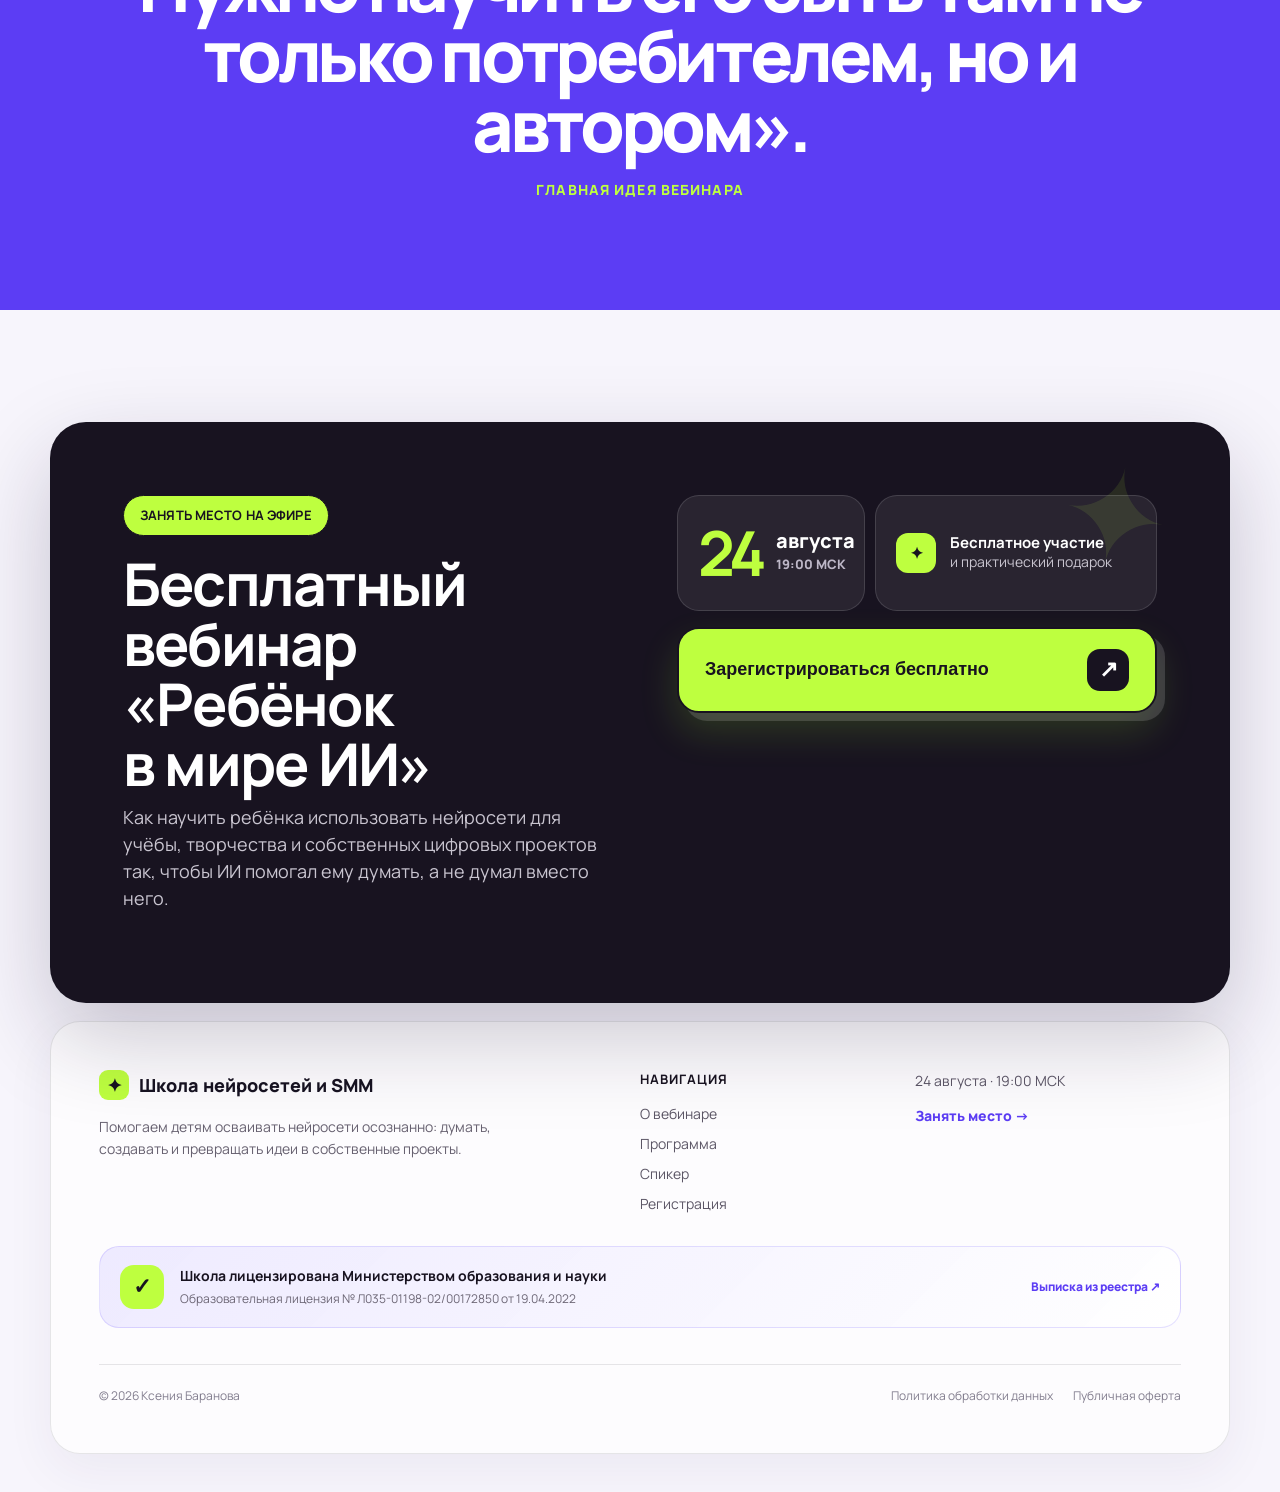
==== commit c1218d68: "Change webinar date to August 24" ====
--- a/index.html
+++ b/index.html
@@ -533,7 +533,7 @@
   <section class="hero">
     <div class="container hero-grid">
       <div>
-        <div class="eyebrow">Бесплатный вебинар для родителей детей и подростков · 20 августа · 19:00 МСК</div>
+        <div class="eyebrow">Бесплатный вебинар для родителей детей и подростков · 24 августа · 19:00 МСК</div>
         <h1>Ребёнок в мире ИИ</h1>
         <div class="hero-title-small">
           Ваш ребёнок уже пользуется нейросетями? Вопрос — будут ли они помогать ему думать или начнут думать вместо него?
@@ -549,7 +549,7 @@
 
         <div class="trust">
           <div class="trust-item">
-            <strong>20 августа</strong>
+            <strong>24 августа</strong>
             19:00 МСК
           </div>
           <div class="trust-item">
@@ -645,7 +645,7 @@
       <div class="good-news">
         <div class="good-news-label">ХОРОШАЯ НОВОСТЬ</div>
         <p class="lead" style="margin: 0 auto;">
-          Нейросети могут не заменять мышление ребёнка, а усиливать его. Именно эту модель мы покажем на вебинаре 20 августа.
+          Нейросети могут не заменять мышление ребёнка, а усиливать его. Именно эту модель мы покажем на вебинаре 24 августа.
         </p>
 
         <div class="section-cta section-cta-in-card">
@@ -899,7 +899,7 @@
         <div class="footer-cta-side">
           <div class="footer-cta-facts">
             <div class="footer-cta-date">
-              <strong>20</strong>
+              <strong>24</strong>
               <span>августа<br><small>19:00 МСК</small></span>
             </div>
             <div class="footer-cta-gift">
@@ -930,7 +930,7 @@
           </nav>
 
           <div class="site-footer-next">
-            <span>20 августа · 19:00 МСК</span>
+            <span>24 августа · 19:00 МСК</span>
             <a href="#register">Занять место →</a>
           </div>
         </div>
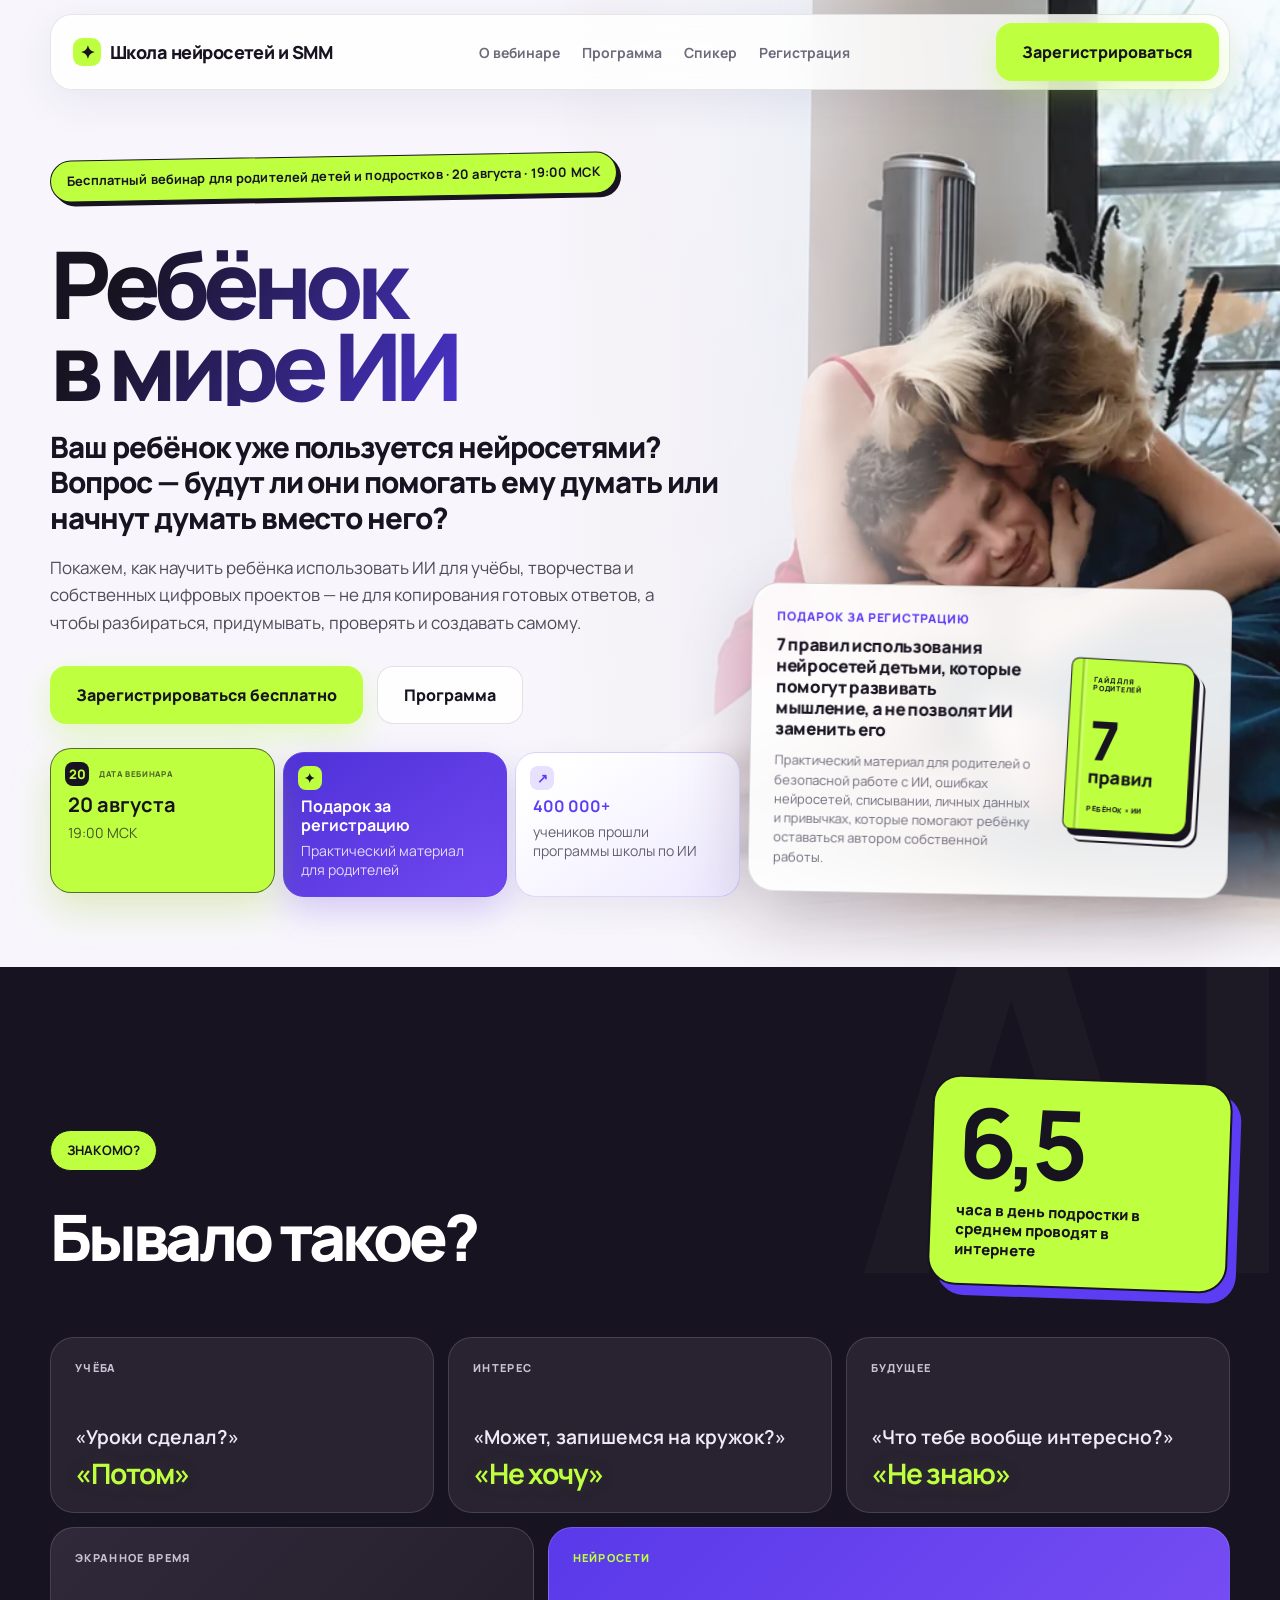
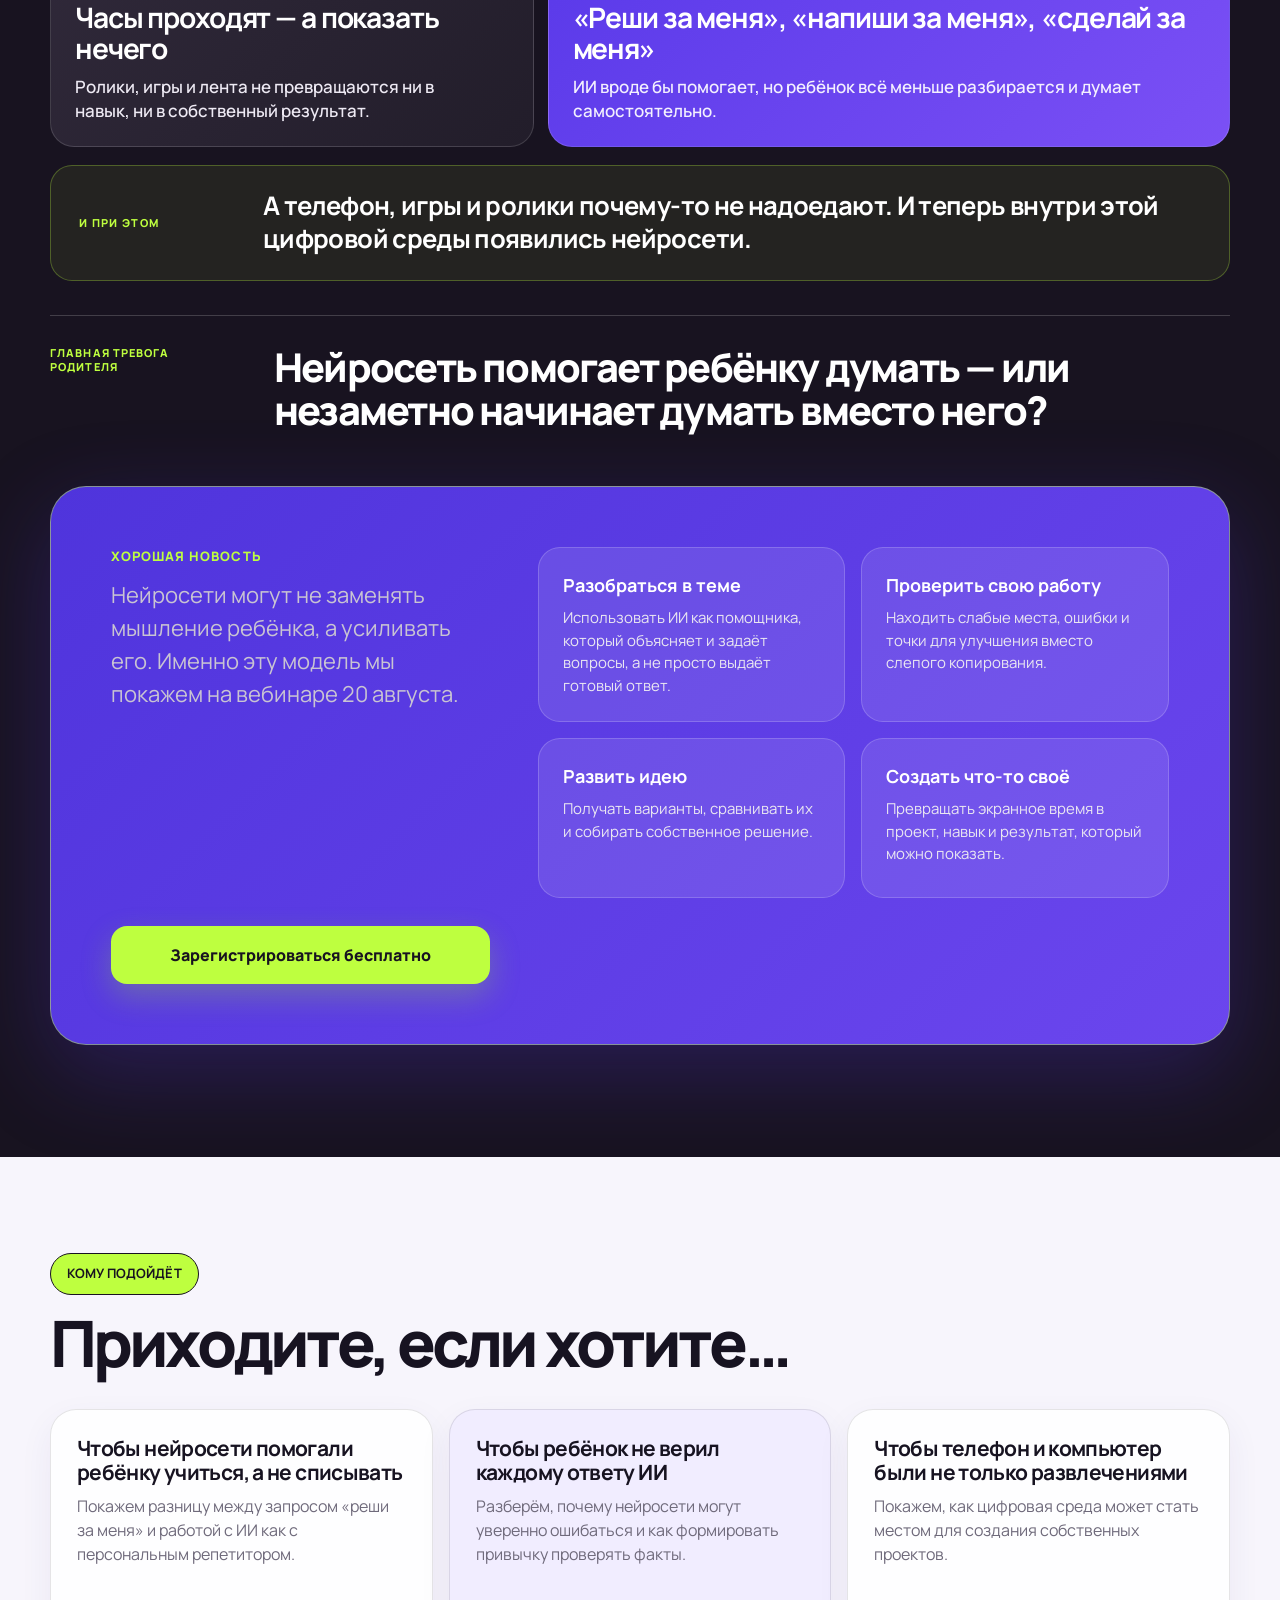
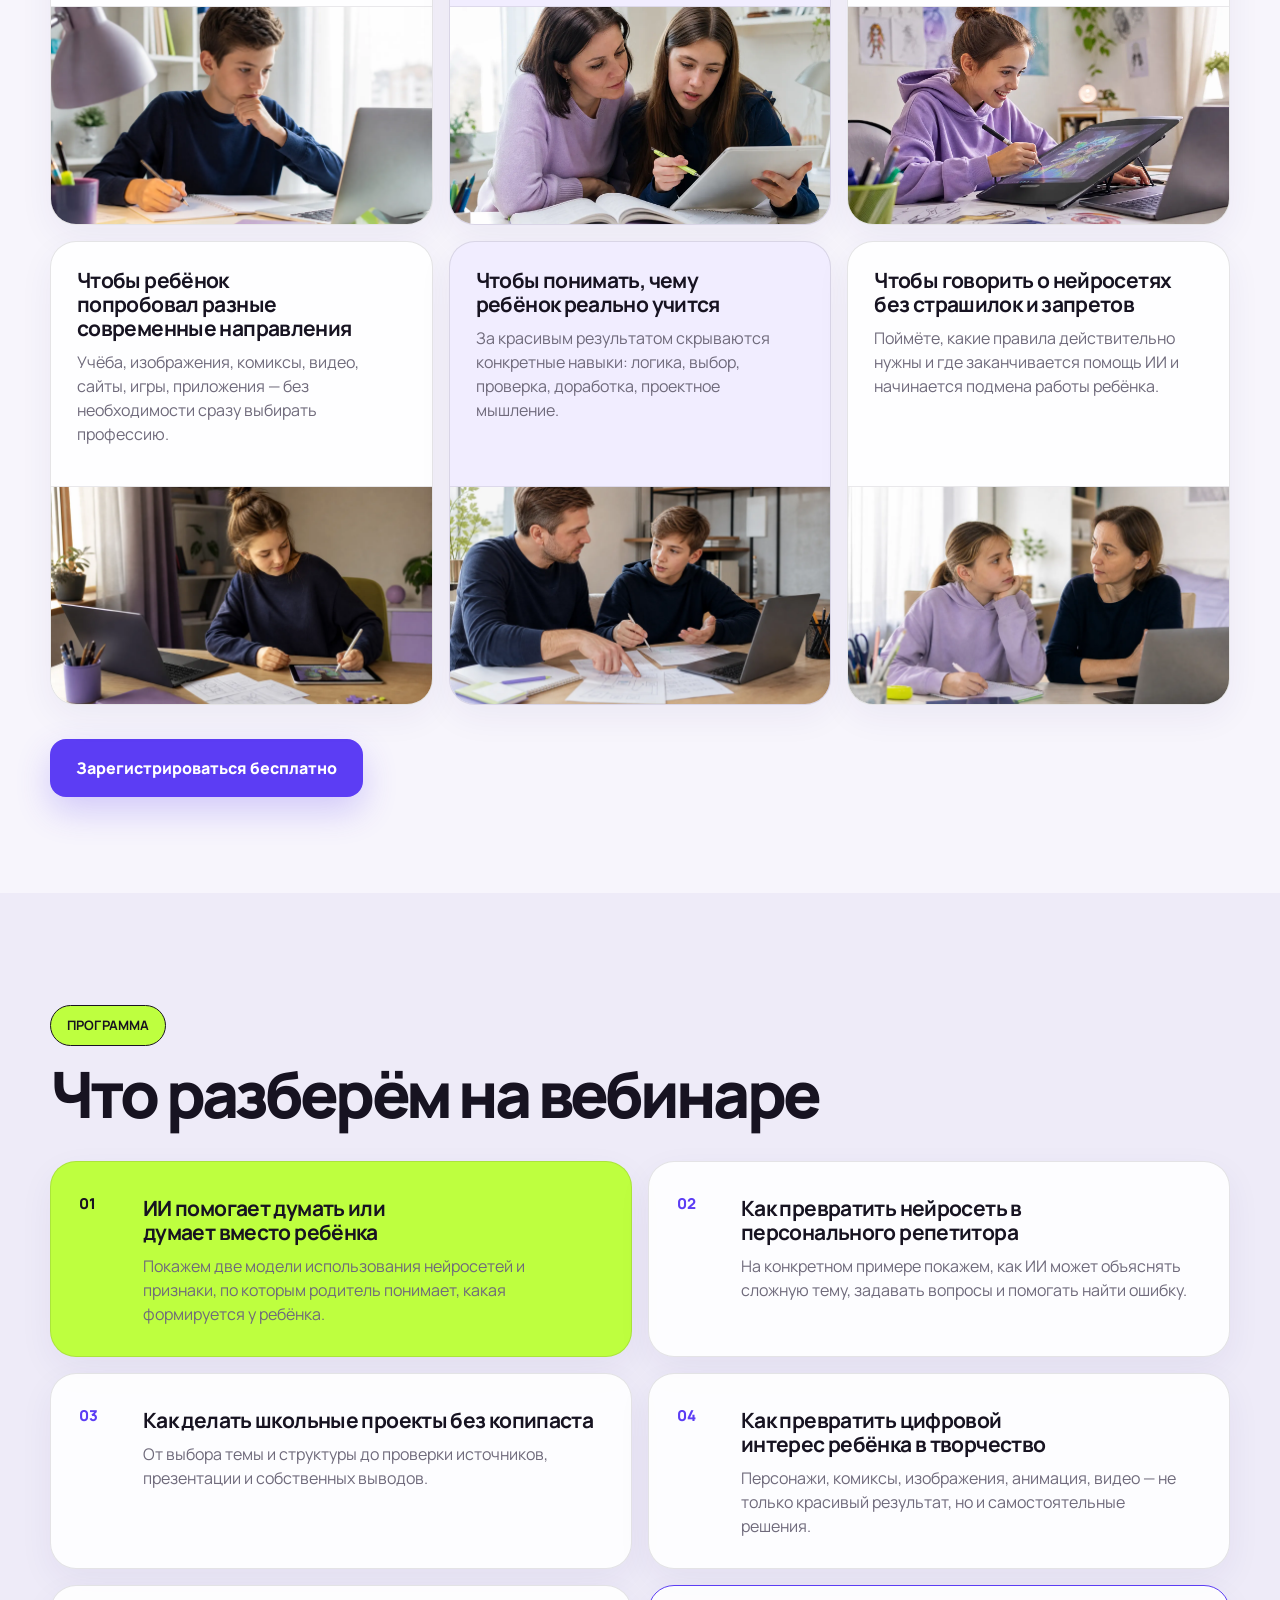
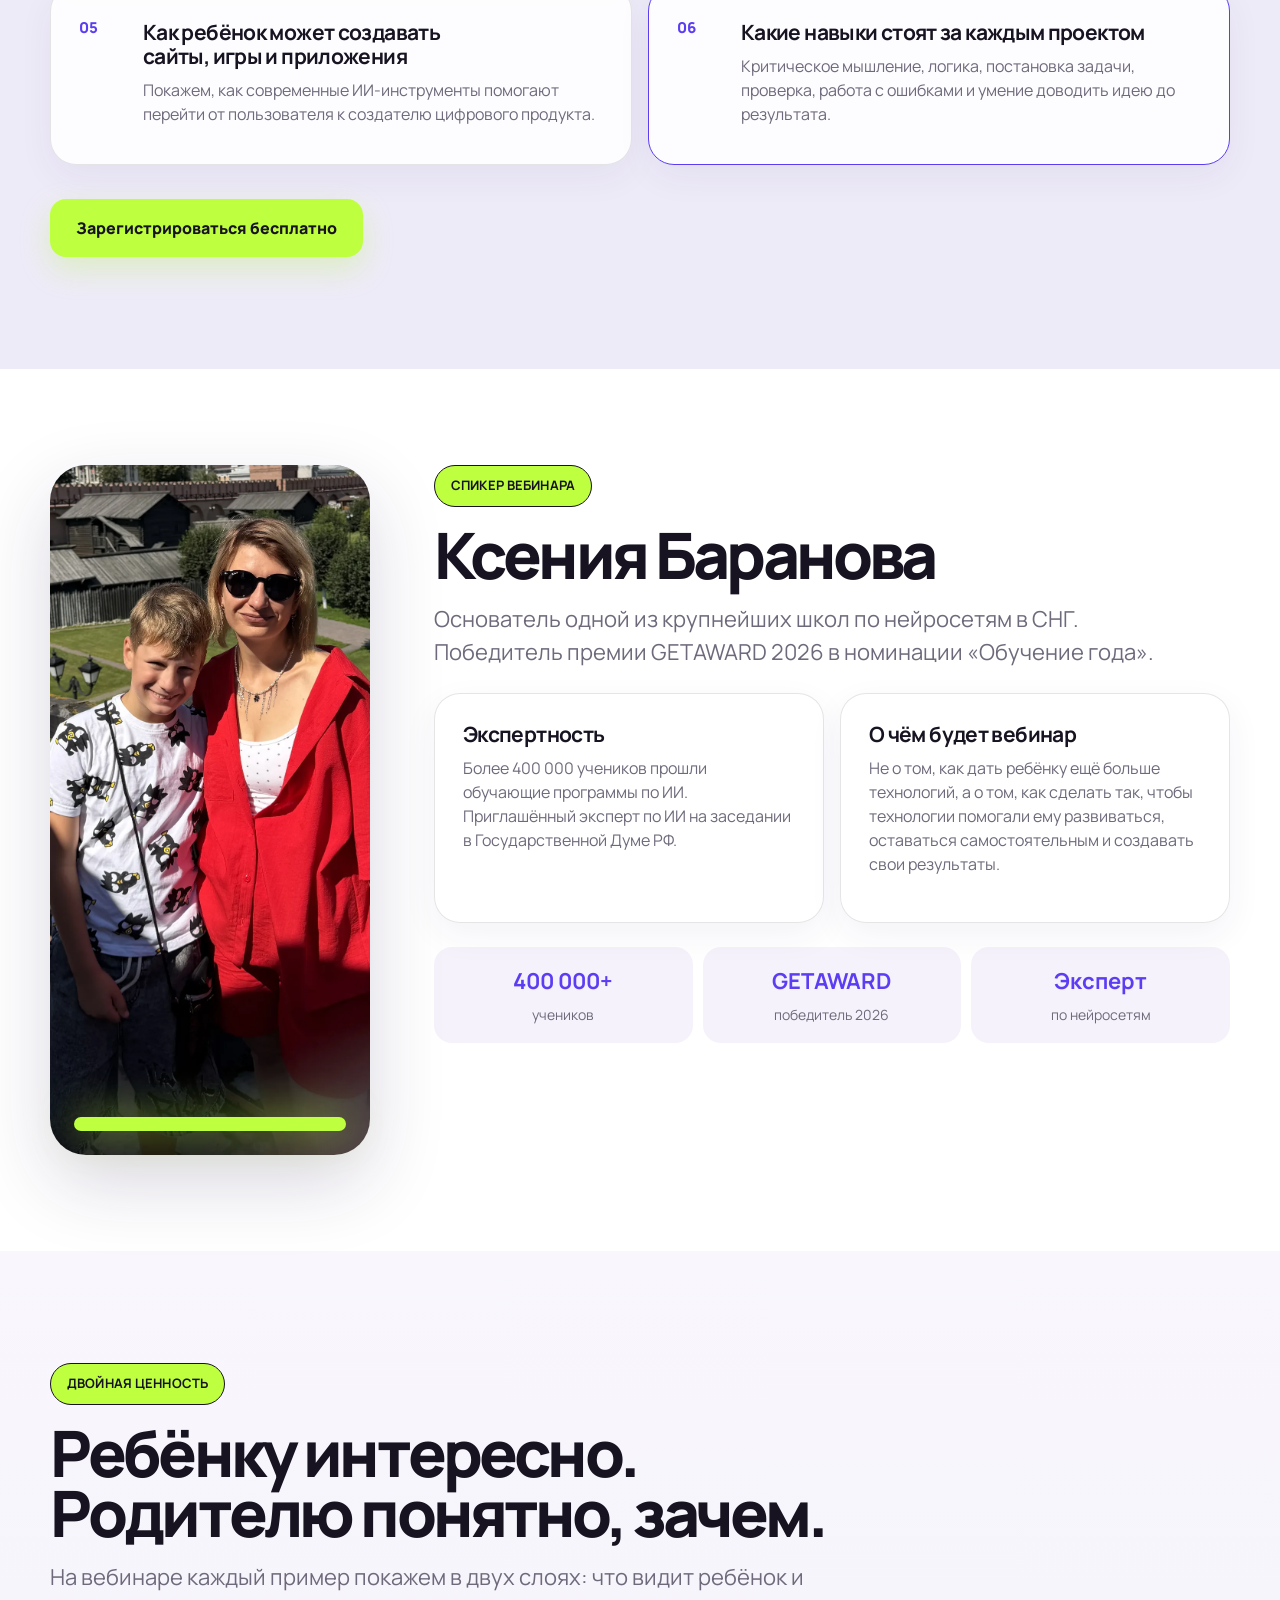
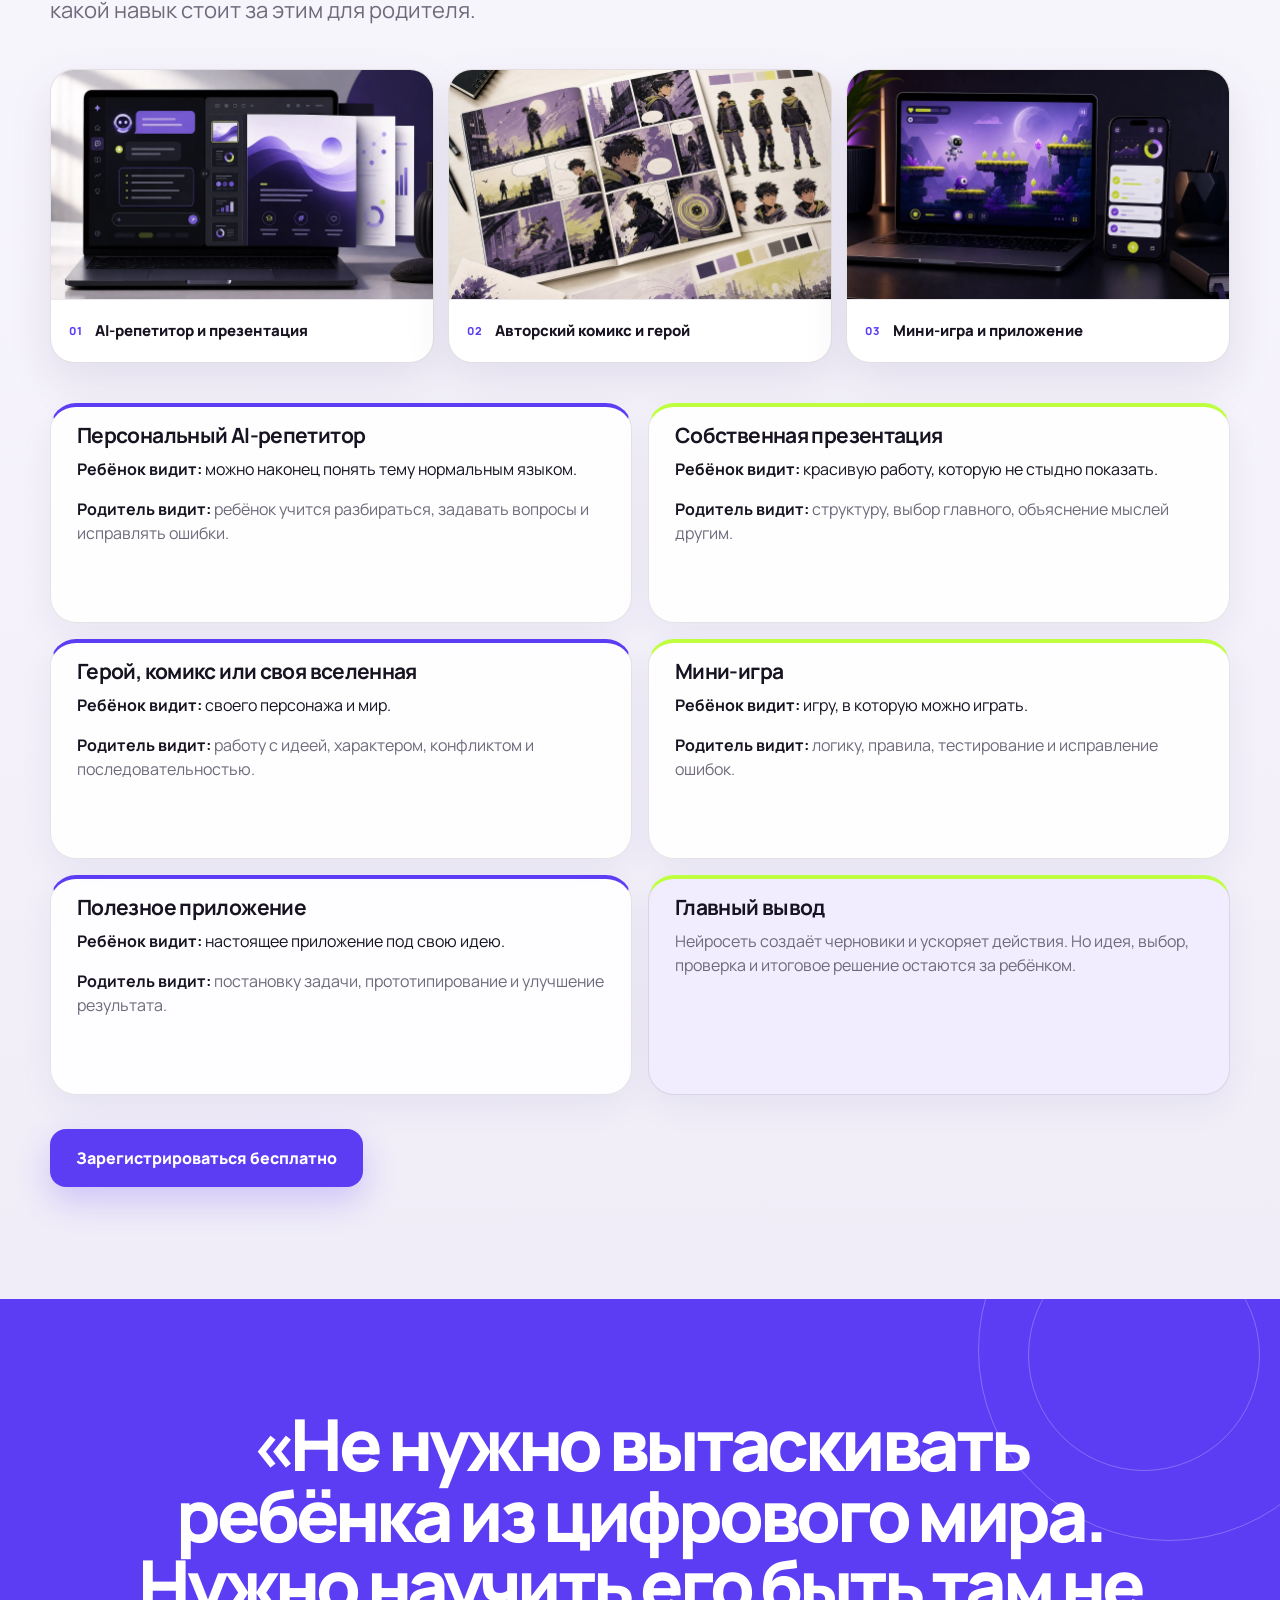
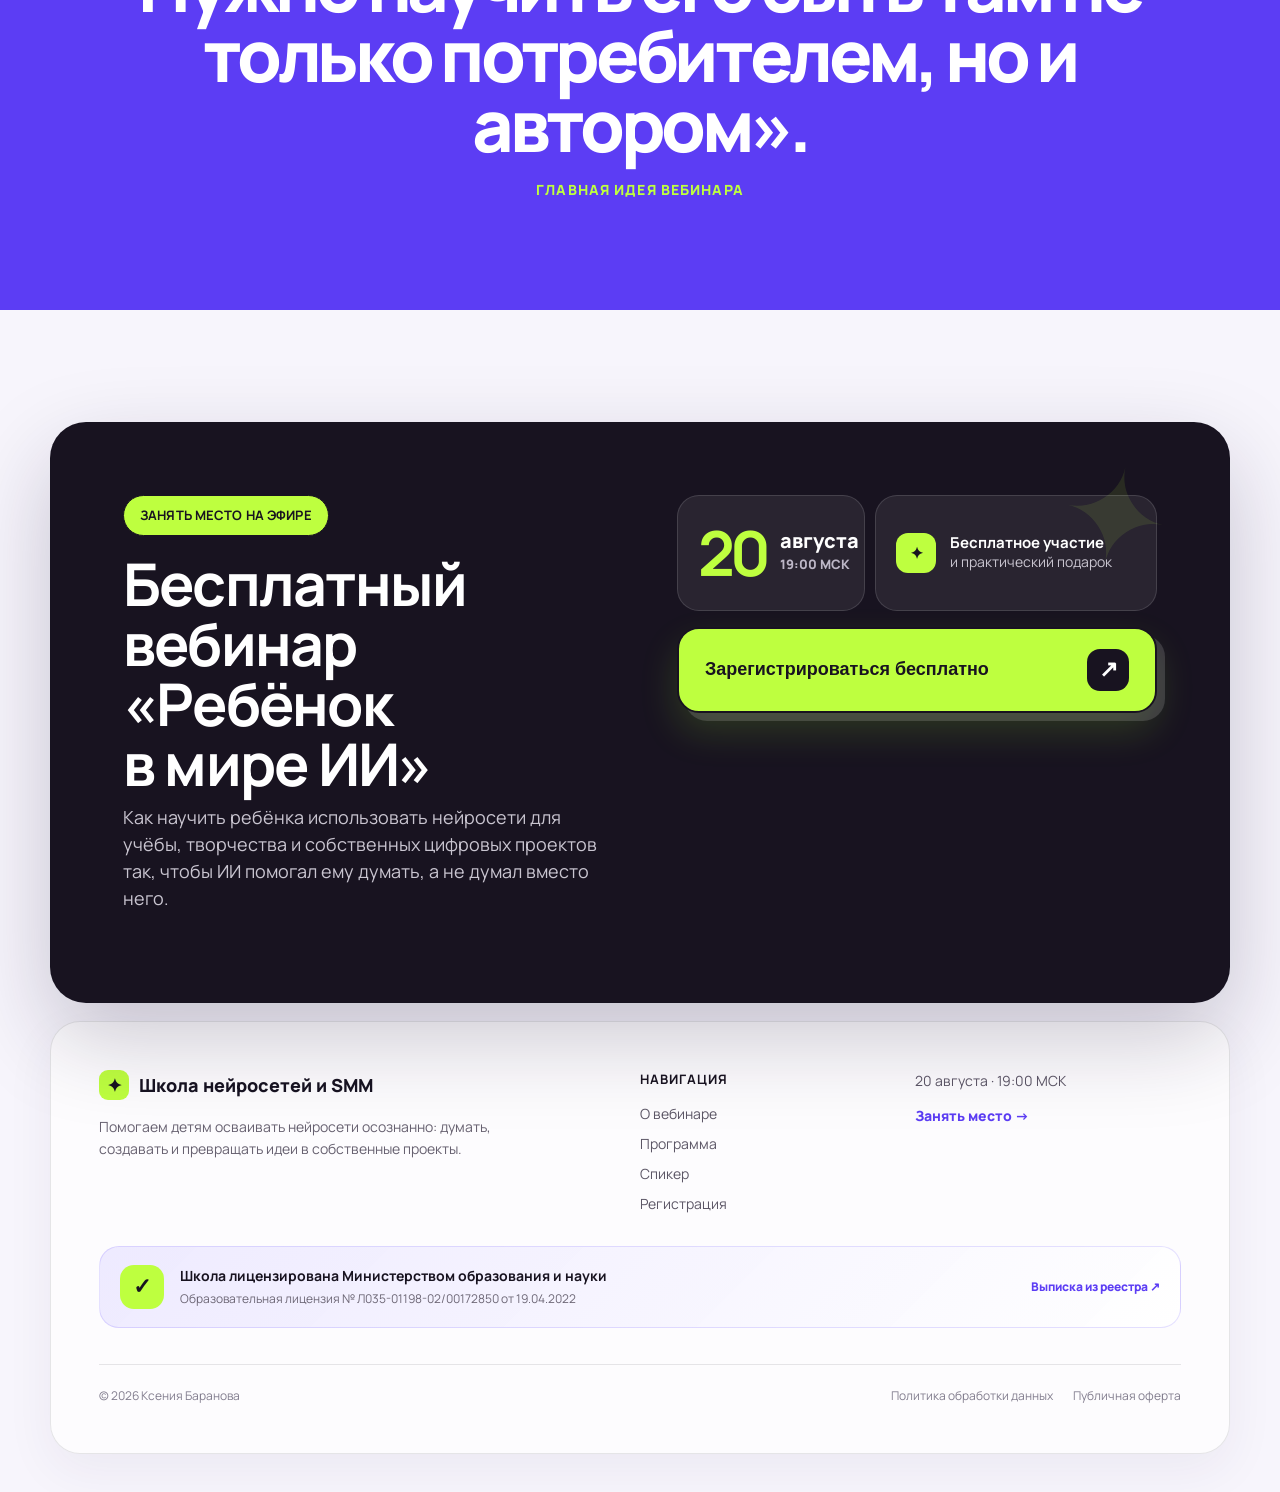
==== commit 13bc54f3: "Update published landing date to August 20" ====
--- a/index.html
+++ b/index.html
@@ -533,7 +533,7 @@
   <section class="hero">
     <div class="container hero-grid">
       <div>
-        <div class="eyebrow">Бесплатный вебинар для родителей детей и подростков · 24 августа · 19:00 МСК</div>
+        <div class="eyebrow">Бесплатный вебинар для родителей детей и подростков · 20 августа · 19:00 МСК</div>
         <h1>Ребёнок в мире ИИ</h1>
         <div class="hero-title-small">
           Ваш ребёнок уже пользуется нейросетями? Вопрос — будут ли они помогать ему думать или начнут думать вместо него?
@@ -549,7 +549,7 @@
 
         <div class="trust">
           <div class="trust-item">
-            <strong>24 августа</strong>
+            <strong>20 августа</strong>
             19:00 МСК
           </div>
           <div class="trust-item">
@@ -645,7 +645,7 @@
       <div class="good-news">
         <div class="good-news-label">ХОРОШАЯ НОВОСТЬ</div>
         <p class="lead" style="margin: 0 auto;">
-          Нейросети могут не заменять мышление ребёнка, а усиливать его. Именно эту модель мы покажем на вебинаре 24 августа.
+          Нейросети могут не заменять мышление ребёнка, а усиливать его. Именно эту модель мы покажем на вебинаре 20 августа.
         </p>
 
         <div class="section-cta section-cta-in-card">
@@ -899,7 +899,7 @@
         <div class="footer-cta-side">
           <div class="footer-cta-facts">
             <div class="footer-cta-date">
-              <strong>24</strong>
+              <strong>20</strong>
               <span>августа<br><small>19:00 МСК</small></span>
             </div>
             <div class="footer-cta-gift">
@@ -930,7 +930,7 @@
           </nav>
 
           <div class="site-footer-next">
-            <span>24 августа · 19:00 МСК</span>
+            <span>20 августа · 19:00 МСК</span>
             <a href="#register">Занять место →</a>
           </div>
         </div>
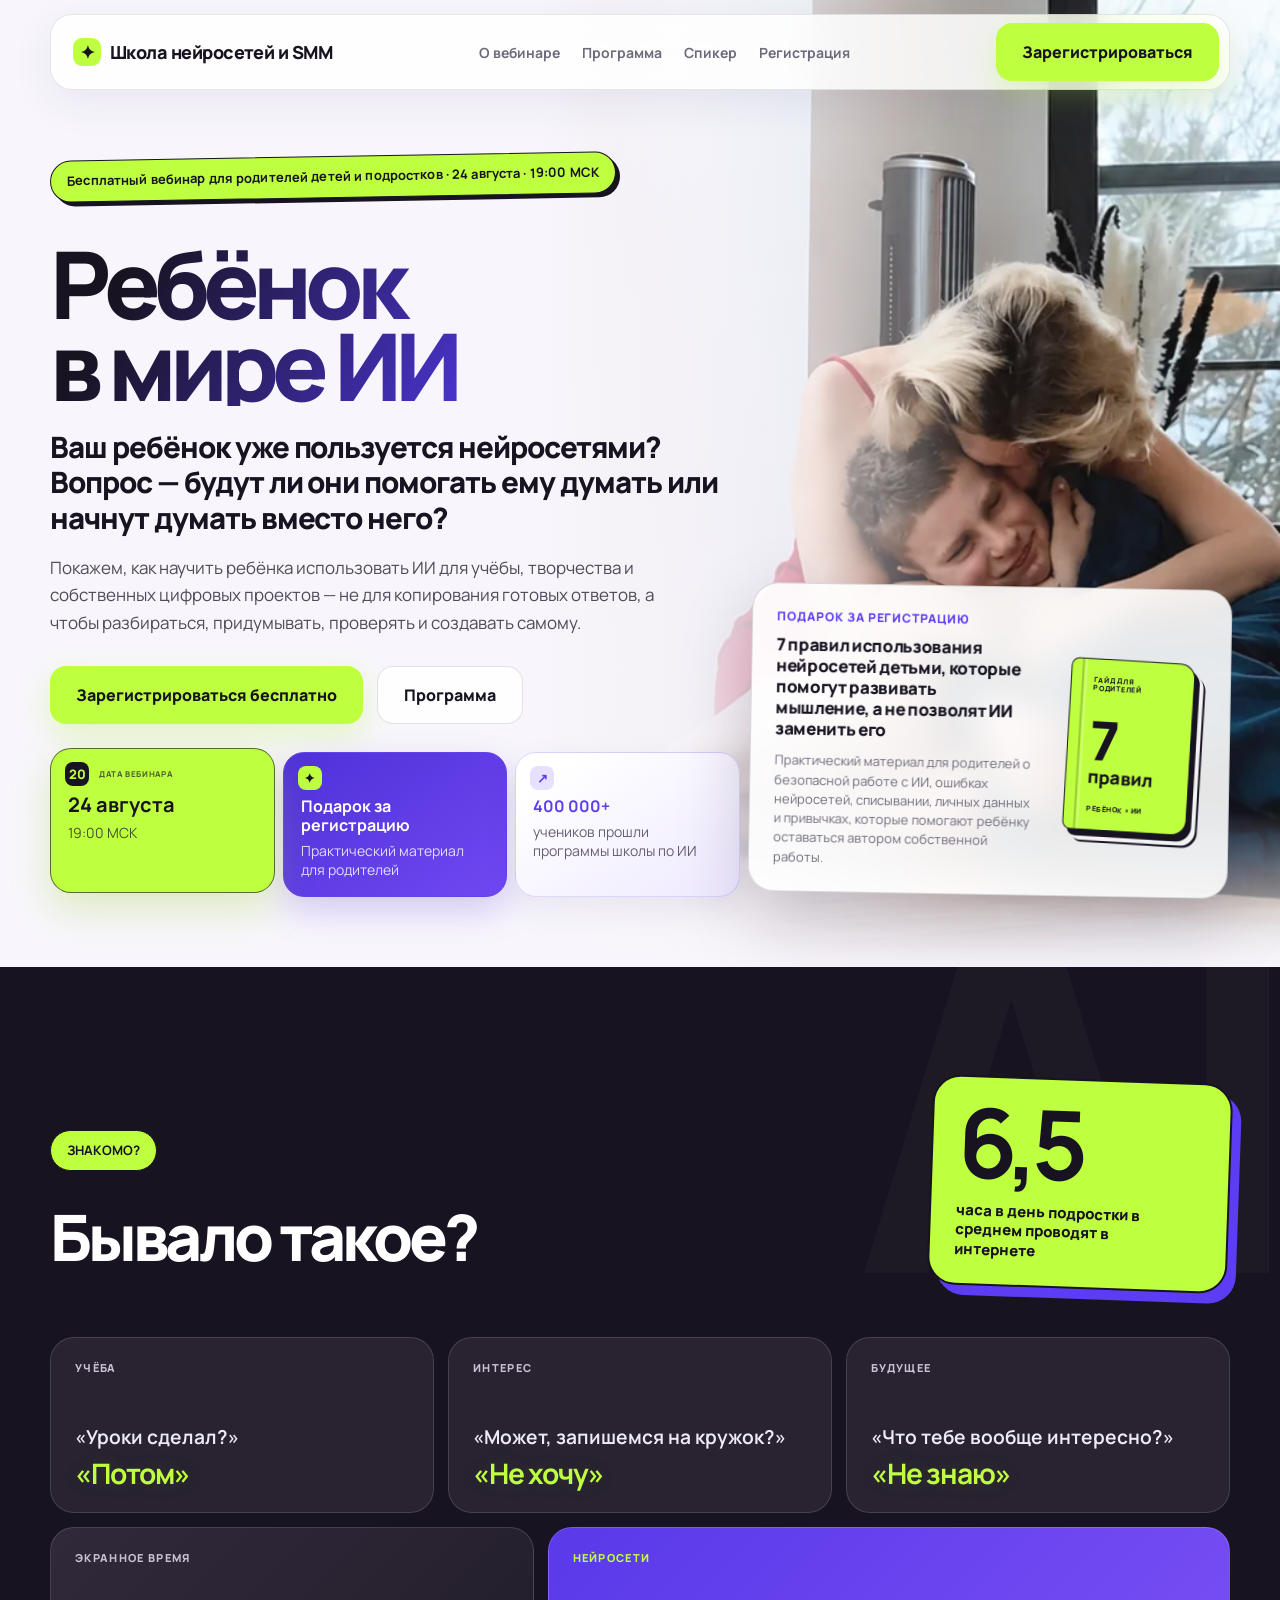
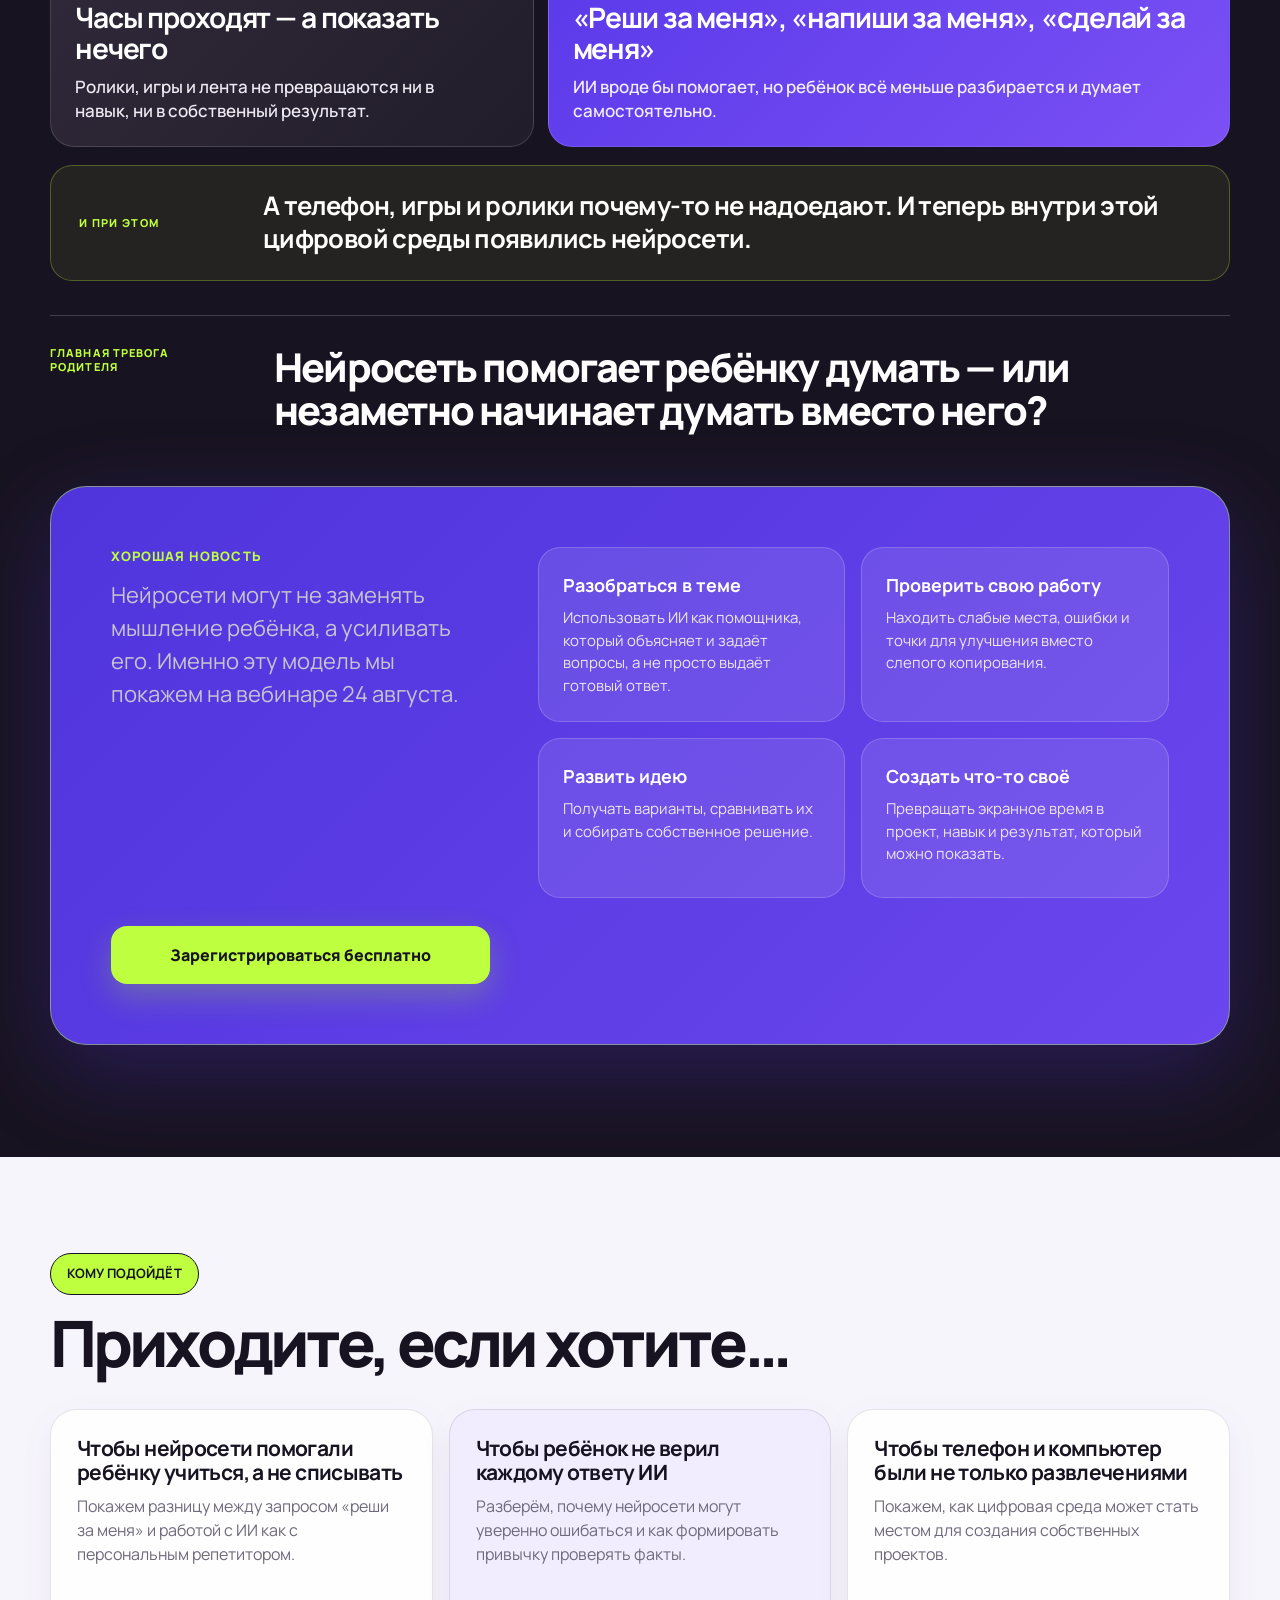
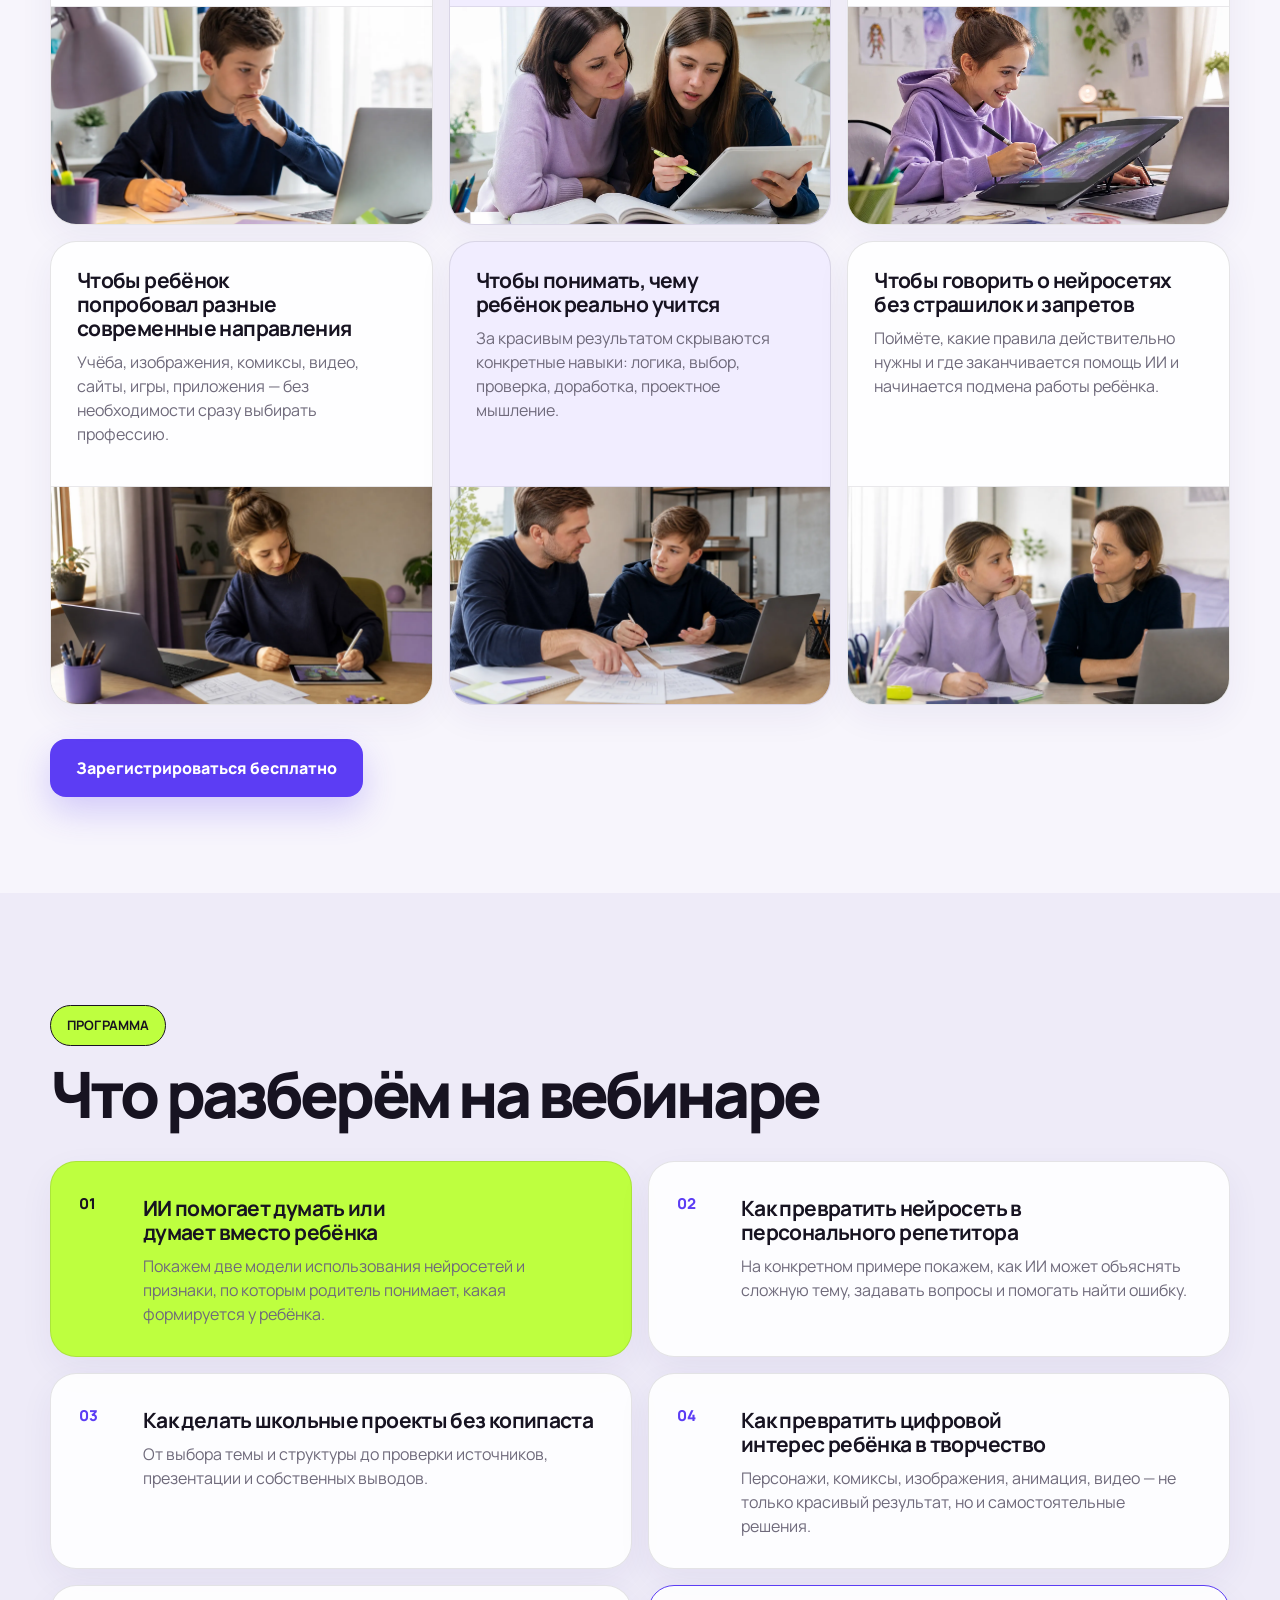
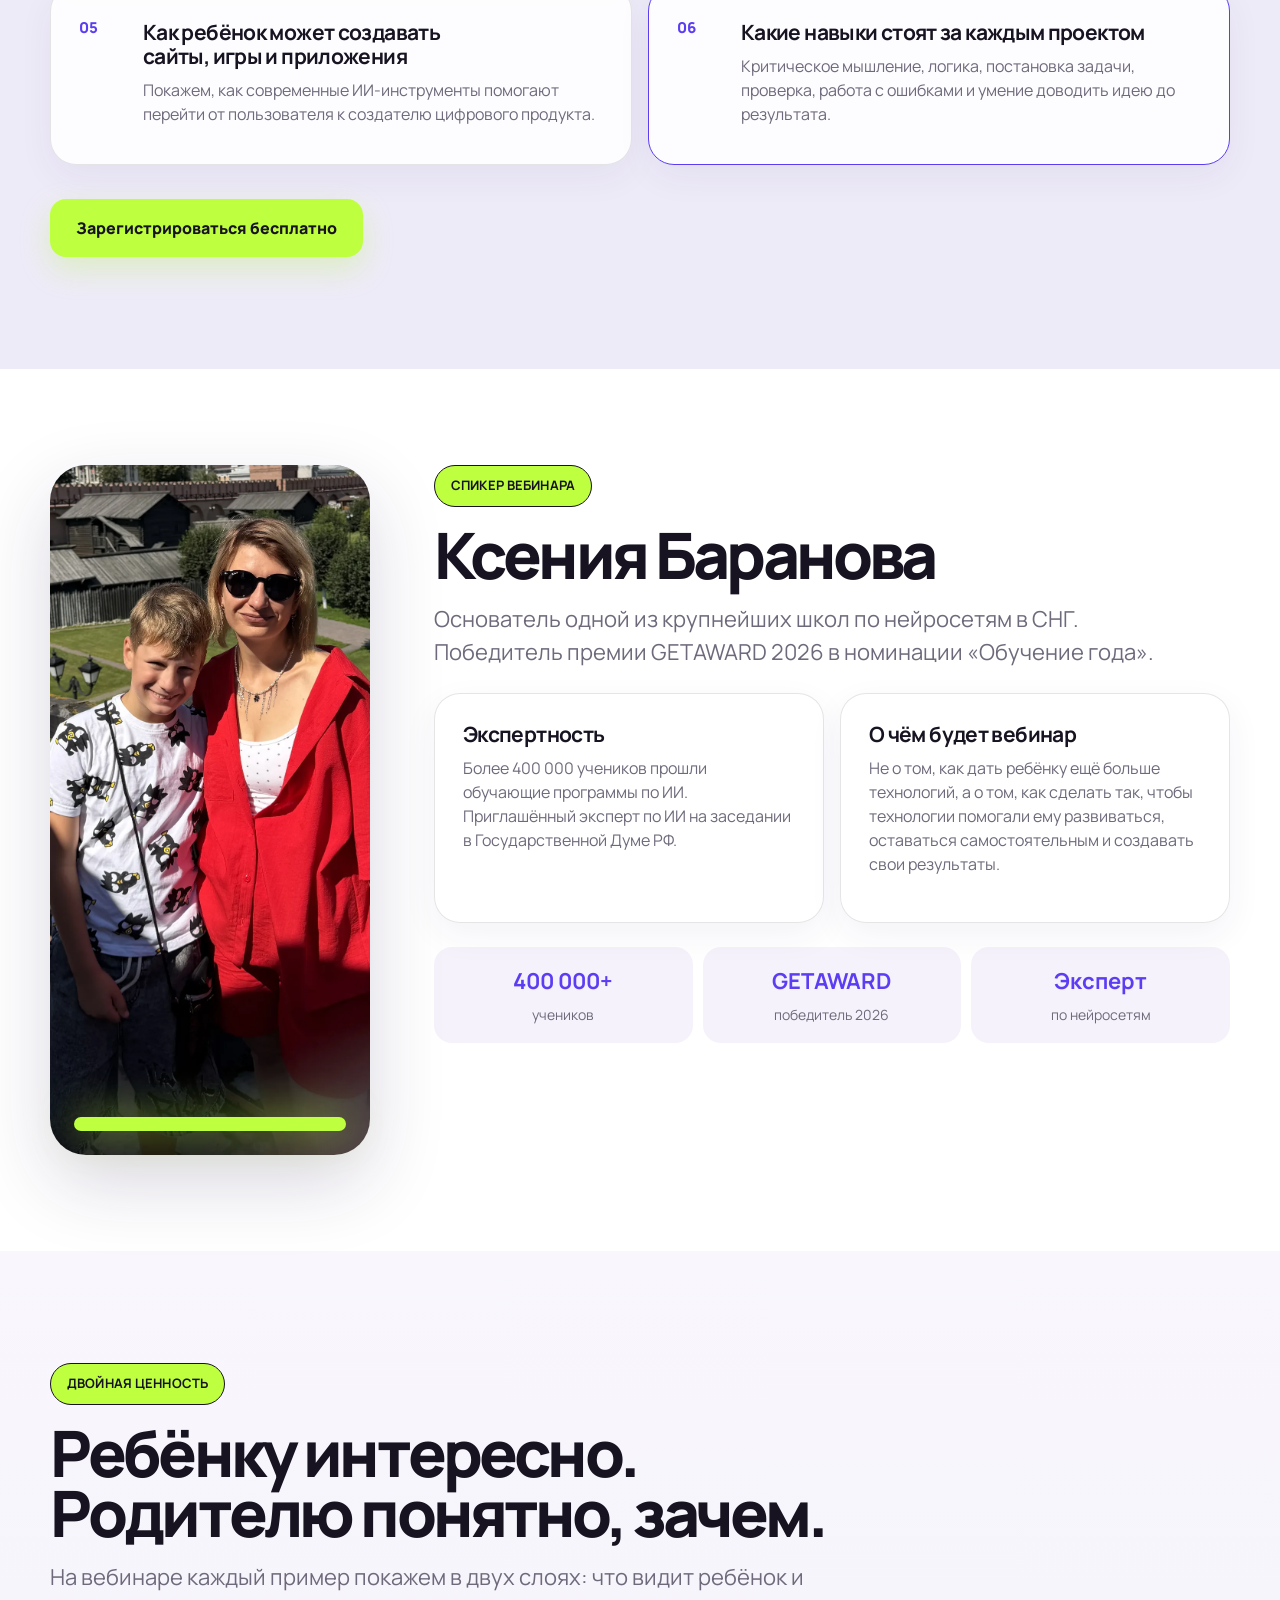
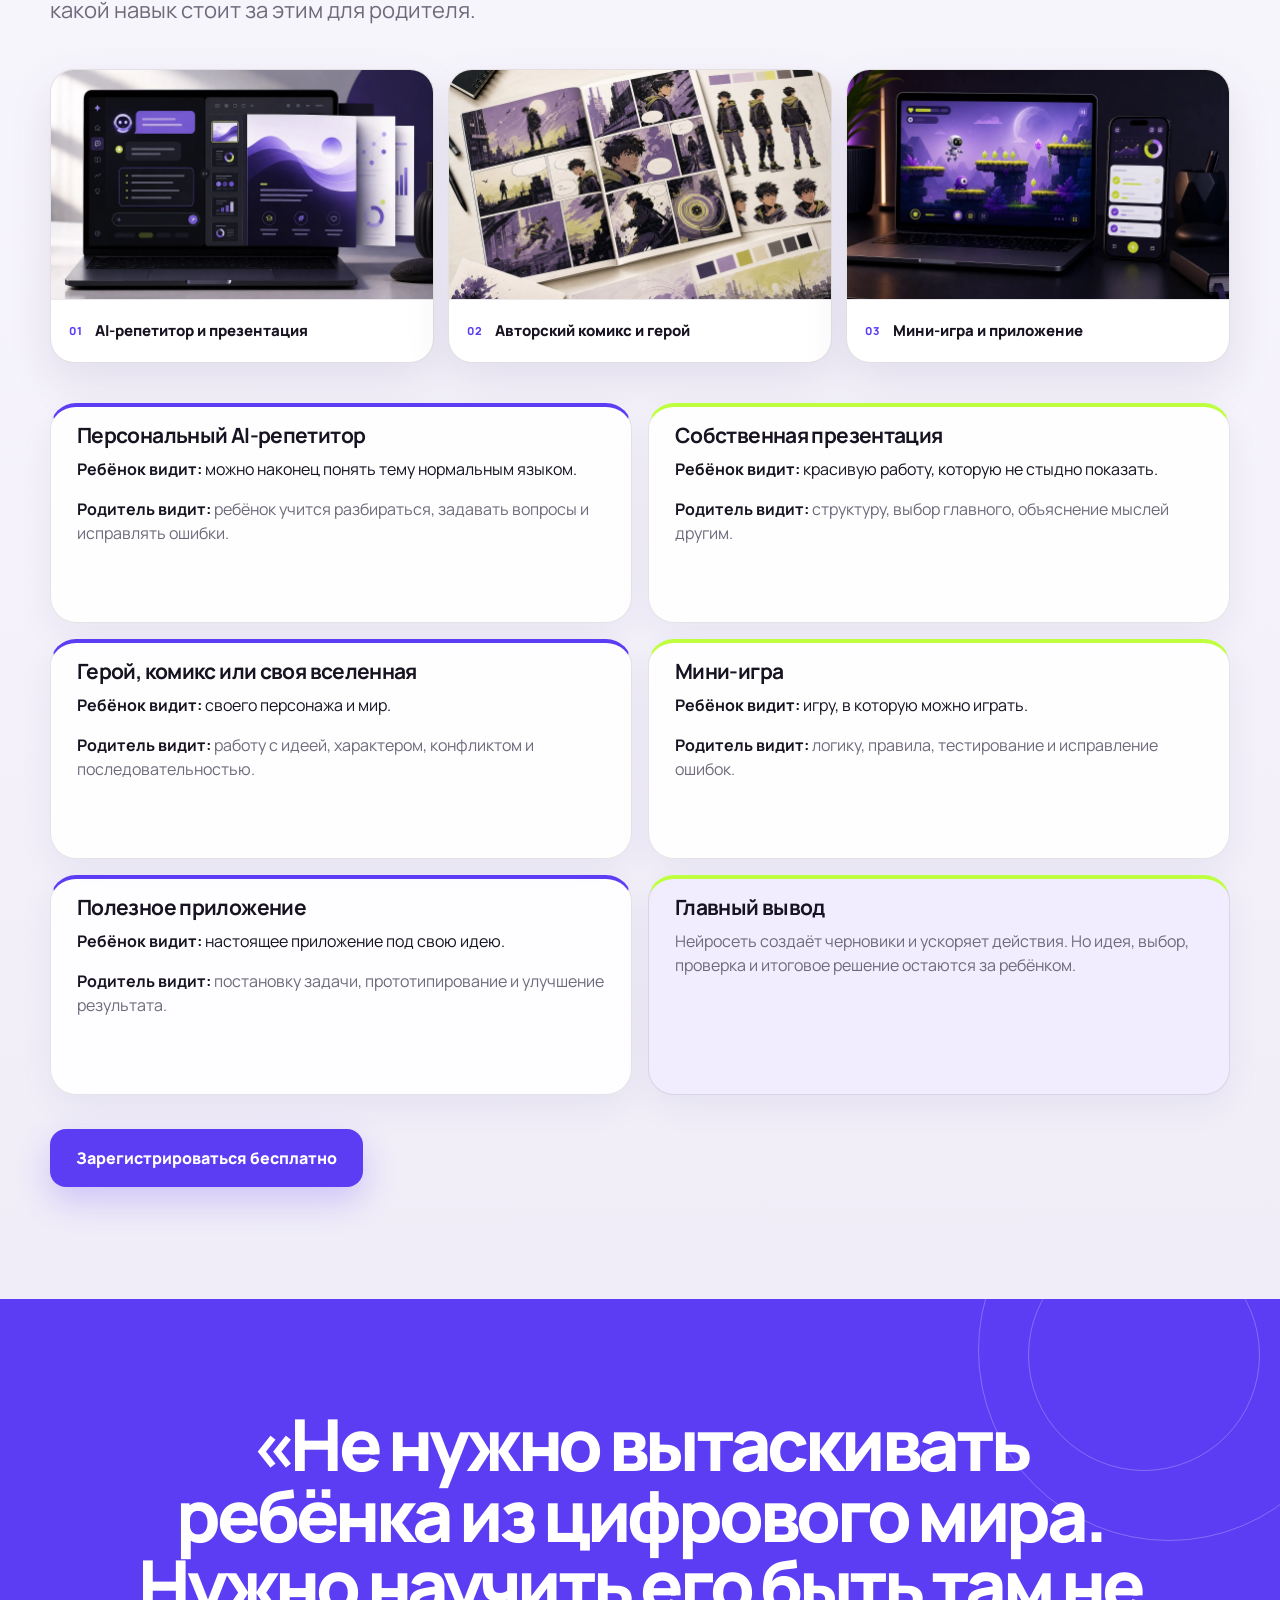
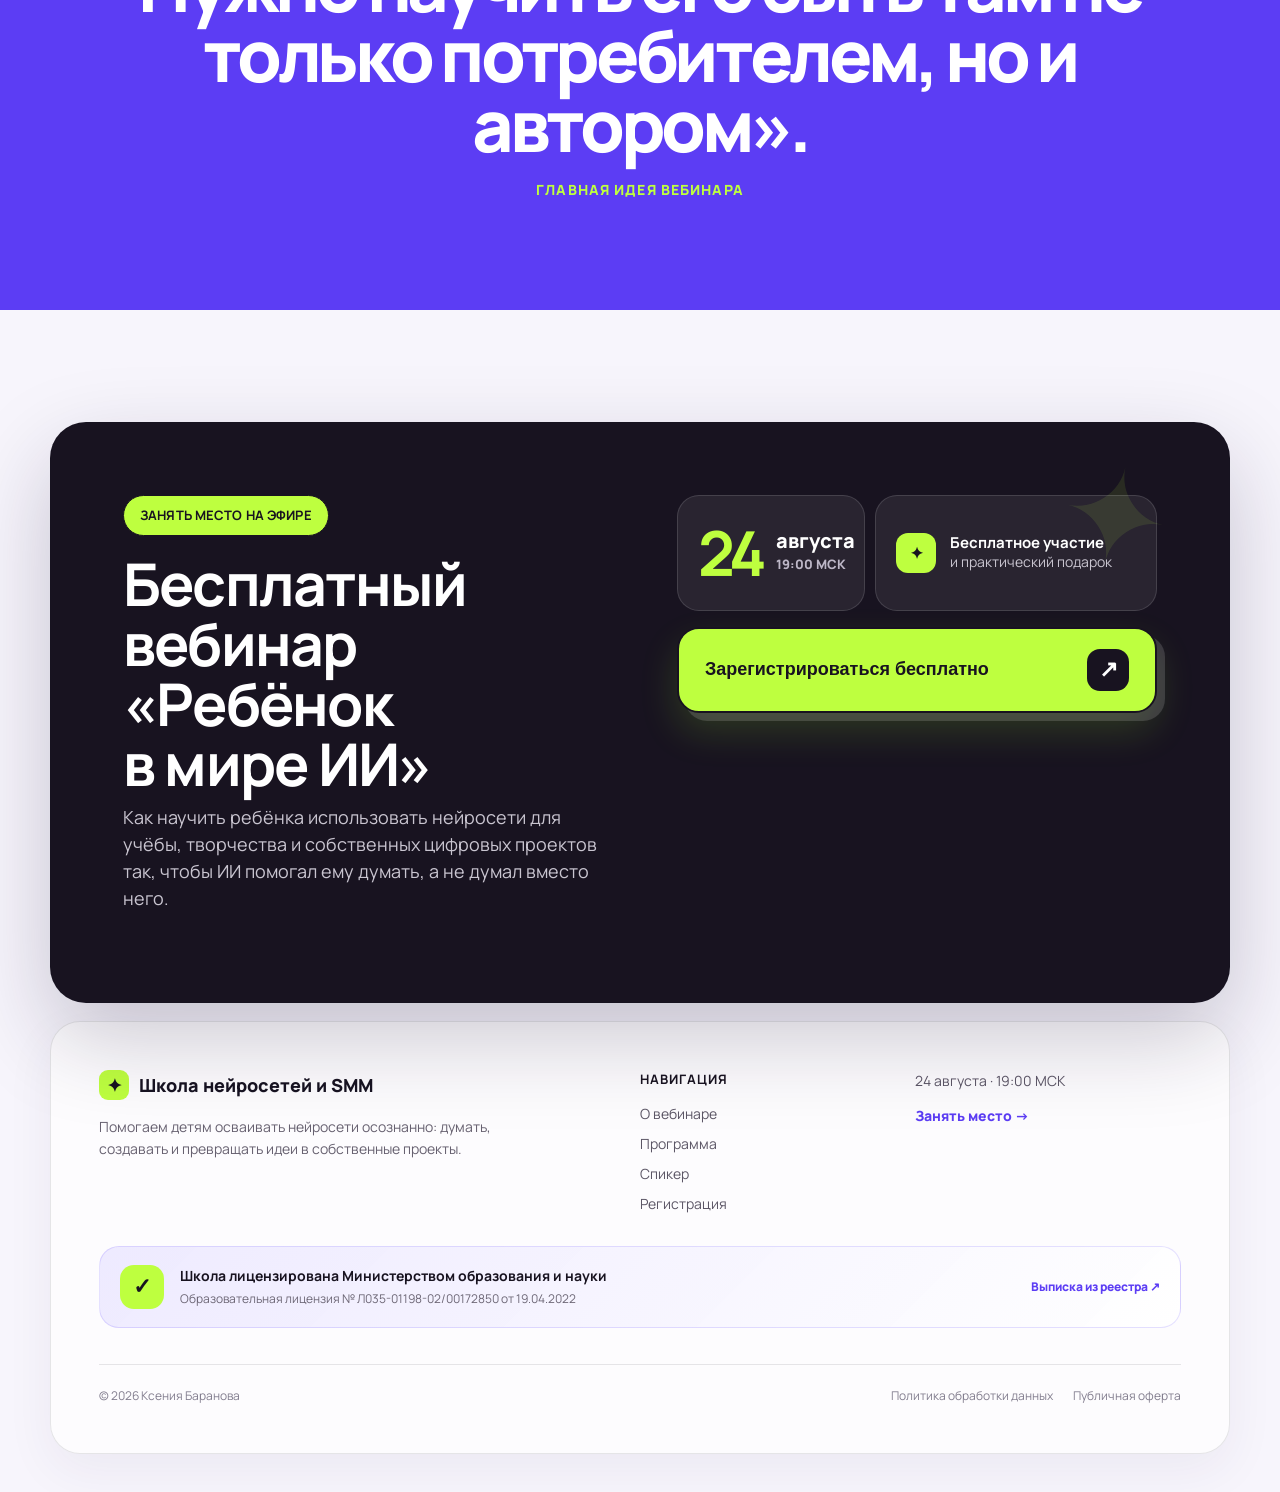
==== commit 5dbd803c: "Change webinar date to August 24" ====
--- a/index.html
+++ b/index.html
@@ -533,7 +533,7 @@
   <section class="hero">
     <div class="container hero-grid">
       <div>
-        <div class="eyebrow">Бесплатный вебинар для родителей детей и подростков · 20 августа · 19:00 МСК</div>
+        <div class="eyebrow">Бесплатный вебинар для родителей детей и подростков · 24 августа · 19:00 МСК</div>
         <h1>Ребёнок в мире ИИ</h1>
         <div class="hero-title-small">
           Ваш ребёнок уже пользуется нейросетями? Вопрос — будут ли они помогать ему думать или начнут думать вместо него?
@@ -549,7 +549,7 @@
 
         <div class="trust">
           <div class="trust-item">
-            <strong>20 августа</strong>
+            <strong>24 августа</strong>
             19:00 МСК
           </div>
           <div class="trust-item">
@@ -645,7 +645,7 @@
       <div class="good-news">
         <div class="good-news-label">ХОРОШАЯ НОВОСТЬ</div>
         <p class="lead" style="margin: 0 auto;">
-          Нейросети могут не заменять мышление ребёнка, а усиливать его. Именно эту модель мы покажем на вебинаре 20 августа.
+          Нейросети могут не заменять мышление ребёнка, а усиливать его. Именно эту модель мы покажем на вебинаре 24 августа.
         </p>
 
         <div class="section-cta section-cta-in-card">
@@ -899,7 +899,7 @@
         <div class="footer-cta-side">
           <div class="footer-cta-facts">
             <div class="footer-cta-date">
-              <strong>20</strong>
+              <strong>24</strong>
               <span>августа<br><small>19:00 МСК</small></span>
             </div>
             <div class="footer-cta-gift">
@@ -930,7 +930,7 @@
           </nav>
 
           <div class="site-footer-next">
-            <span>20 августа · 19:00 МСК</span>
+            <span>24 августа · 19:00 МСК</span>
             <a href="#register">Занять место →</a>
           </div>
         </div>
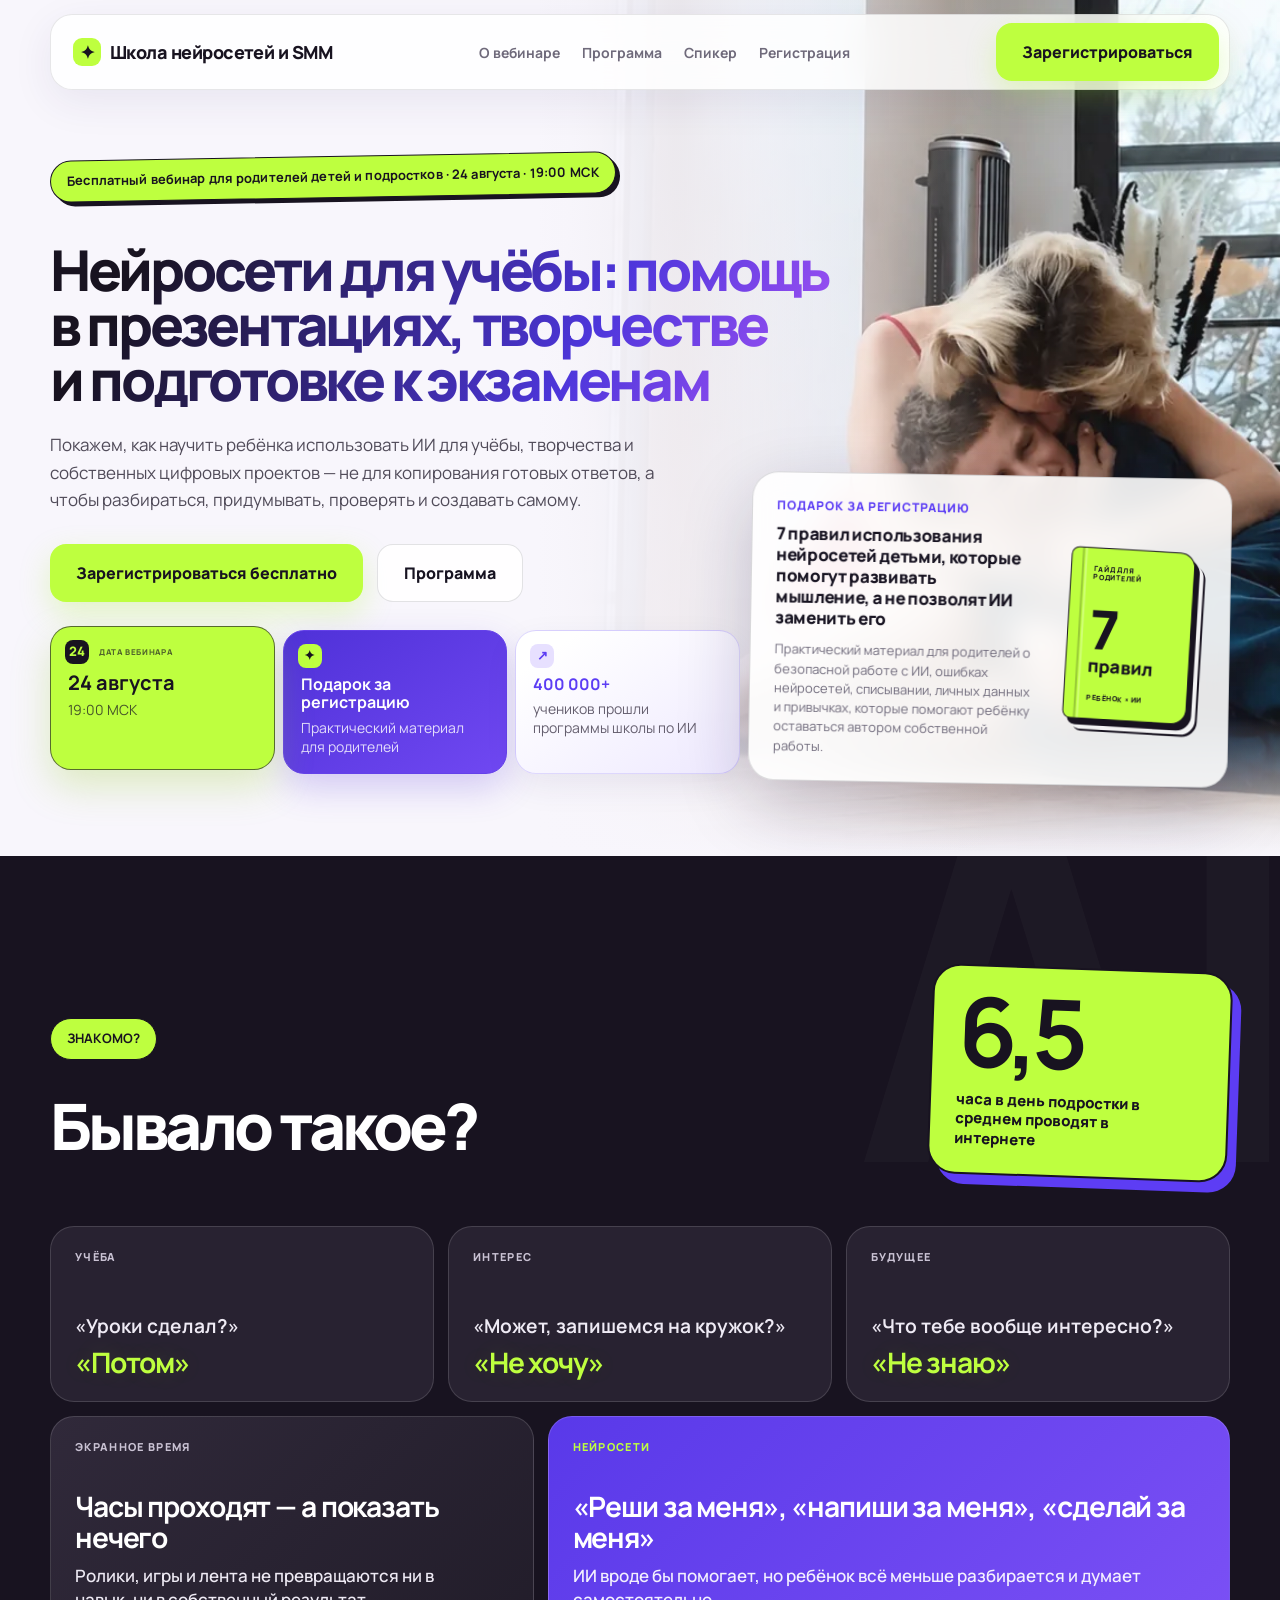
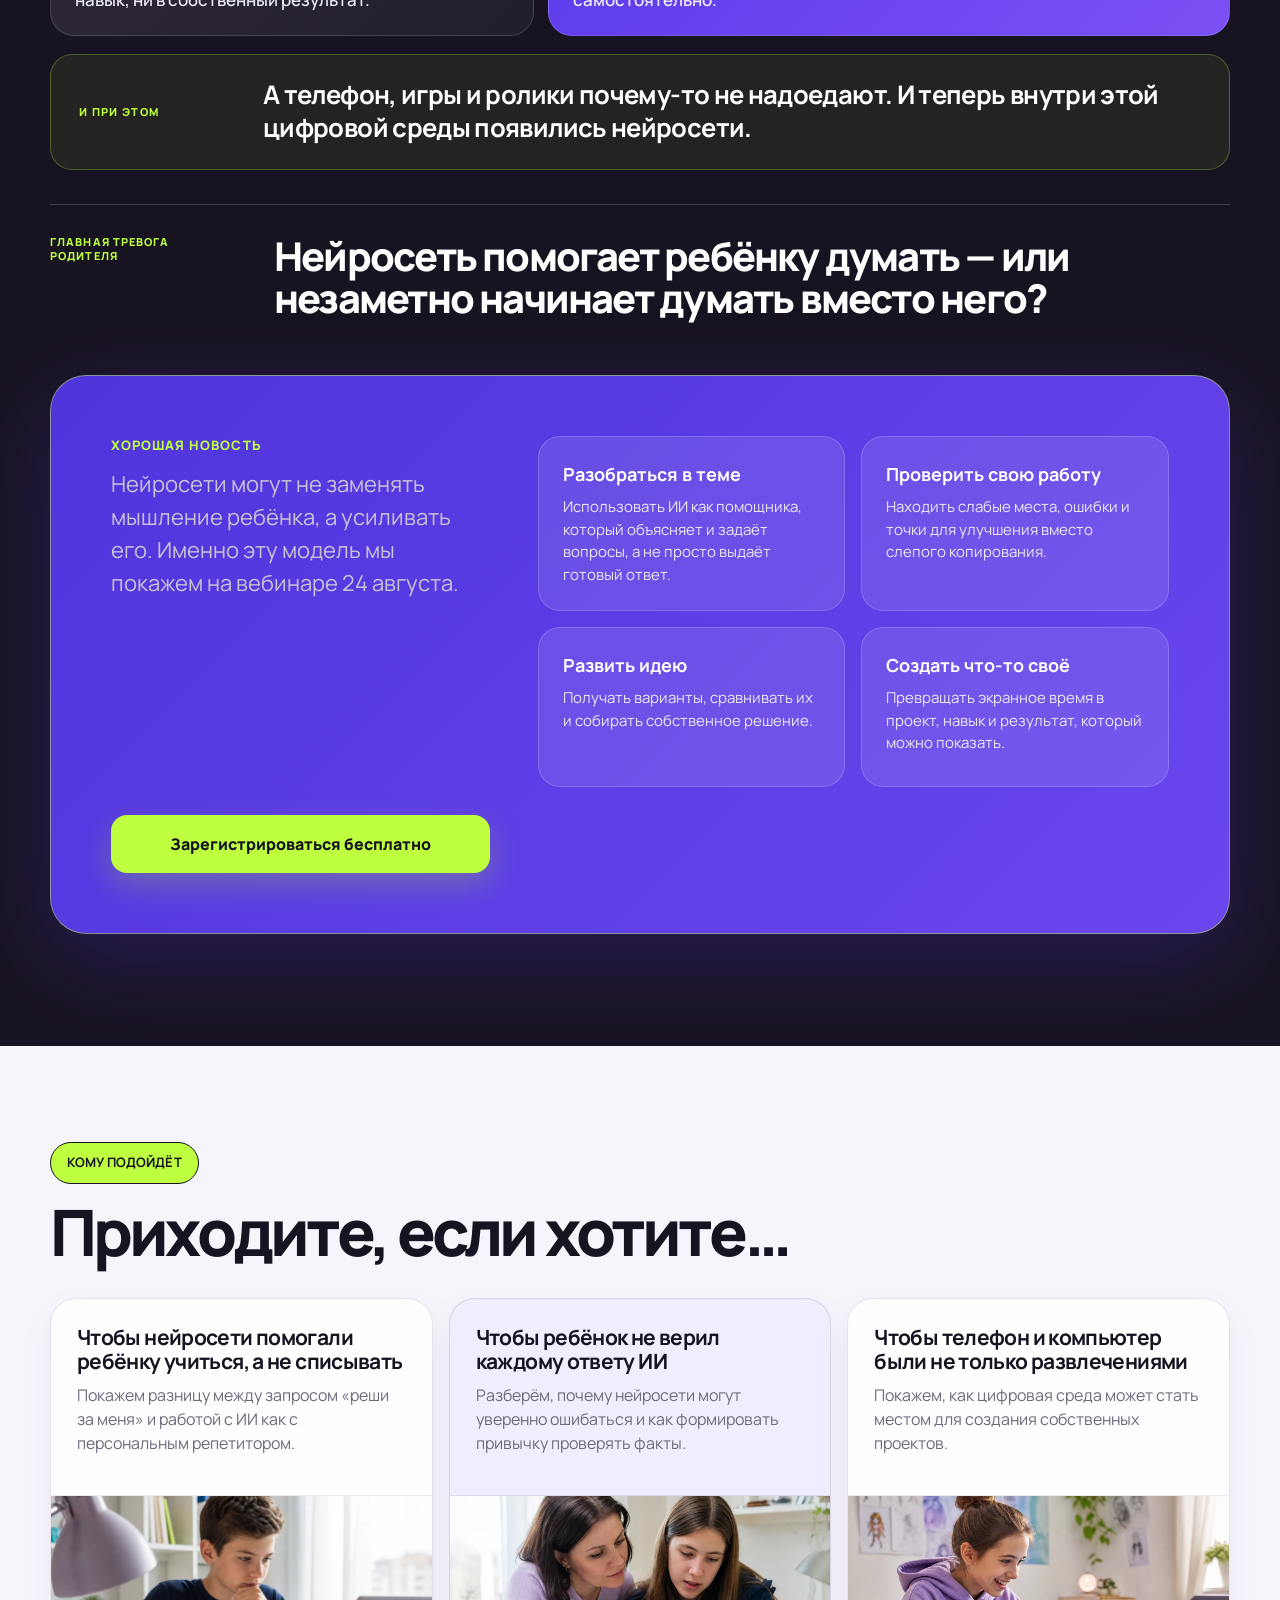
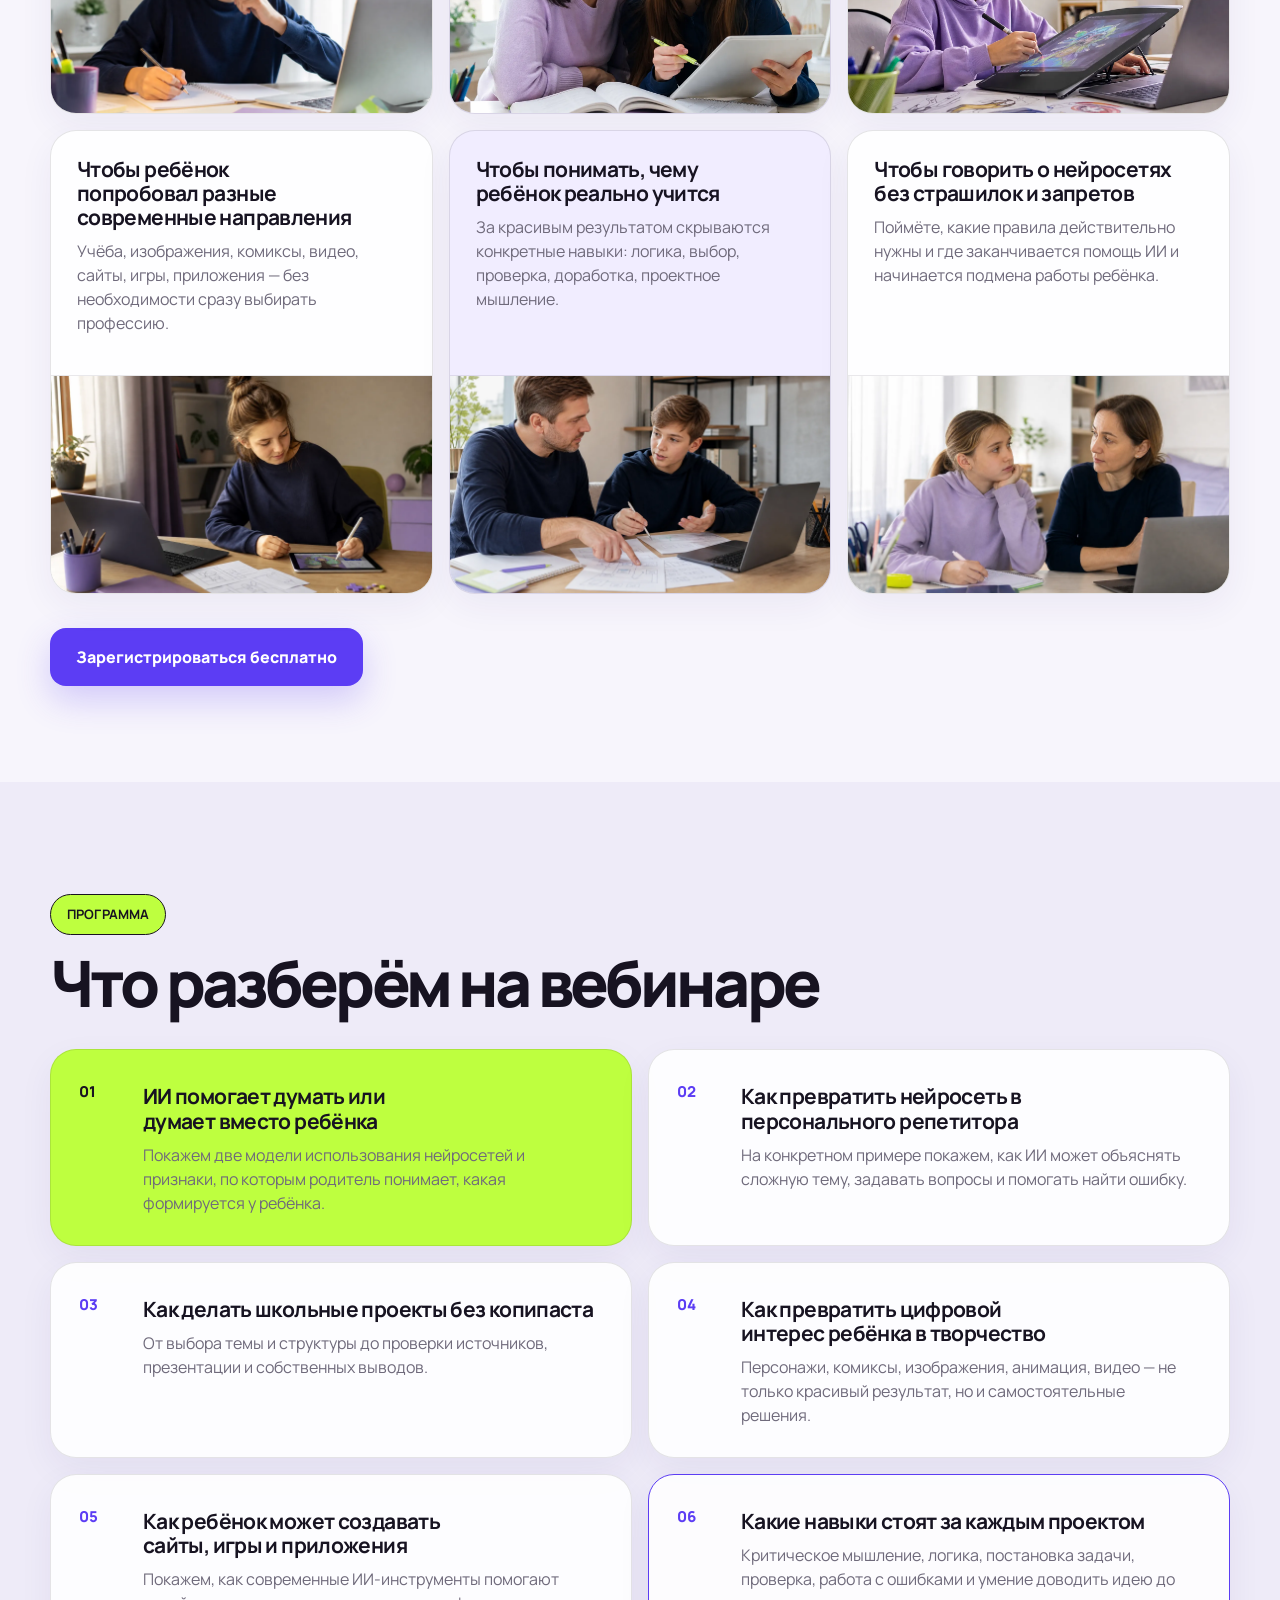
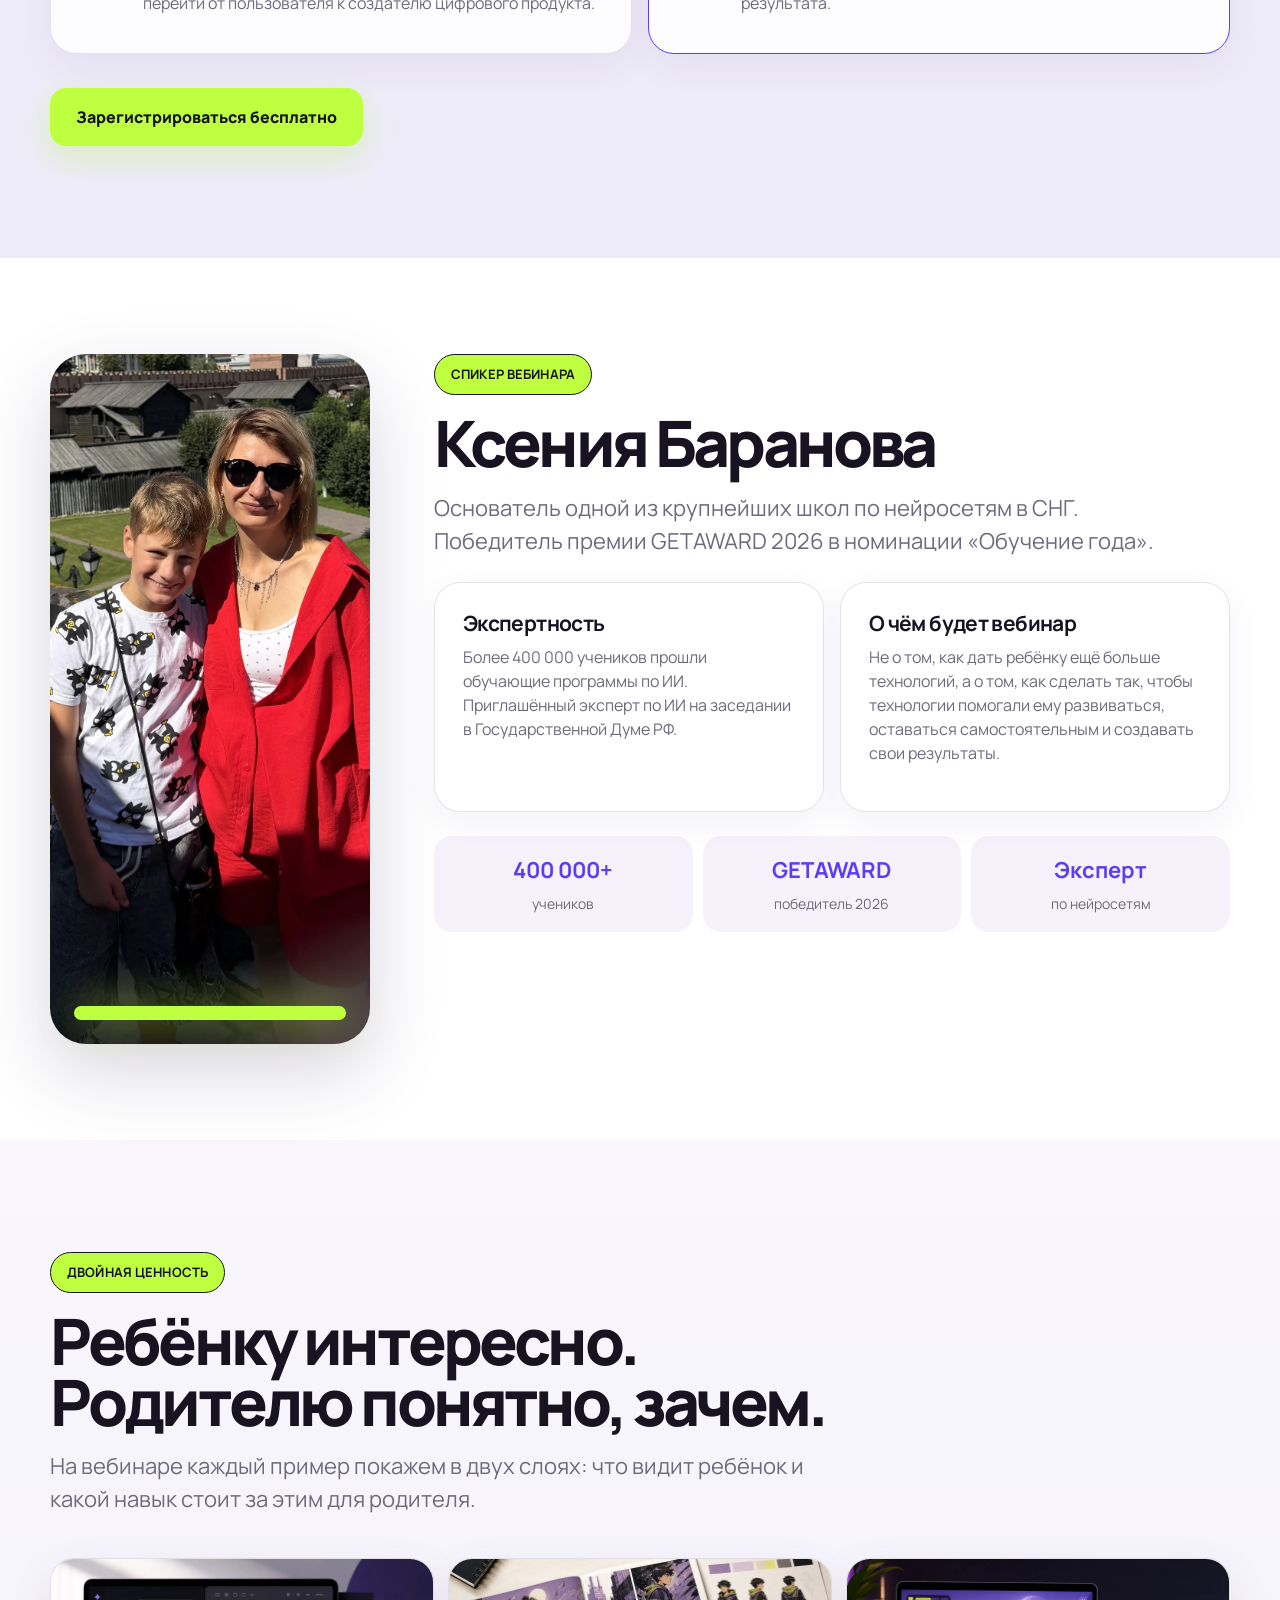
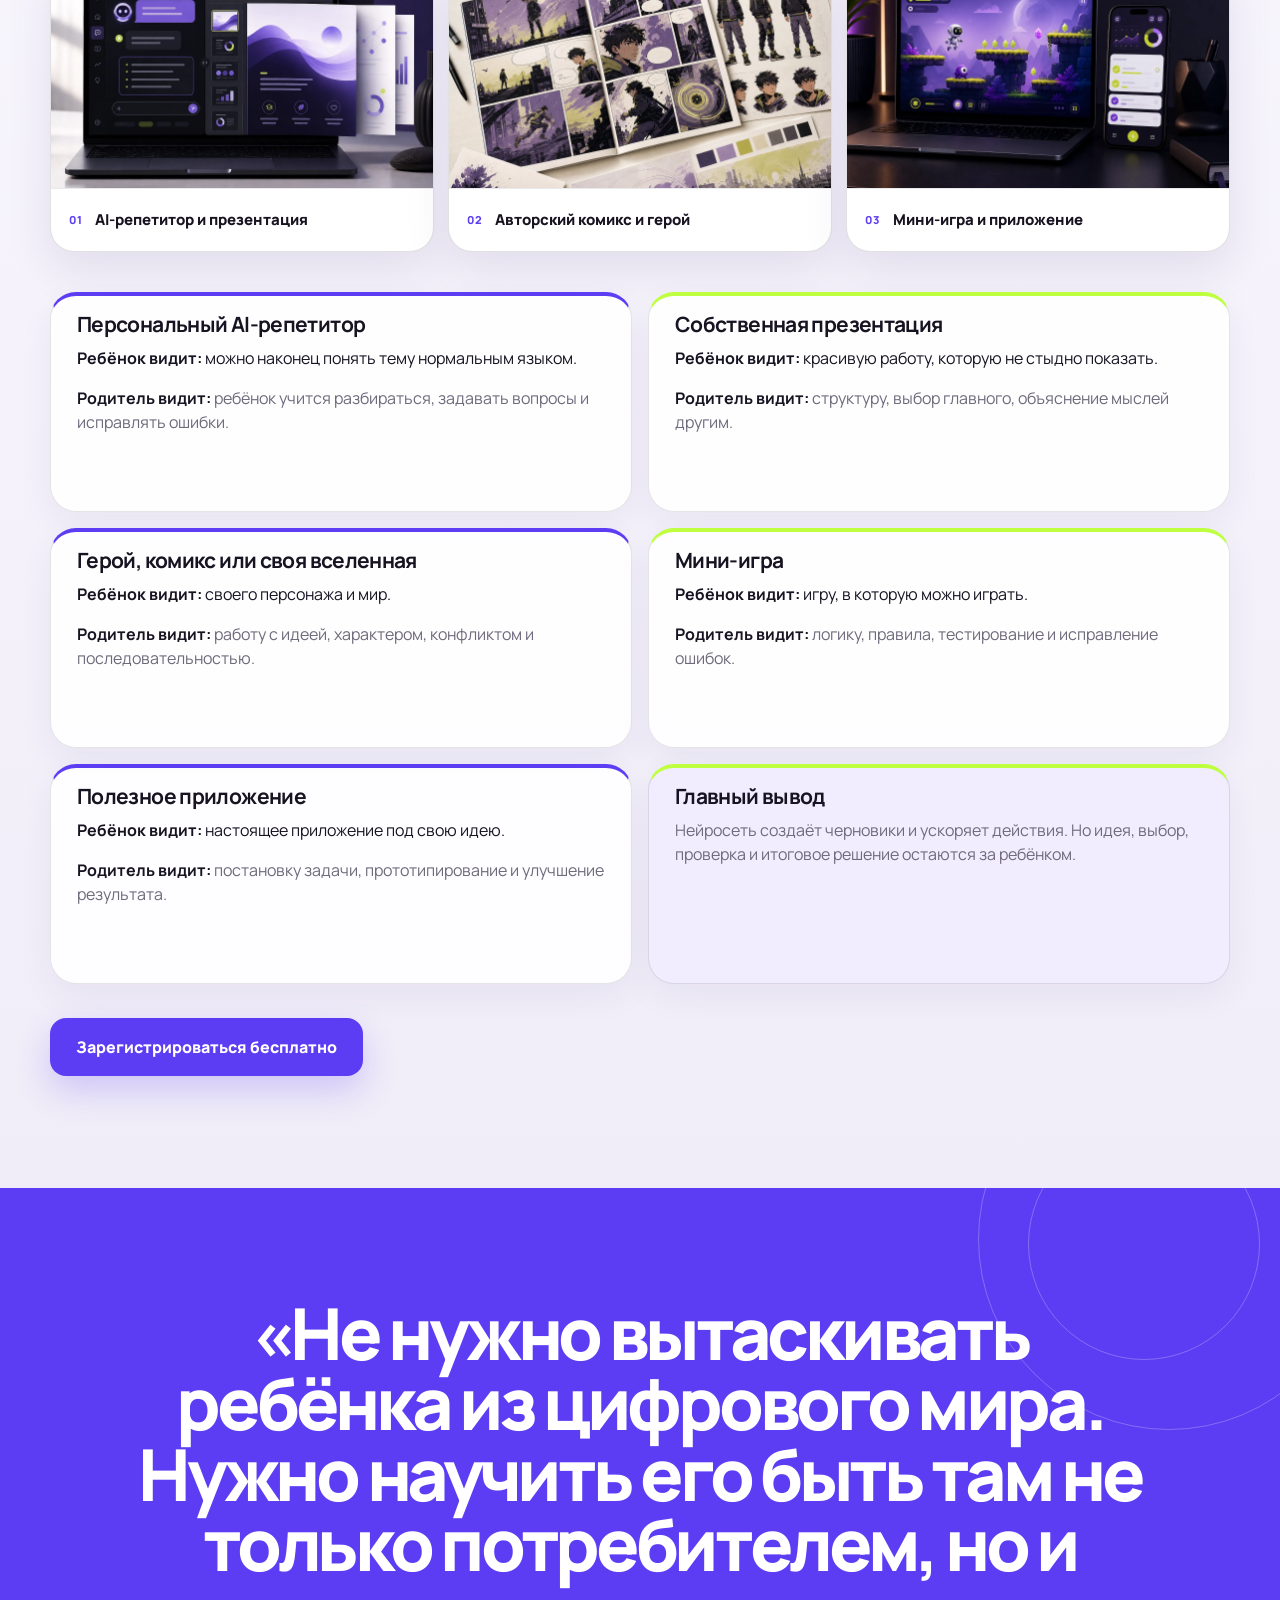
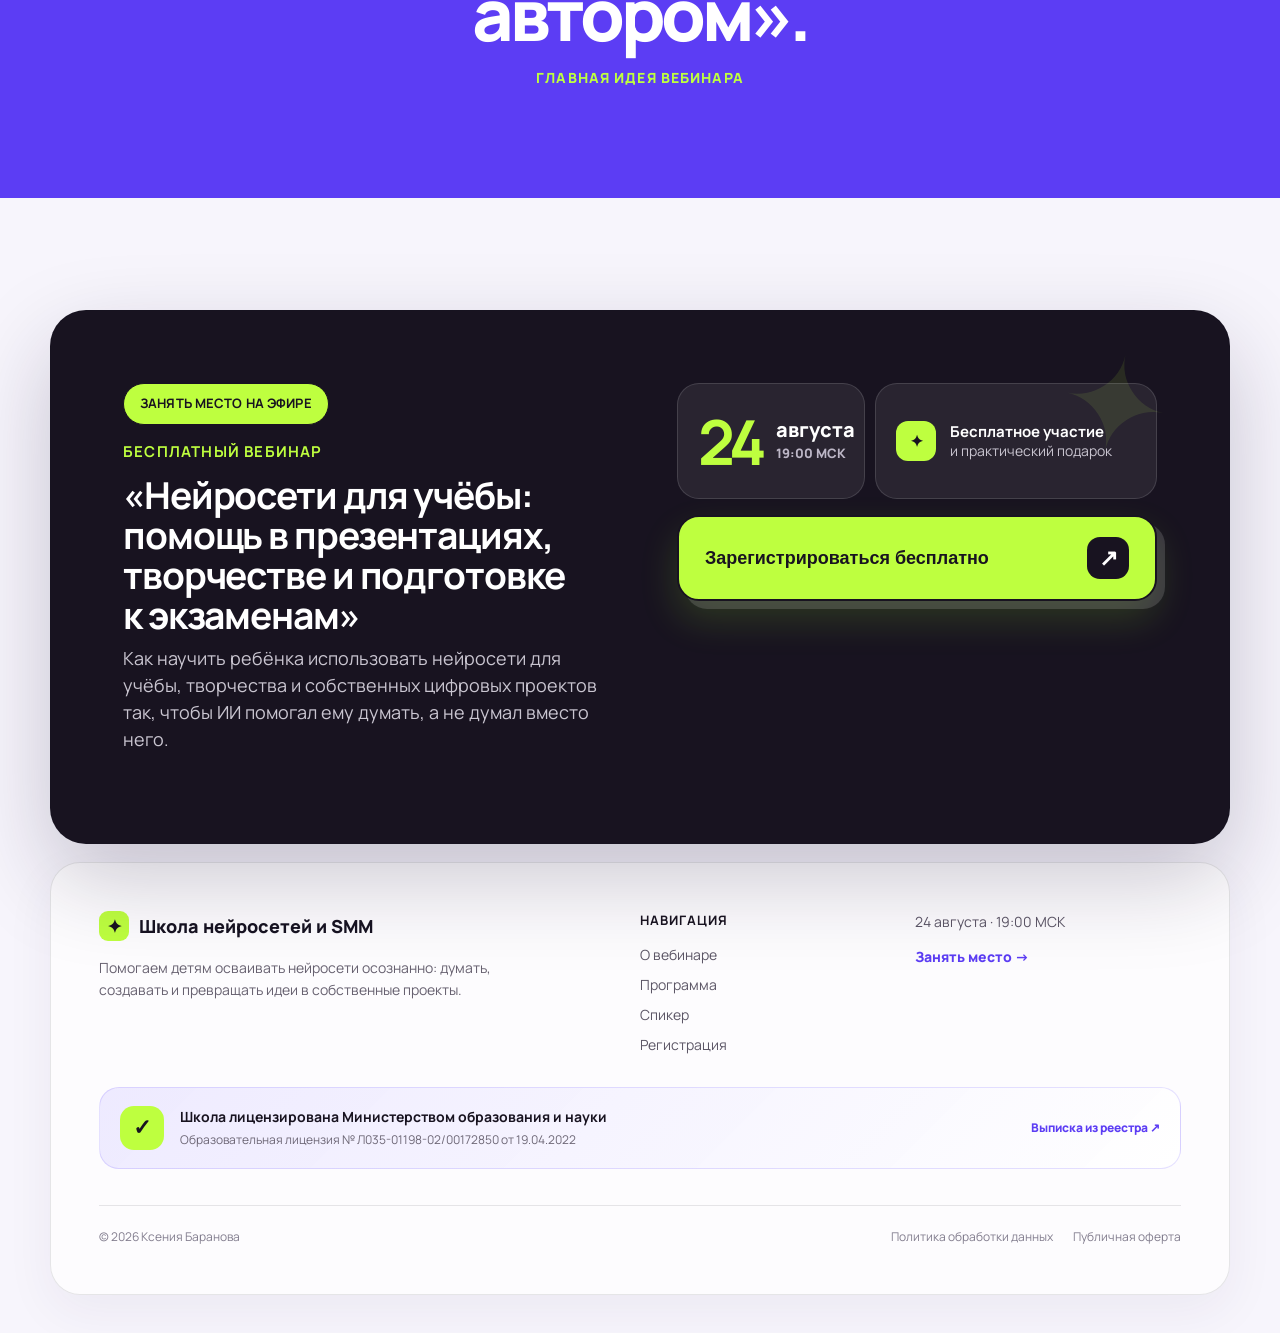
==== commit 1a48571b: "Update webinar title and responsive layout" ====
--- a/index.html
+++ b/index.html
@@ -4,7 +4,7 @@
   <meta charset="UTF-8" />
   <meta name="viewport" content="width=device-width, initial-scale=1.0" />
   <meta name="theme-color" content="#f7f5fc" />
-  <title>Ребёнок в мире ИИ — бесплатный вебинар</title>
+  <title>Нейросети для учёбы: помощь в презентациях, творчестве и подготовке к экзаменам — бесплатный вебинар</title>
   <meta name="description" content="Бесплатный вебинар для родителей детей и подростков. Как научить ребёнка пользоваться нейросетями так, чтобы они помогали думать, учиться и создавать." />
   <style>
     :root {
@@ -513,7 +513,7 @@
   <link rel="preconnect" href="https://fonts.googleapis.com" />
   <link rel="preconnect" href="https://fonts.gstatic.com" crossorigin />
   <link rel="preload" as="image" href="./assets/ksenia-with-child.webp?v=20260817-1" type="image/webp" fetchpriority="high" />
-  <link rel="stylesheet" href="./style.css?v=20260817-11" />
+  <link rel="stylesheet" href="./style.css?v=20260821-1" />
 </head>
 <body>
 
@@ -534,10 +534,7 @@
     <div class="container hero-grid">
       <div>
         <div class="eyebrow">Бесплатный вебинар для родителей детей и подростков · 24 августа · 19:00 МСК</div>
-        <h1>Ребёнок в мире ИИ</h1>
-        <div class="hero-title-small">
-          Ваш ребёнок уже пользуется нейросетями? Вопрос — будут ли они помогать ему думать или начнут думать вместо него?
-        </div>
+        <h1 class="hero-main-title">Нейросети для учёбы: помощь в презентациях, творчестве и подготовке к экзаменам</h1>
         <p class="hero-sub">
           Покажем, как научить ребёнка использовать ИИ для учёбы, творчества и собственных цифровых проектов — не для копирования готовых ответов, а чтобы разбираться, придумывать, проверять и создавать самому.
         </p>
@@ -889,7 +886,7 @@
       <div class="footer-cta">
         <div>
           <div class="eyebrow">ЗАНЯТЬ МЕСТО НА ЭФИРЕ</div>
-          <h3>Бесплатный вебинар «Ребёнок в мире ИИ»</h3>
+          <h3><span class="footer-title-kicker">Бесплатный вебинар</span>«Нейросети для учёбы: помощь в презентациях, творчестве и подготовке к экзаменам»</h3>
           <p class="muted" style="max-width: 760px;">
             Как научить ребёнка использовать нейросети для учёбы, творчества и собственных цифровых проектов так, чтобы ИИ помогал ему думать, а не думал вместо него.
           </p>
--- a/style.css
+++ b/style.css
@@ -164,7 +164,7 @@
     linear-gradient(0deg, #f8f6fc 0%, transparent 16%);
 }
 .hero-grid { display: block !important; }
-.hero-grid > div:first-child { max-width: 710px; position: relative; z-index: 2; }
+.hero-grid > div:first-child { max-width: 780px; position: relative; z-index: 2; }
 .hero h1 {
   max-width: 700px;
   margin: 26px 0 24px !important;
@@ -173,12 +173,20 @@
   background-clip: text;
   color: transparent;
 }
+.hero h1.hero-main-title {
+  max-width: 780px;
+  font-size: clamp(40px, 4.4vw, 62px) !important;
+  line-height: .98 !important;
+  letter-spacing: -.058em !important;
+  text-wrap: balance;
+}
 .hero .eyebrow {
   box-shadow: 4px 4px 0 var(--ink);
   transform: rotate(-1deg);
 }
 .hero-title-small { max-width: 690px; font-size: clamp(22px, 2.3vw, 31px) !important; line-height: 1.2 !important; letter-spacing: -.035em; }
 .hero-sub { max-width: 650px !important; font-size: 17px !important; line-height: 1.62; color: #504b59 !important; }
+.hero h1 + .hero-sub { margin-top: 0; }
 .hero-actions { margin: 30px 0 28px !important; }
 .trust { max-width: 690px; grid-template-columns: repeat(3, 1fr) !important; gap: 8px !important; }
 .trust-item {
@@ -213,7 +221,7 @@
   font-size: 13px;
   font-weight: 900;
 }
-.trust-item:nth-child(1)::before { content: '20'; }
+.trust-item:nth-child(1)::before { content: '24'; }
 .trust-item:nth-child(2)::before { content: '✦'; }
 .trust-item:nth-child(3)::before { content: '↗'; }
 .trust-item:nth-child(1) {
@@ -894,7 +902,16 @@
   opacity: .1;
   transform: rotate(12deg);
 }
-.footer-cta h3 { color: white; font-size: clamp(38px, 4.6vw, 64px) !important; max-width: 700px; line-height: 1.02 !important; }
+.footer-cta h3 { color: white; font-size: clamp(32px, 2.9vw, 41px) !important; max-width: 760px; line-height: 1.08 !important; }
+.footer-title-kicker {
+  display: block;
+  margin-bottom: 14px;
+  color: var(--lime);
+  font-size: 15px;
+  line-height: 1.2;
+  letter-spacing: .08em;
+  text-transform: uppercase;
+}
 .footer-cta .muted { color: #c9c5d0 !important; font-size: 18px; }
 .footer-cta .button {
   min-height: 70px !important;
@@ -1266,6 +1283,11 @@
   .section-cta-in-card { grid-column: 1; grid-row: auto; }
 }
 
+@media (max-width: 1120px) {
+  .footer-cta { grid-template-columns: 1fr !important; }
+  .footer-cta-side { max-width: 680px; }
+}
+
 @media (max-width: 760px) {
   .container { width: min(100% - 24px, var(--max)) !important; }
   .section, .section-sm { padding: 76px 0 !important; }
@@ -1274,6 +1296,12 @@
   .logo::before { margin: 0; font-size: 16px; }
   .hero { margin-top: -74px; padding-top: 130px !important; }
   h1 { font-size: clamp(52px, 17vw, 74px) !important; }
+  .hero h1.hero-main-title {
+    max-width: 100%;
+    font-size: clamp(36px, 10.5vw, 52px) !important;
+    line-height: 1.02 !important;
+    letter-spacing: -.05em !important;
+  }
   h2 { font-size: clamp(40px, 12vw, 56px) !important; }
   .hero-title-small { font-size: 22px !important; }
   .hero-sub { font-size: 16px !important; }
@@ -1316,6 +1344,8 @@
   .register-popup { padding: 8px; align-items: flex-start; }
   .register-popup-inner { width: calc(100vw - 16px); max-height: calc(100dvh - 16px); }
   .footer-cta::after { font-size: 76px; top: 22px; right: 22px; }
+  .footer-cta h3 { font-size: clamp(31px, 9vw, 43px) !important; line-height: 1.08 !important; }
+  .footer-title-kicker { margin-bottom: 10px; font-size: 13px; }
   .footer-license {
     grid-template-columns: 44px minmax(0, 1fr);
     padding: 16px;
@@ -1327,6 +1357,12 @@
   .legal { align-items: flex-start !important; flex-direction: column; }
 }
 
+@media (max-width: 420px) {
+  .hero h1.hero-main-title { font-size: 34px !important; letter-spacing: -.045em !important; }
+  .hero .eyebrow { font-size: 11px !important; line-height: 1.35; }
+  .footer-cta h3 { font-size: 30px !important; }
+}
+
 @media (prefers-reduced-motion: reduce) {
   * { scroll-behavior: auto !important; transition: none !important; }
   .reveal { opacity: 1; transform: none; }
